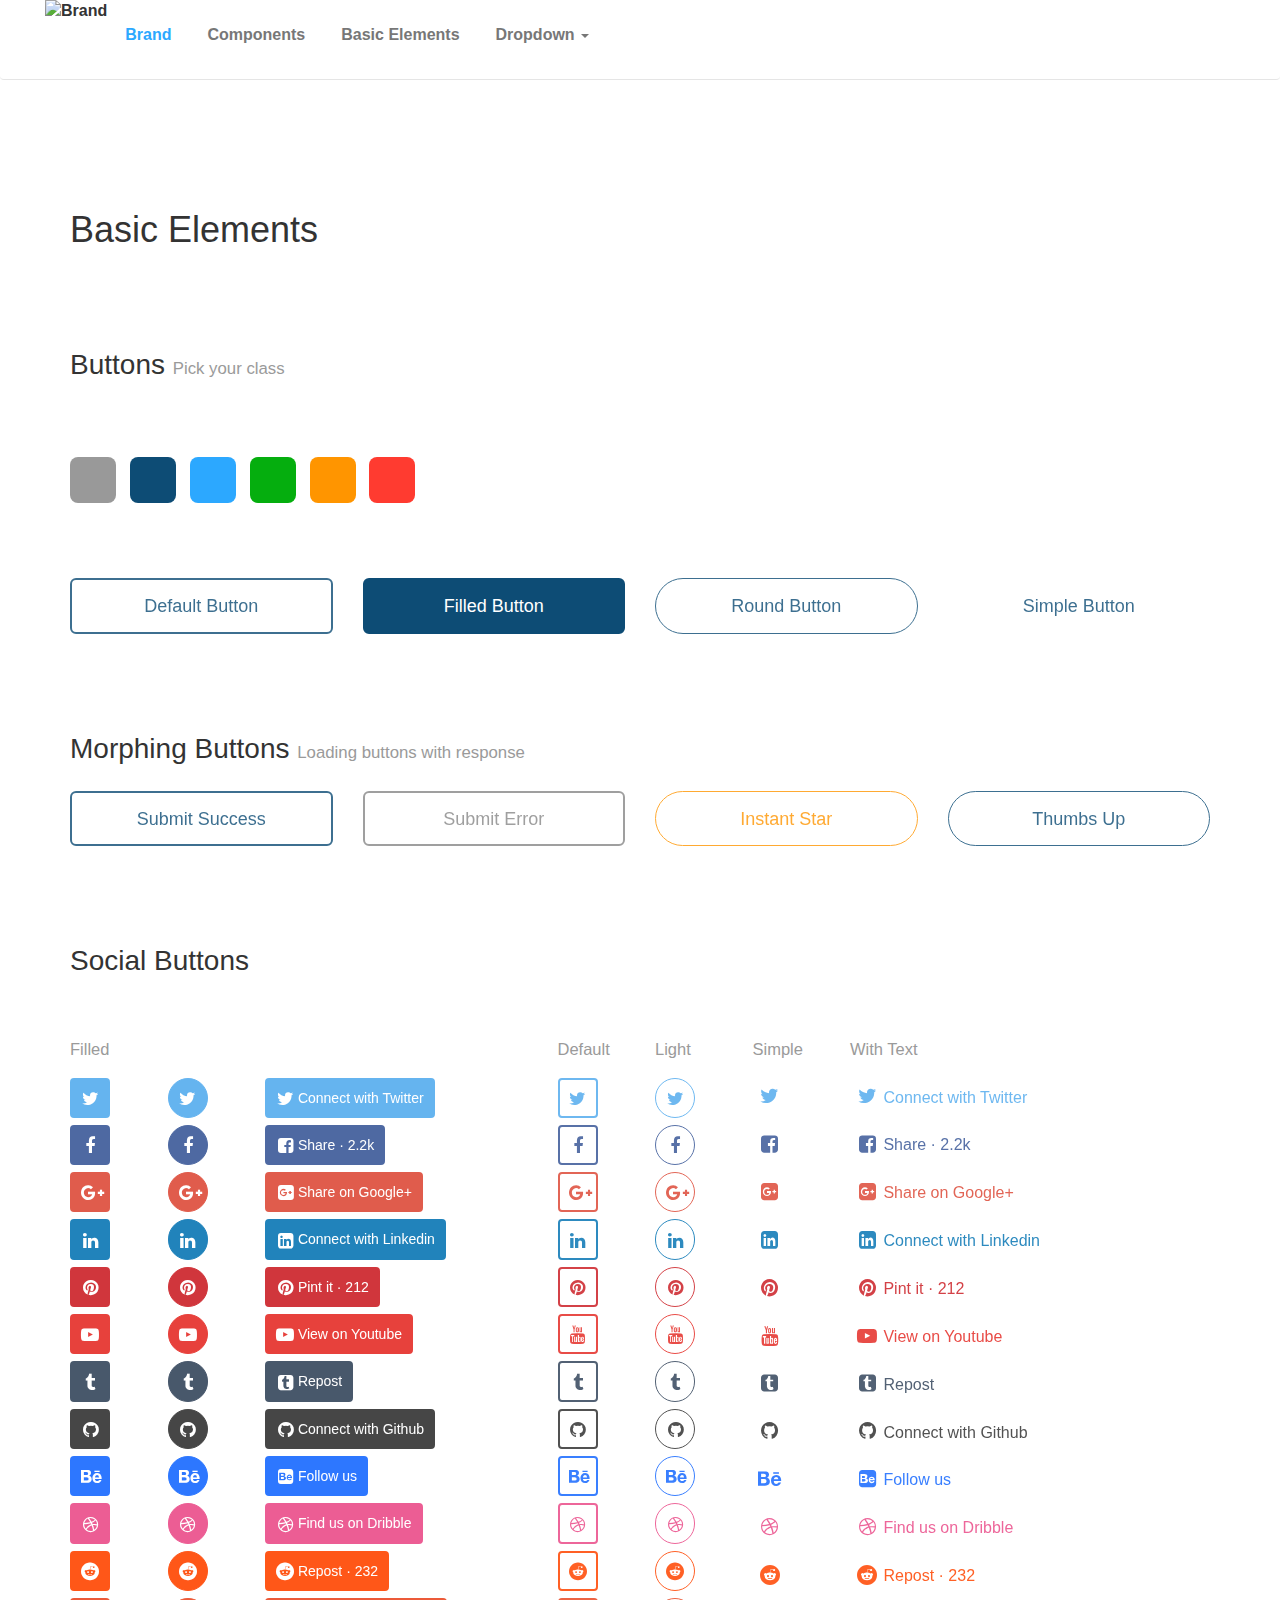
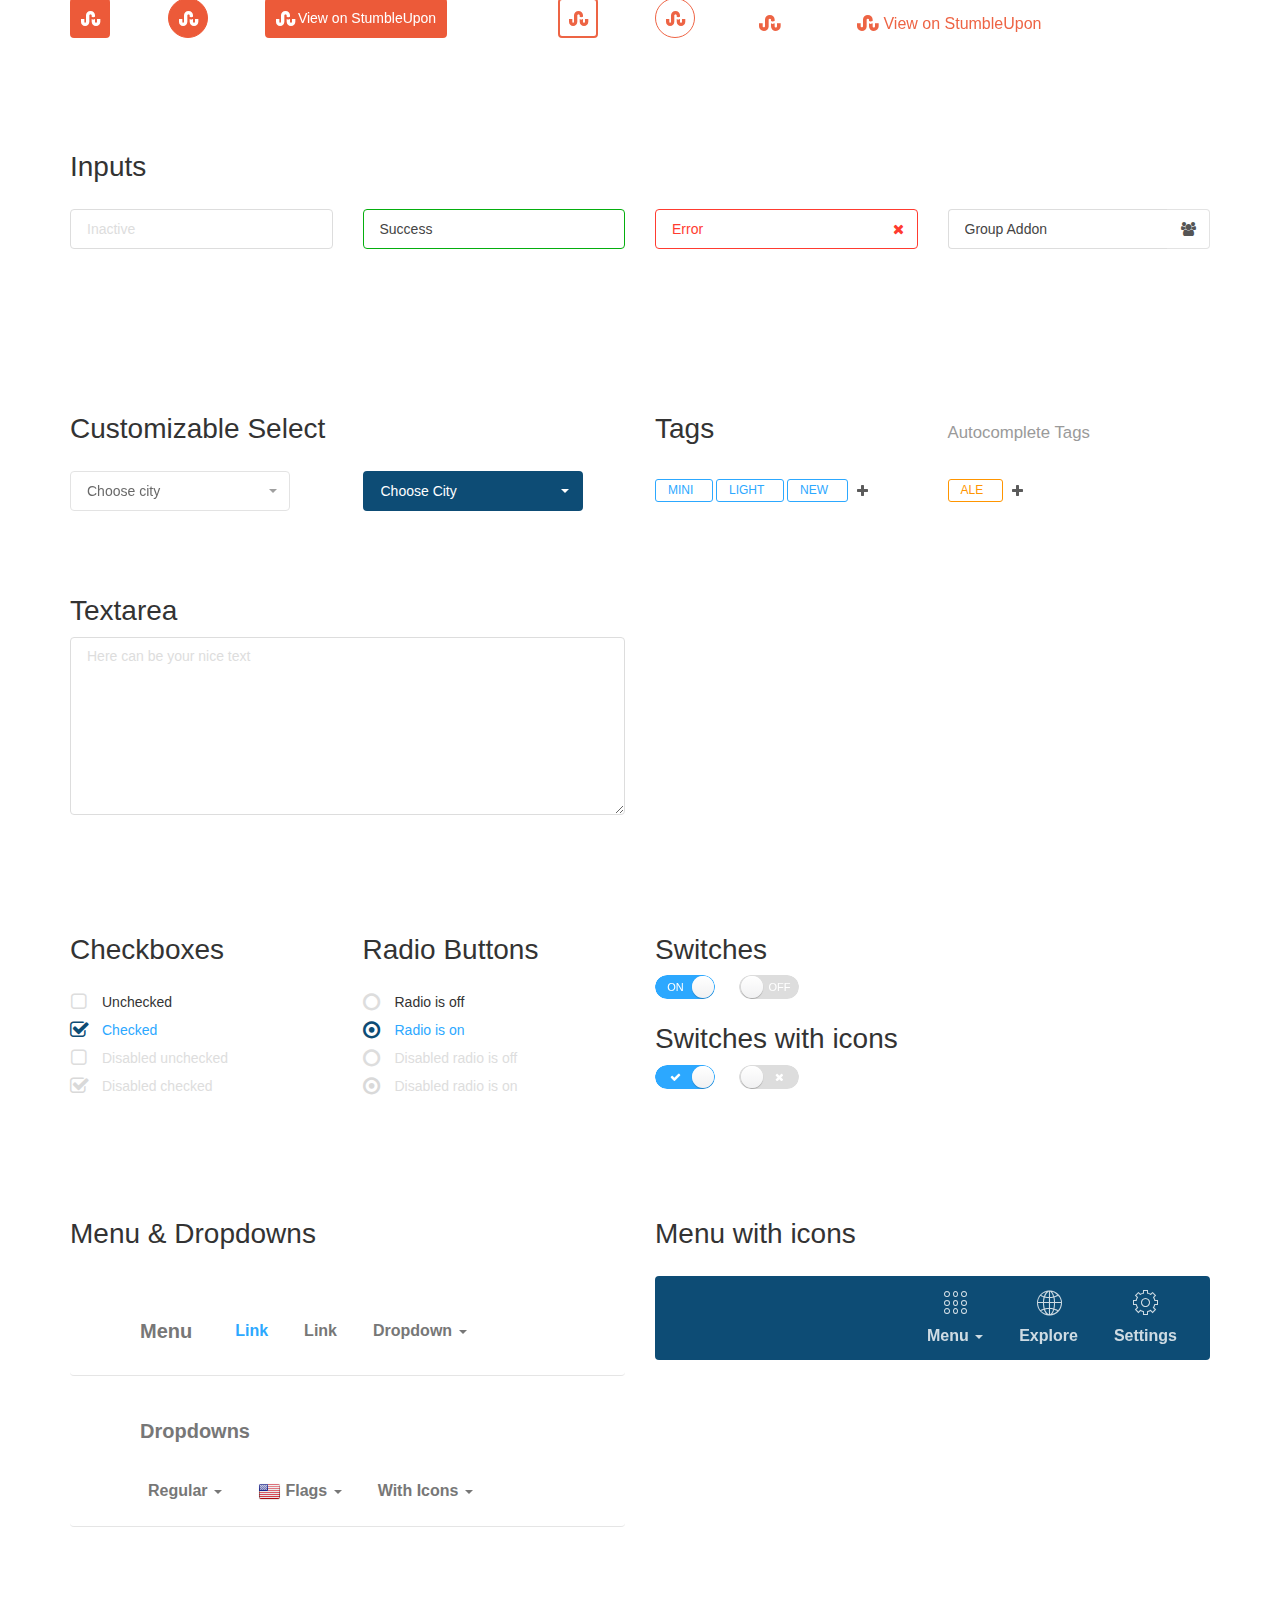
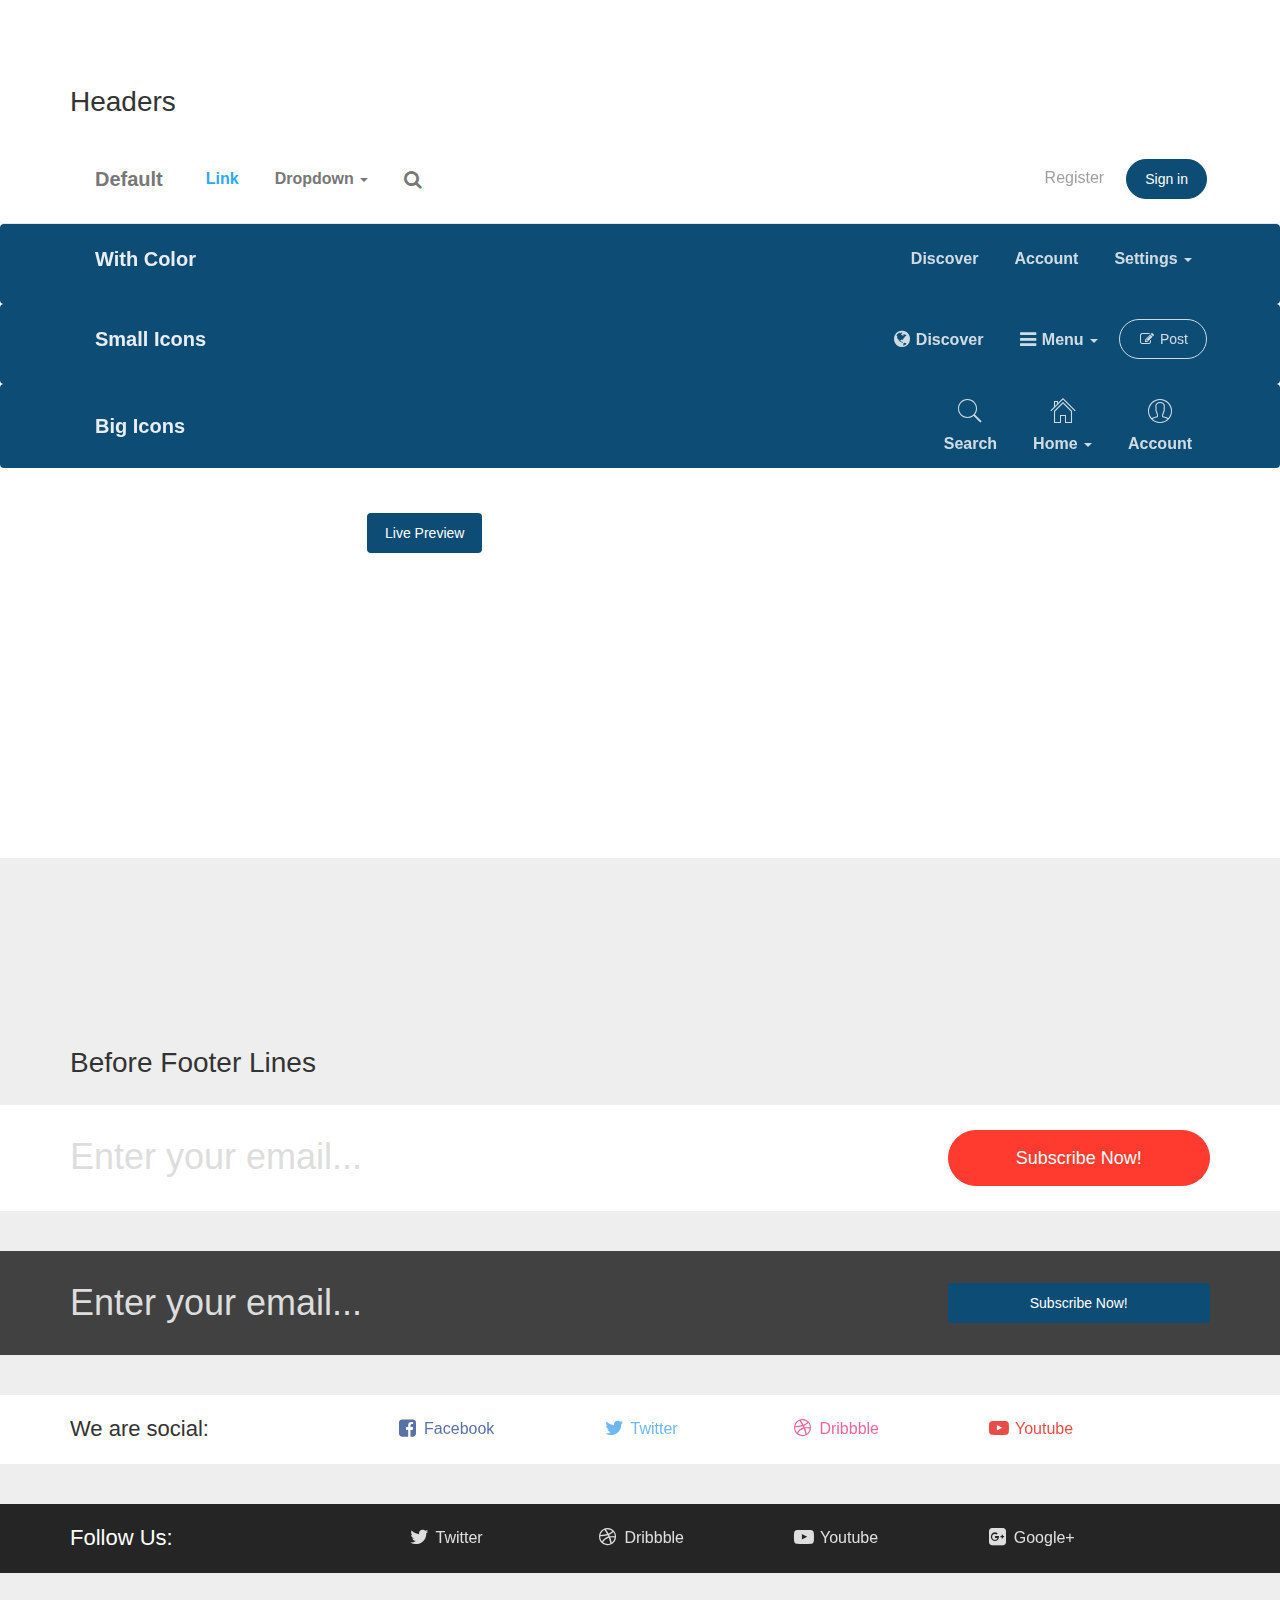
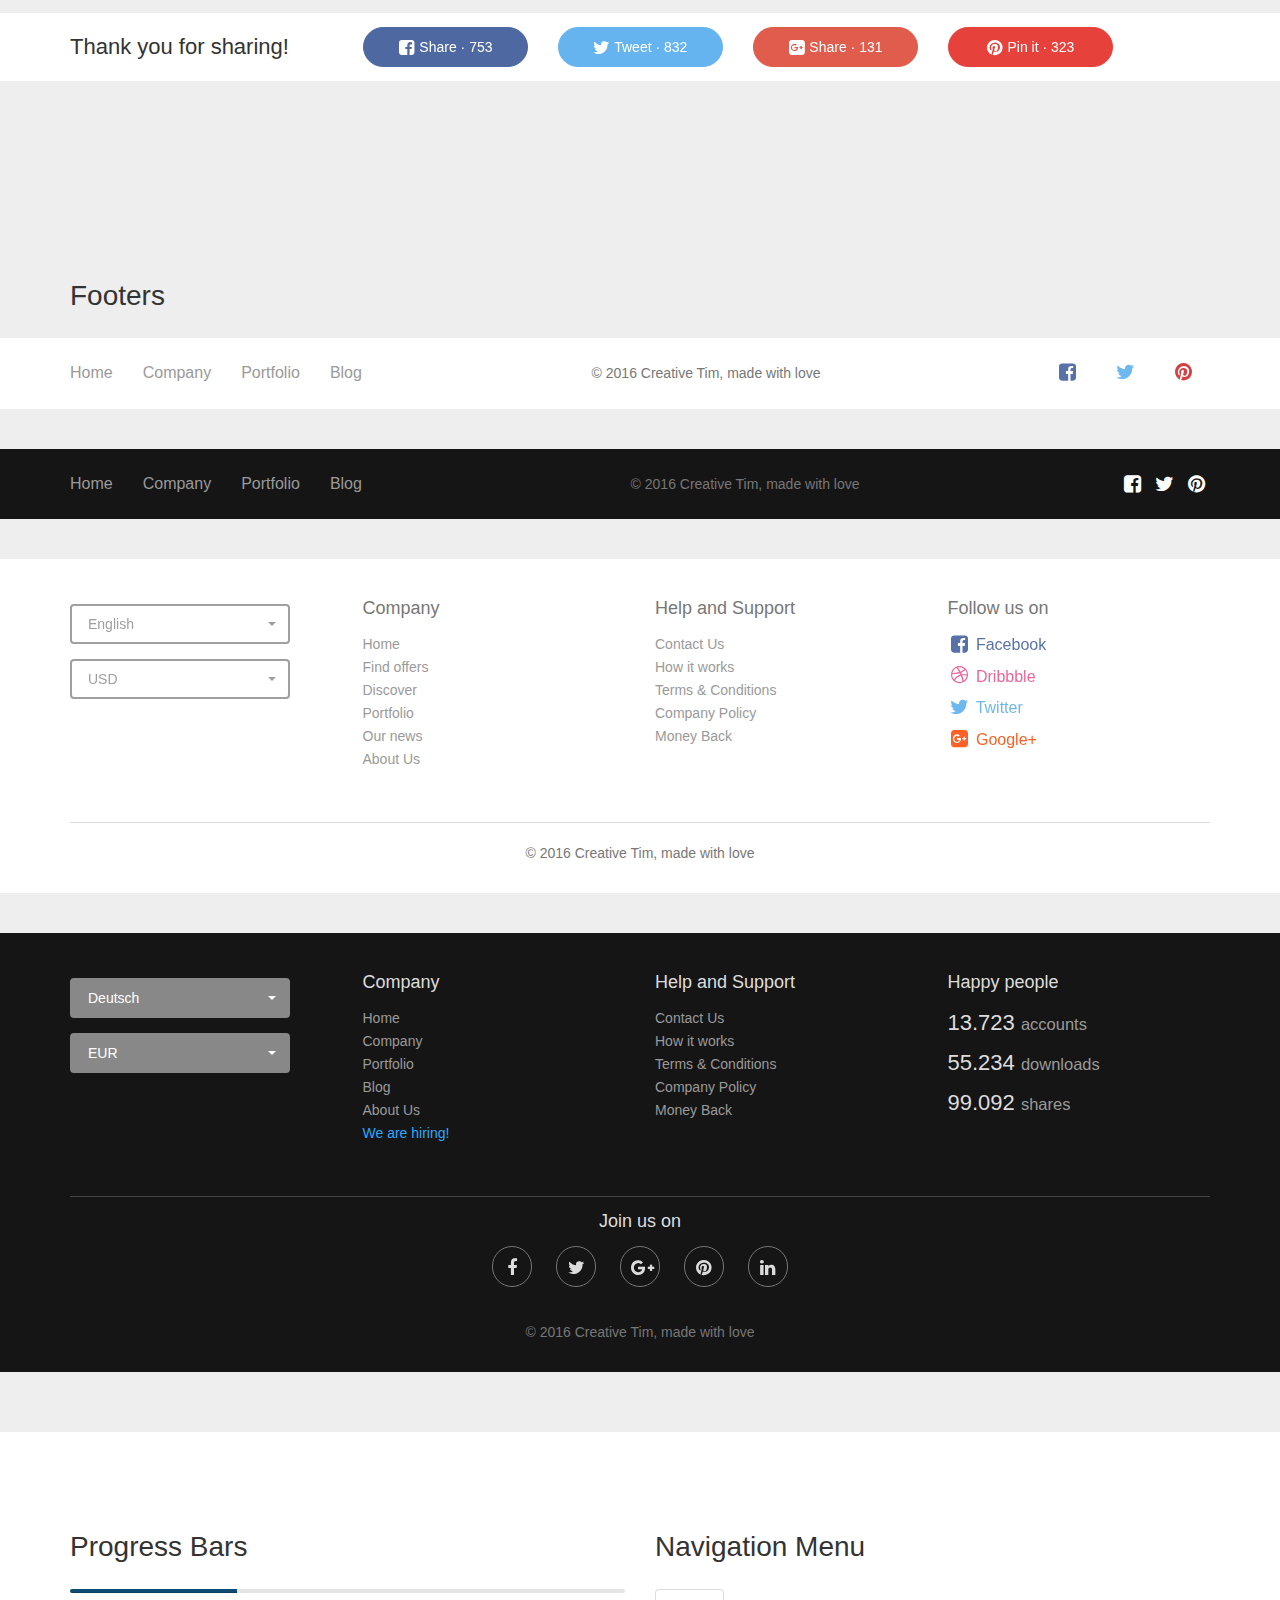
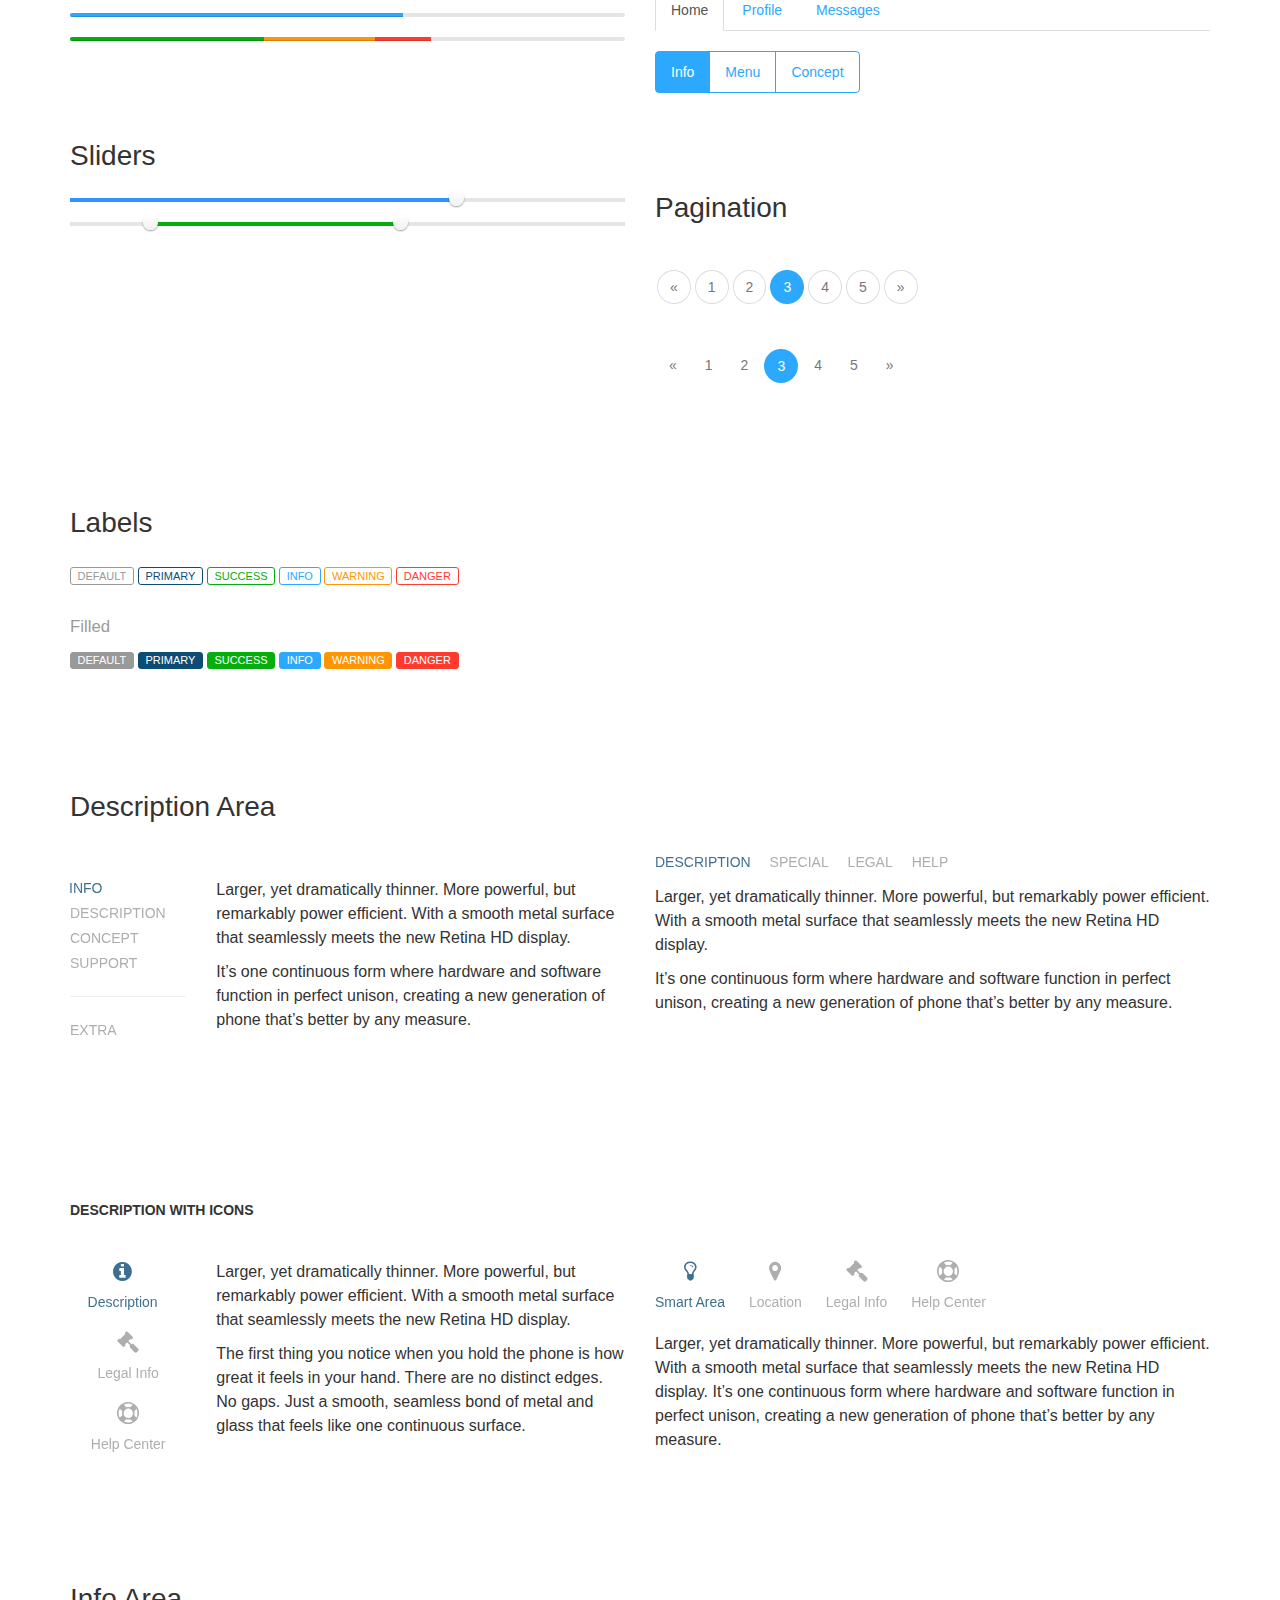
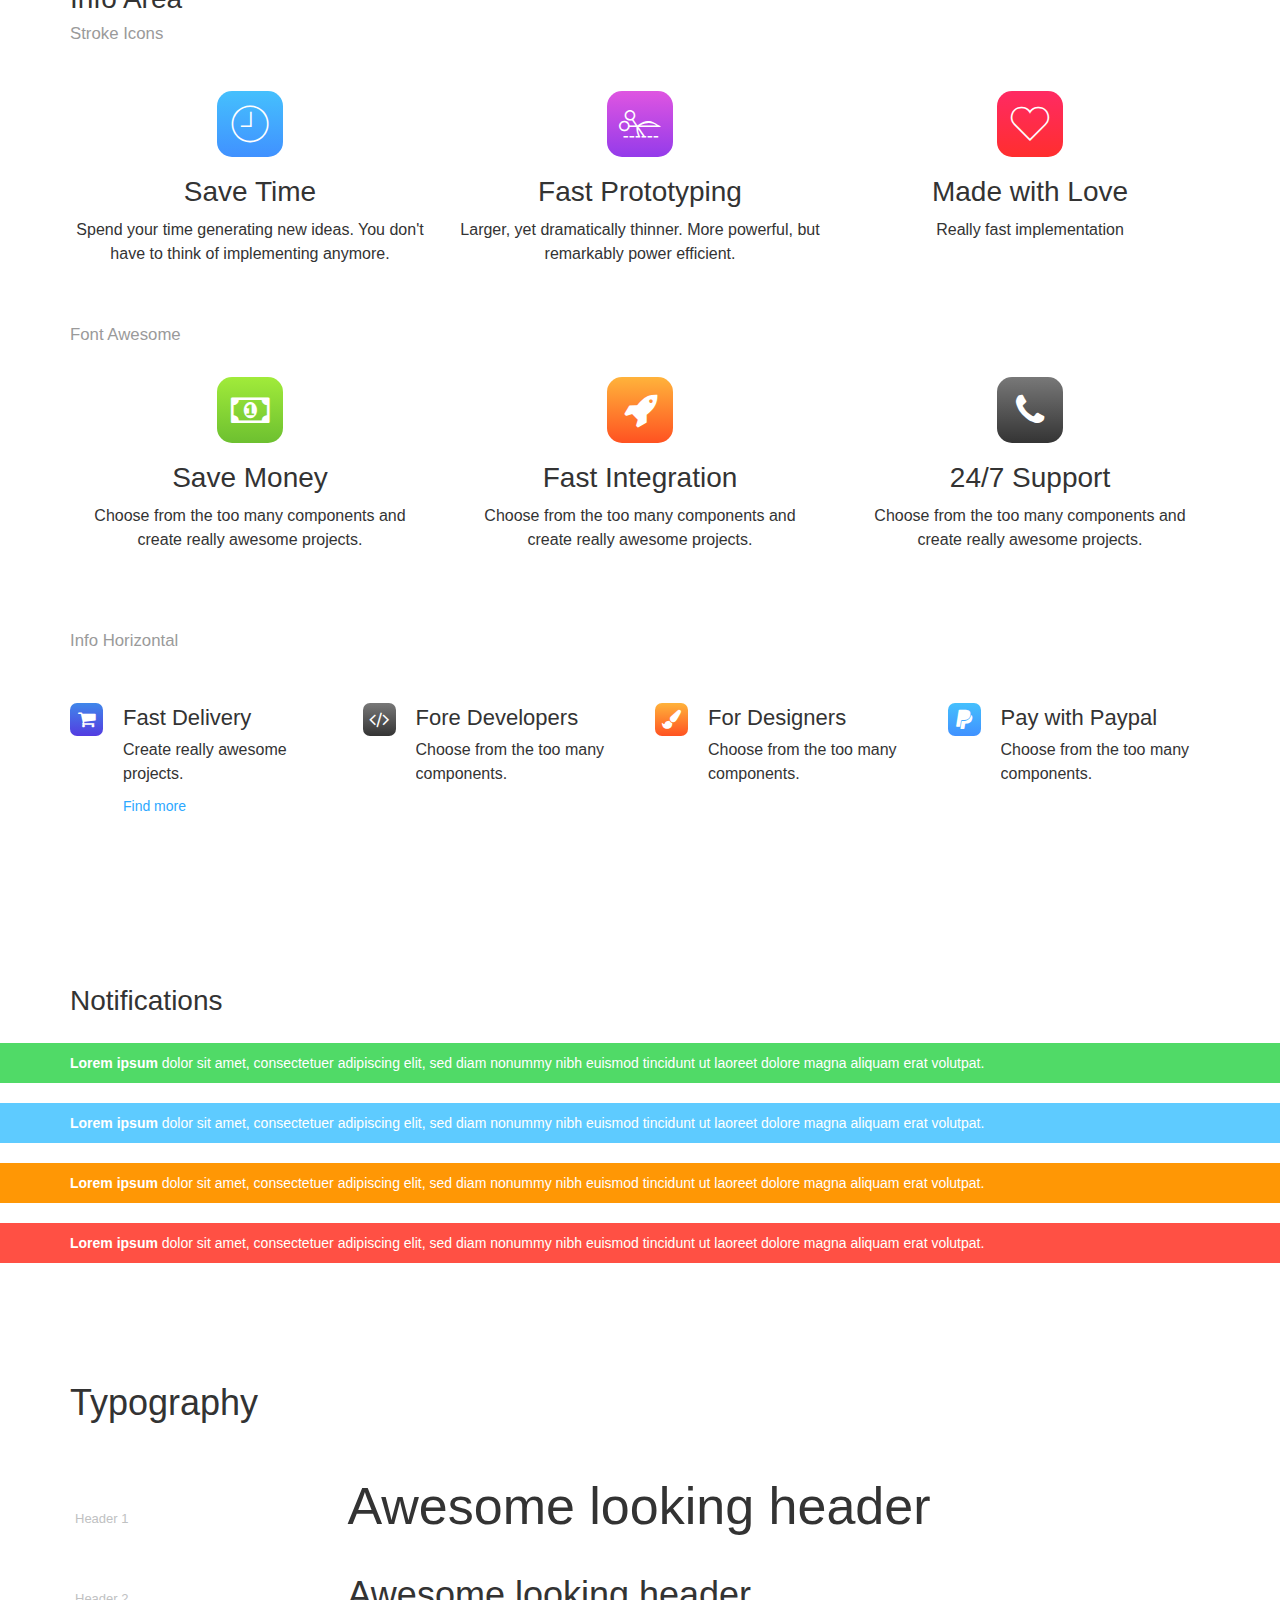
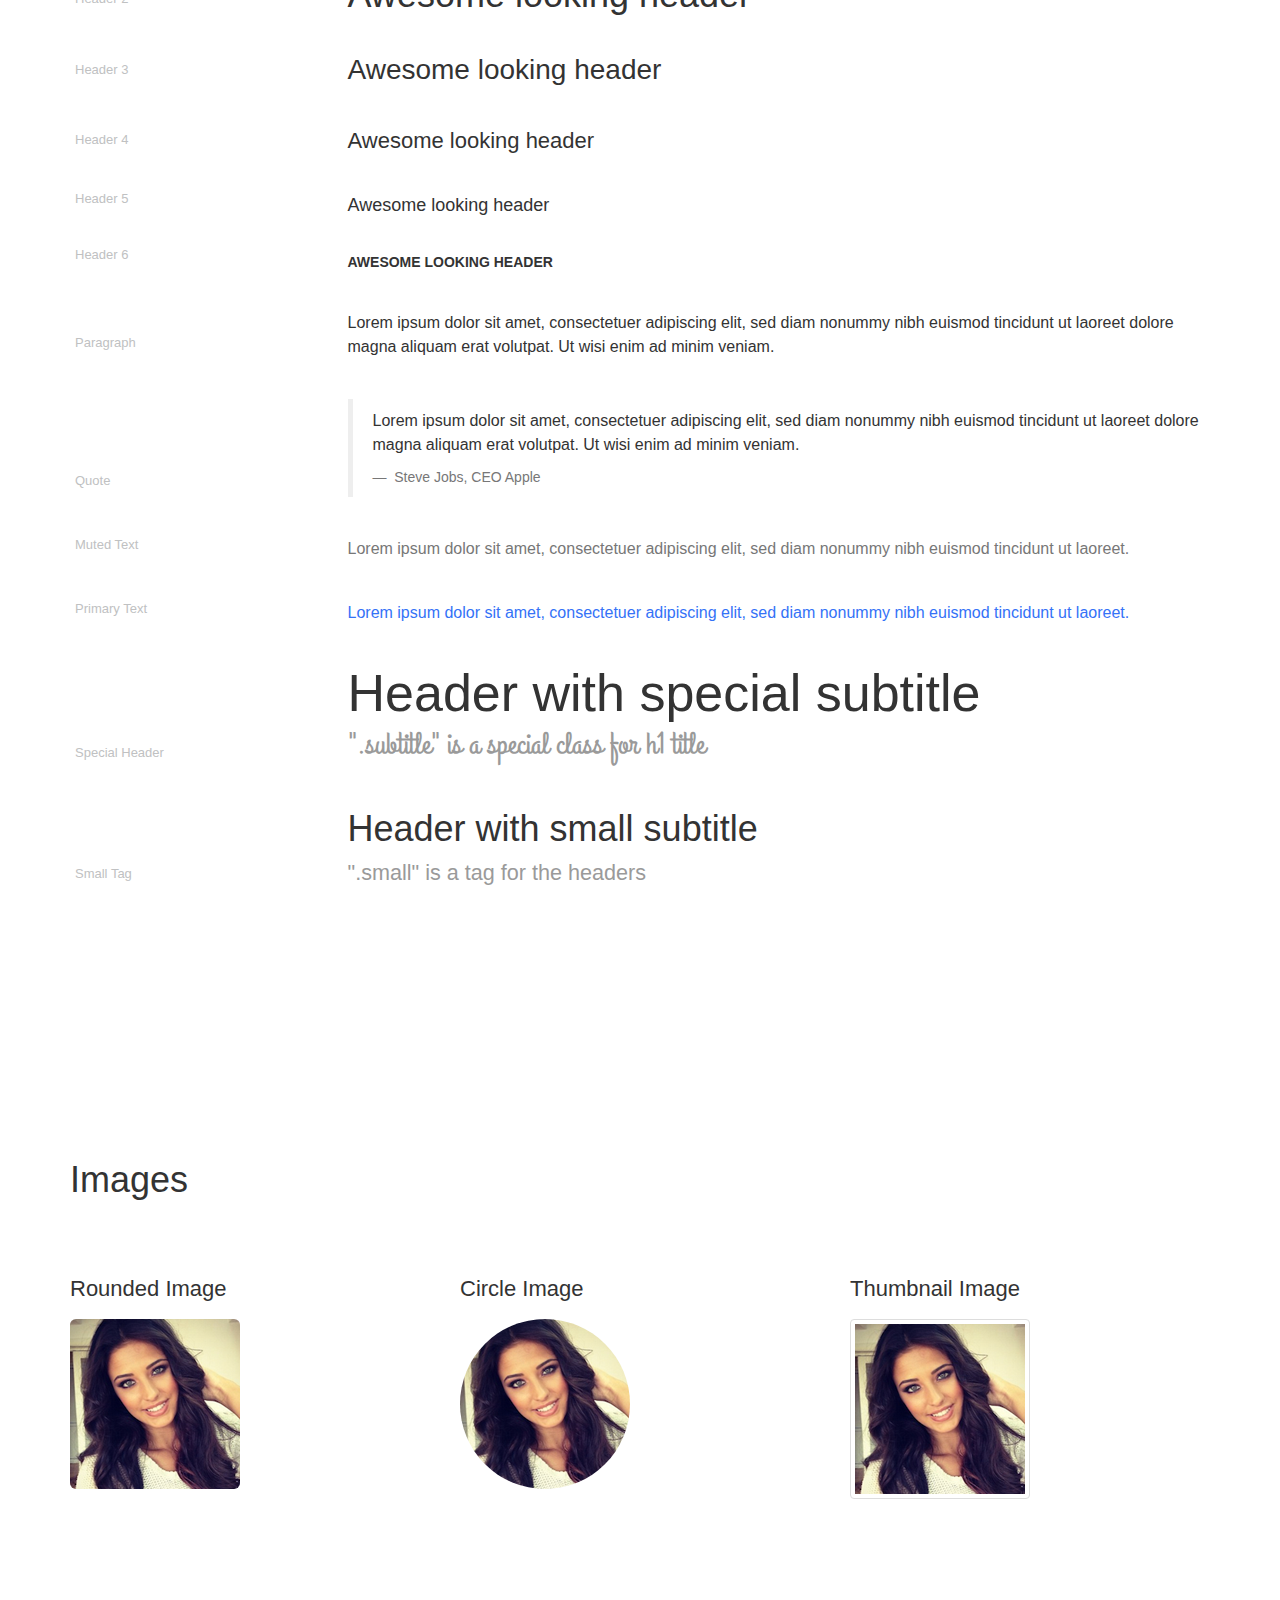
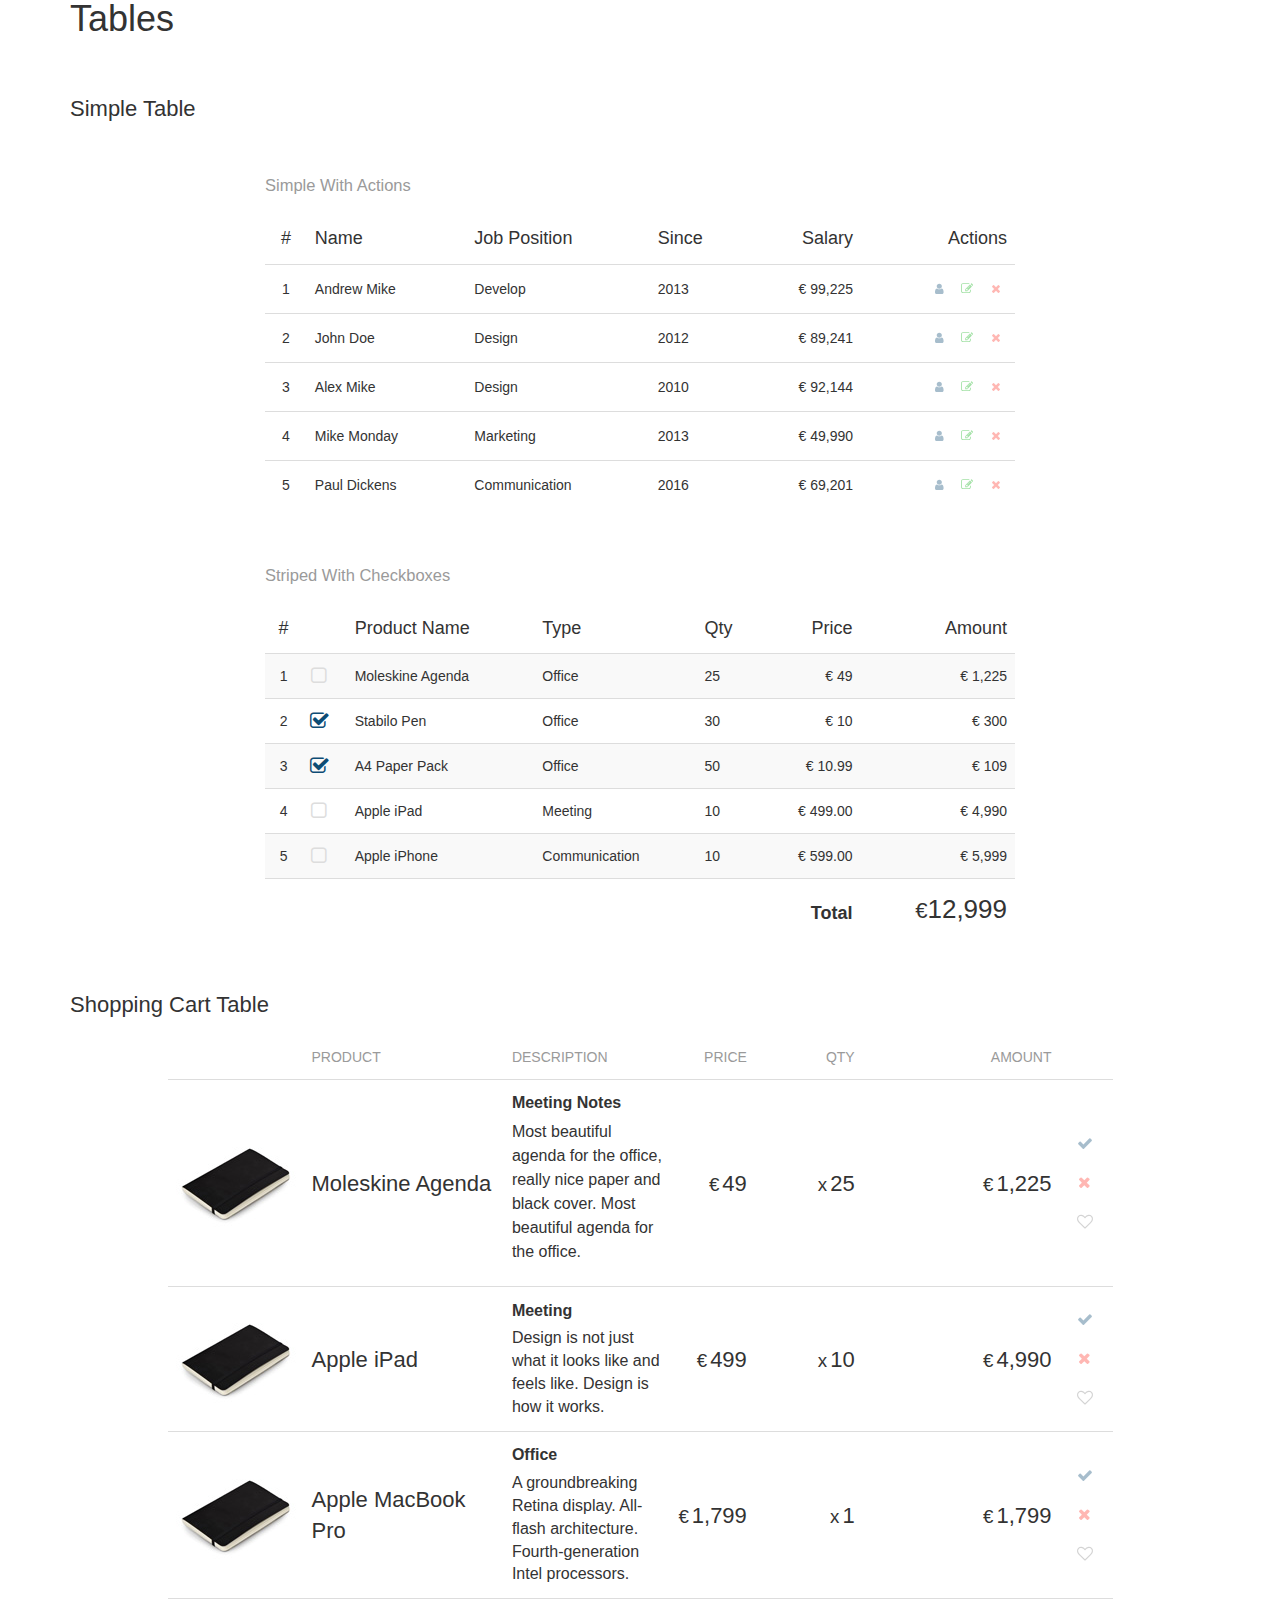
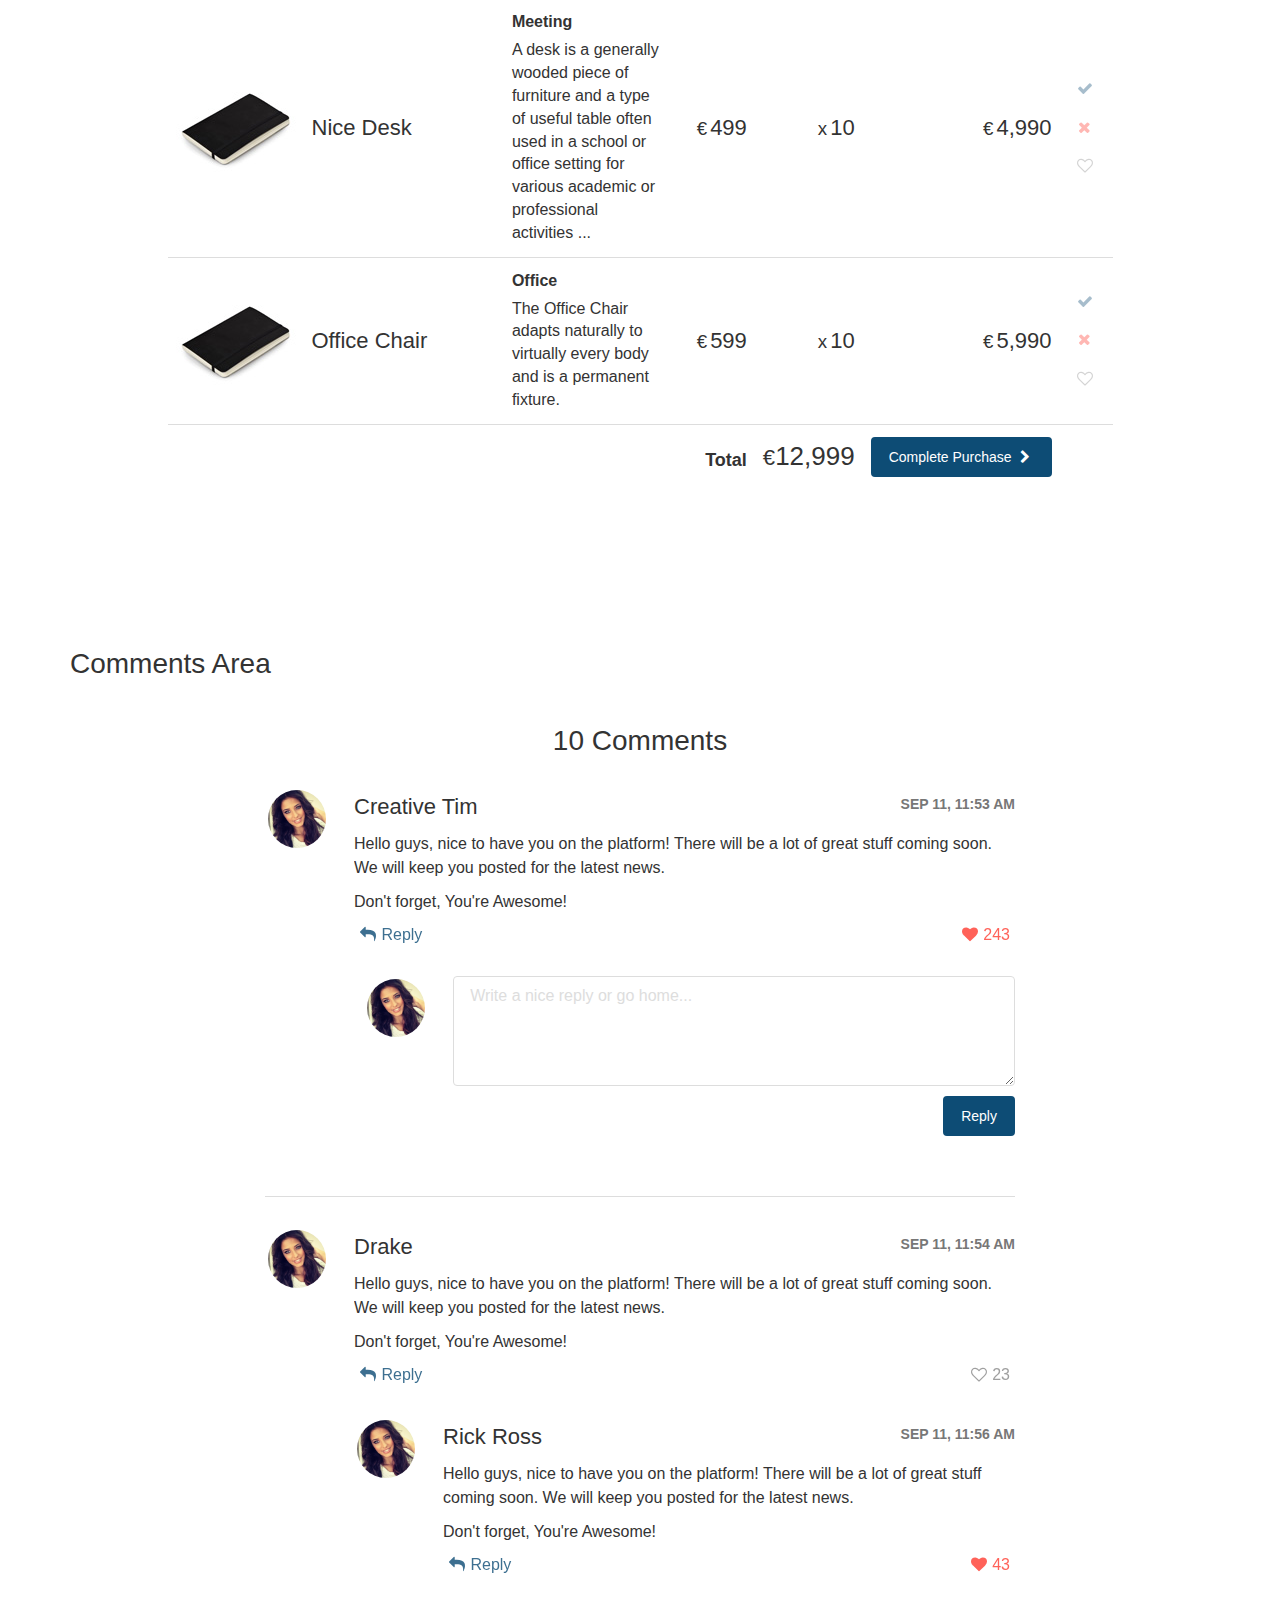
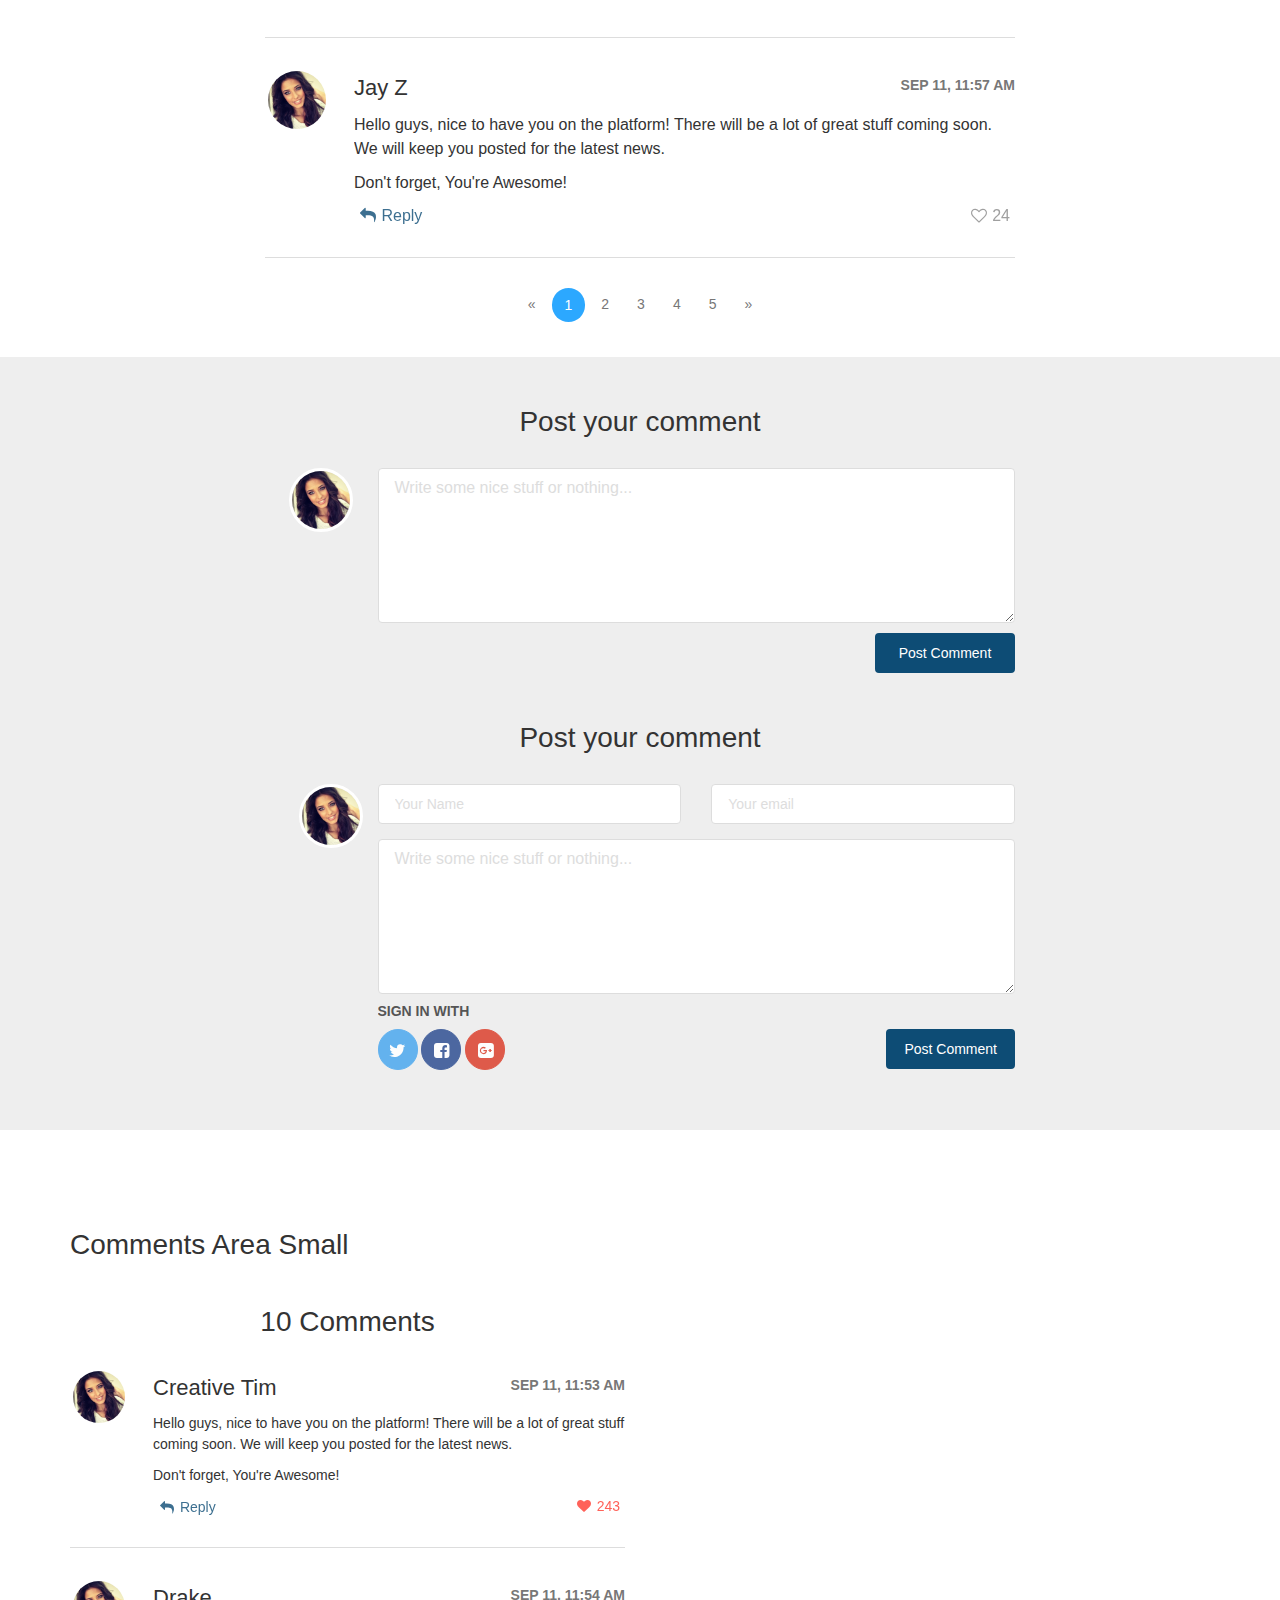
==== brandassets.html @ 96d2d34f "upload" ====
<!doctype html>
<html lang="en">
<head>
	<meta charset="utf-8" />
	<link rel="apple-touch-icon" sizes="76x76" href="assets/img/apple-icon.png">
	<link rel="icon" type="image/png" sizes="96x96" href="assets/img/favicon.png">
	<meta http-equiv="X-UA-Compatible" content="IE=edge,chrome=1" />

	<title>Brand Assets | Tuva</title>

	<meta content='width=device-width, initial-scale=1.0, maximum-scale=1.0, user-scalable=0' name='viewport' />
    <meta name="viewport" content="width=device-width" />

    <link href="bootstrap3/css/bootstrap.min.css" rel="stylesheet" />
    <link href="assets/css/gsdk.css" rel="stylesheet"/>

    <link href="assets/css/demo.css" rel="stylesheet" />

    <!--     Fonts and icons     -->
    <link href="http://maxcdn.bootstrapcdn.com/font-awesome/4.4.0/css/font-awesome.min.css" rel="stylesheet">
    <link href='https://fonts.googleapis.com/css?family=Grand+Hotel|Open+Sans:400,300' rel='stylesheet' type='text/css'>
    <link href="assets/css/pe-icon-7-stroke.css" rel="stylesheet" />
</head>

<body>
	<div id="navbar">
			<nav class="navbar navbar-default" role="navigation">
				<div class="container-fluid">
					<div class="navbar-header">
						<button type="button" class="navbar-toggle" data-toggle="collapse" data-target="#bs-example-navbar-collapse-1">
							<span class="sr-only">Toggle navigation</span>
							<span class="icon-bar"></span>
							<span class="icon-bar"></span>
							<span class="icon-bar"></span>
						</button>
						<img alt="Brand" src="assets/img/tuva_assets/03_owl/blue/svg/tuva_owl_blue.svg">

					</div>

					<div class="collapse navbar-collapse" id="bs-example-navbar-collapse-1">
						<ul class="nav navbar-nav">
							<li class="active"><a href="#">Brand</a></li>
							<li><a href="#">Components</a></li>
							<li><a href="#">Basic Elements</a></li>
							<li class="dropdown">
								<a href="#" class="dropdown-toggle" data-toggle="dropdown">Dropdown <b class="caret"></b></a>
								<ul class="dropdown-menu">
									<li><a href="#">Action</a></li>
									<li><a href="#">Another action</a></li>
									<li><a href="#">Something else here</a></li>
									<li class="divider"></li>
									<li><a href="#">Separated link</a></li>
									<li class="divider"></li>
									<li><a href="#">One more separated link</a></li>
								</ul>
							</li>
						</ul>
					</div><!-- /.navbar-collapse -->
				</div><!-- /.container-fluid -->
			</nav>
	</div><!--  end navbar -->

<div class="wrapper">

    <div class="main">
        <div class="section">
         <div class="container tim-container">
            <div class="tim-title">
                <h2>Basic Elements</h2>
            </div>

            <div id="buttons">
                    <div class="tim-title">
                        <h3>Buttons <small> Pick your class </small></h3>
                    </div>

                    <div class="row tim-row">
                        <div class="col-md-4">
                            <div class="pick-class">
                                <span class="pick-class-label label-default label-fill label-tooltip" data-toggle="tooltip" data-placement="top" title="Default" new-class="btn-default"> </span>
                                <span class="pick-class-label label-primary label-fill label-tooltip" data-toggle="tooltip" data-placement="top" title="Primary" new-class="btn-primary"> </span>
                                <span class="pick-class-label label-info label-fill label-tooltip" data-toggle="tooltip" data-placement="top" title="Info" new-class="btn-info"> </span>
                                <span class="pick-class-label label-success label-fill label-tooltip" data-toggle="tooltip" data-placement="top" title="Success" new-class="btn-success"> </span>
                                <span class="pick-class-label label-warning label-fill label-tooltip" data-toggle="tooltip" data-placement="top" title="Warning" new-class="btn-warning"> </span>
                                <span class="pick-class-label label-danger label-fill label-tooltip" data-toggle="tooltip" data-placement="top" title="Danger" new-class="btn-danger"> </span>
                            </div>
                        </div>
                    </div>
                    <div class="row tim-row" id="display-buttons" data-class="btn-info">
                        <div class="col-md-3">
                            <button href="#fakelink" class="btn btn-block btn-lg btn-info">Default Button</button>
                        </div>
                        <div class="col-md-3">
                            <button href="#fakelink" class="btn btn-block btn-lg btn-fill btn-info">Filled Button</button>
                        </div>
                        <div class="col-md-3">
                            <button href="#fakelink" class="btn btn-block btn-lg btn-round btn-info">Round Button</button>
                        </div>
                        <div class="col-md-3">
                            <button href="#fakelink" class="btn btn-block btn-lg btn-simple btn-info">Simple Button</button>
                        </div>

                    </div> <!-- end row -->
                     <div class="tim-title">
                        <h3>Morphing Buttons <small>Loading buttons with response</small></h3>
                    </div>
                    <div class="row">
                        <div class="col-md-3">

                            <button class="btn btn-info btn-lg" id="successBtn" data-toggle="morphing" data-rotation-color="azure">Submit Success</button>
                        </div>
                        <div class="col-md-3">
                             <button class="btn btn-lg" id="errorBtn" data-toggle="morphing" data-rotation-color="">Submit Error</button>
                        </div>
                        <div class="col-md-3">
                             <button class="btn btn-warning btn-lg btn-round" id="starBtn" data-toggle="morphing" data-rotation-color="orange">Instant Star</button>
                        </div>
                        <div class="col-md-3">
                             <button class="btn btn-round btn-info btn-lg" id="thumbBtn" data-toggle="morphing" data-rotation-color="azure">Thumbs Up</button>
                        </div>
                    </div>
                    <div class="tim-title">
                        <h3>Social Buttons</h3>
                    </div>
                    <div class="row">
                    <div class="col-md-1 social-buttons-demo">
                           <h4><small>Filled</small></h4>
                            <button class="btn btn-social btn-fill btn-twitter">
                                <i class="fa fa-twitter"></i>
                            </button><br>
                            <button class="btn btn-social btn-fill btn-facebook">
                                <i class="fa fa-facebook"> </i>
                            </button><br>
                            <button class="btn btn-social btn-fill btn-google">
                                <i class="fa fa-google-plus"> </i>
                            </button><br>
                            <button class="btn btn-social btn-fill btn-linkedin">
                                <i class="fa fa-linkedin"></i>
                            </button><br>
                            <button class="btn btn-social btn-fill btn-pinterest">
                                <i class="fa fa-pinterest"></i>
                            </button><br>
                            <button class="btn btn-social btn-fill btn-youtube">
                                <i class="fa fa-youtube-play"> </i>
                            </button><br>
                            <button class="btn btn-social btn-fill btn-tumblr">
                                <i class="fa fa-tumblr"> </i>
                            </button><br>
                            <button class="btn btn-social btn-fill btn-github">
                                <i class="fa fa-github"></i>
                            </button><br>
                            <button class="btn btn-social btn-fill btn-behance">
                                <i class="fa fa-behance"></i>
                            </button><br>
                            <button class="btn btn-social btn-fill btn-dribbble">
                                <i class="fa fa-dribbble"></i>
                            </button><br>
                            <button class="btn btn-social btn-fill btn-reddit">
                                <i class="fa fa-reddit"></i>
                            </button><br>
                            <button class="btn btn-social btn-fill btn-stumbleupon">
                                <i class="fa fa-stumbleupon"></i>
                            </button><br>
                       </div>
                        <div class="col-md-1 social-buttons-demo">
                           <h4><small> &nbsp;</small></h4>
                            <button class="btn btn-social btn-fill btn-round btn-twitter">
                                <i class="fa fa-twitter"></i>
                            </button><br>
                            <button class="btn btn-social btn-fill btn-round btn-facebook">
                                <i class="fa fa-facebook"> </i>
                            </button><br>
                            <button class="btn btn-social btn-fill btn-round btn-google">
                                <i class="fa fa-google-plus"> </i>
                            </button><br>
                            <button class="btn btn-social btn-fill btn-round btn-linkedin">
                                <i class="fa fa-linkedin"></i>
                            </button><br>
                            <button class="btn btn-social btn-fill btn-round btn-pinterest">
                                <i class="fa fa-pinterest"></i>
                            </button><br>
                            <button class="btn btn-social btn-fill btn-round btn-youtube">
                                <i class="fa fa-youtube-play"> </i>
                            </button><br>
                            <button class="btn btn-social btn-fill btn-round btn-tumblr">
                                <i class="fa fa-tumblr"> </i>
                            </button><br>
                            <button class="btn btn-social btn-fill btn-round btn-github">
                                <i class="fa fa-github"></i>
                            </button><br>
                            <button class="btn btn-social btn-fill btn-round btn-behance">
                                <i class="fa fa-behance"></i>
                            </button><br>
                            <button class="btn btn-social btn-fill btn-round btn-dribbble">
                                <i class="fa fa-dribbble"></i>
                            </button><br>
                            <button class="btn btn-social btn-fill btn-round btn-reddit">
                                <i class="fa fa-reddit"></i>
                            </button><br>
                            <button class="btn btn-social btn-fill btn-round btn-stumbleupon">
                                <i class="fa fa-stumbleupon"></i>
                            </button><br>
                       </div>
                       <div class="col-md-3 social-buttons-demo">
                           <h4><small> &nbsp; </small></h4>
                            <button class="btn btn-social btn-fill btn-twitter">
                                <i class="fa fa-twitter"></i> Connect with Twitter
                            </button><br>
                            <button class="btn btn-social btn-fill btn-facebook">
                                <i class="fa fa-facebook-square"></i> Share &middot; 2.2k
                            </button><br>
                            <button class="btn btn-social btn-fill btn-google">
                                <i class="fa fa-google-plus-square"></i> Share on Google+
                            </button><br>
                            <button class="btn btn-social btn-fill btn-linkedin">
                                <i class="fa fa-linkedin-square"></i> Connect with Linkedin
                            </button><br>
                            <button class="btn btn-social btn-fill btn-pinterest">
                                <i class="fa fa-pinterest"></i> Pint it &middot; 212
                            </button><br>
                            <button class="btn btn-social btn-fill btn-youtube">
                                <i class="fa fa-youtube-play"></i> View on Youtube
                            </button><br>
                            <button class="btn btn-social btn-fill btn-tumblr">
                                <i class="fa fa-tumblr-square"></i> Repost
                            </button><br>
                            <button class="btn btn-social btn-fill btn-github">
                                <i class="fa fa-github"></i> Connect with Github
                            </button><br>
                            <button class="btn btn-social btn-fill btn-behance">
                                <i class="fa fa-behance-square"></i> Follow us
                            </button><br>
                            <button class="btn btn-social btn-fill btn-dribbble">
                                <i class="fa fa-dribbble"></i> Find us on Dribble
                            </button><br>
                            <button class="btn btn-social btn-fill btn-reddit">
                                <i class="fa fa-reddit"></i> Repost &middot; 232
                            </button><br>
                            <button class="btn btn-social btn-fill btn-stumbleupon">
                                <i class="fa fa-stumbleupon"></i> View on StumbleUpon
                            </button><br>
                       </div>
                       <div class="col-md-1 social-buttons-demo">
                       <h4><small>Default</small></h4>
                            <button class="btn btn-social btn-twitter">
                                <i class="fa fa-twitter"></i>
                            </button><br>
                            <button class="btn btn-social  btn-facebook">
                                <i class="fa fa-facebook"> </i>
                            </button><br>
                            <button class="btn btn-social  btn-google">
                                <i class="fa fa-google-plus"> </i>
                            </button><br>
                            <button class="btn btn-social  btn-linkedin">
                                <i class="fa fa-linkedin"></i>
                            </button><br>
                            <button class="btn btn-social  btn-pinterest">
                                <i class="fa fa-pinterest"></i>
                            </button><br>
                            <button class="btn btn-social  btn-youtube">
                                <i class="fa fa-youtube"> </i>
                            </button><br>
                            <button class="btn btn-social  btn-tumblr">
                                <i class="fa fa-tumblr"> </i>
                            </button><br>
                            <button class="btn btn-social  btn-github">
                                <i class="fa fa-github"></i>
                            </button><br>
                            <button class="btn btn-social  btn-behance">
                                <i class="fa fa-behance"></i>
                            </button><br>
                            <button class="btn btn-social  btn-dribbble">
                                <i class="fa fa-dribbble"></i>
                            </button><br>
                            <button class="btn btn-social  btn-reddit">
                                <i class="fa fa-reddit"></i>
                            </button><br>
                            <button class="btn btn-social  btn-stumbleupon">
                                <i class="fa fa-stumbleupon"></i>
                            </button><br>
                       </div>
                       <div class="col-md-1 social-buttons-demo">
                           <h4><small>Light</small></h4>
                            <button class="btn btn-social btn-round btn-twitter">
                                <i class="fa fa-twitter"></i>
                            </button><br>
                            <button class="btn btn-social btn-round btn-facebook">
                                <i class="fa fa-facebook"> </i>
                            </button><br>
                            <button class="btn btn-social btn-round btn-google">
                                <i class="fa fa-google-plus"> </i>
                            </button><br>
                            <button class="btn btn-social btn-round btn-linkedin">
                                <i class="fa fa-linkedin"></i>
                            </button><br>
                            <button class="btn btn-social btn-round btn-pinterest">
                                <i class="fa fa-pinterest"></i>
                            </button><br>
                            <button class="btn btn-social btn-round btn-youtube">
                                <i class="fa fa-youtube"> </i>
                            </button><br>
                            <button class="btn btn-social btn-round btn-tumblr">
                                <i class="fa fa-tumblr"> </i>
                            </button><br>
                            <button class="btn btn-social btn-round btn-github">
                                <i class="fa fa-github"></i>
                            </button><br>
                            <button class="btn btn-social btn-round btn-behance">
                                <i class="fa fa-behance"></i>
                            </button><br>
                            <button class="btn btn-social btn-round btn-dribbble">
                                <i class="fa fa-dribbble"></i>
                            </button><br>
                            <button class="btn btn-social btn-round btn-reddit">
                                <i class="fa fa-reddit"></i>
                            </button><br>
                            <button class="btn btn-social btn-round btn-stumbleupon">
                                <i class="fa fa-stumbleupon"></i>
                            </button><br>
                       </div>
                       <div class="col-md-1 social-buttons-demo">
                           <h4><small>Simple</small></h4>
                            <button class="btn btn-social btn-simple btn-twitter">
                                <i class="fa fa-twitter"></i>
                            </button><br>
                            <button class="btn btn-social btn-simple btn-facebook">
                                <i class="fa fa-facebook-square"> </i>
                            </button><br>
                            <button class="btn btn-social btn-simple btn-google">
                                <i class="fa fa-google-plus-square"> </i>
                            </button><br>
                            <button class="btn btn-social btn-simple btn-linkedin">
                                <i class="fa fa-linkedin-square"></i>
                            </button><br>
                            <button class="btn btn-social btn-simple btn-pinterest">
                                <i class="fa fa-pinterest"></i>
                            </button><br>
                            <button class="btn btn-social btn-simple btn-youtube">
                                <i class="fa fa-youtube"> </i>
                            </button><br>
                            <button class="btn btn-social btn-simple btn-tumblr">
                                <i class="fa fa-tumblr-square"> </i>
                            </button><br>
                            <button class="btn btn-social btn-simple btn-github">
                                <i class="fa fa-github"></i>
                            </button><br>
                            <button class="btn btn-social btn-simple btn-behance">
                                <i class="fa fa-behance"></i>
                            </button><br>
                            <button class="btn btn-social btn-simple btn-dribbble">
                                <i class="fa fa-dribbble"></i>
                            </button><br>
                            <button class="btn btn-social btn-simple btn-reddit">
                                <i class="fa fa-reddit"></i>
                            </button><br>
                            <button class="btn btn-social btn-simple btn-stumbleupon">
                                <i class="fa fa-stumbleupon"></i>
                            </button><br>
                       </div>
                         <div class="col-md-3 social-buttons-demo">
                           <h4><small>With Text</small></h4>
                            <button class="btn btn-social btn-simple btn-twitter">
                                <i class="fa fa-twitter"></i> Connect with Twitter
                            </button><br>
                            <button class="btn btn-social btn-simple btn-facebook">
                                <i class="fa fa-facebook-square"></i> Share &middot; 2.2k
                            </button><br>
                            <button class="btn btn-social btn-simple btn-google">
                                <i class="fa fa-google-plus-square"></i> Share on Google+
                            </button><br>
                            <button class="btn btn-social btn-simple btn-linkedin">
                                <i class="fa fa-linkedin-square"></i> Connect with Linkedin
                            </button><br>
                            <button class="btn btn-social btn-simple btn-pinterest">
                                <i class="fa fa-pinterest"></i> Pint it &middot; 212
                            </button><br>
                            <button class="btn btn-social btn-simple btn-youtube">
                                <i class="fa fa-youtube-play"></i> View on Youtube
                            </button><br>
                            <button class="btn btn-social btn-simple btn-tumblr">
                                <i class="fa fa-tumblr-square"></i> Repost
                            </button><br>
                            <button class="btn btn-social btn-simple btn-github">
                                <i class="fa fa-github"></i> Connect with Github
                            </button><br>
                            <button class="btn btn-social btn-simple btn-behance">
                                <i class="fa fa-behance-square"></i> Follow us
                            </button><br>
                            <button class="btn btn-social btn-simple btn-dribbble">
                                <i class="fa fa-dribbble"></i> Find us on Dribble
                            </button><br>
                            <button class="btn btn-social btn-simple btn-reddit">
                                <i class="fa fa-reddit"></i> Repost &middot; 232
                            </button><br>
                            <button class="btn btn-social btn-simple btn-stumbleupon">
                                <i class="fa fa-stumbleupon"></i> View on StumbleUpon
                            </button><br>
                       </div>


                    </div>

            </div>
        <!-- end buttons div -->

            <div id="inputs">
                <div class="tim-title">
                    <h3>Inputs</h3>
                </div>

                 <div class="row">
                        <div class="col-sm-3">
                    	<div class="form-group">
            	        	<input type="text" value="" placeholder="Inactive" class="form-control" />
                    	</div>
                    </div>
                    <div class="col-sm-3">
                      <div class="form-group has-success">
                        <input type="text" value="Success" class="form-control" />
                      </div>
                    </div>

                    <div class="col-sm-3">
                      <div class="form-group has-error has-feedback">
                        <input type="text" value="Error" class="form-control" />
                        <span class="fa fa-times form-control-feedback"></span>
                      </div>
                    </div>

                    <div class="col-sm-3">
                    	<div class="input-group">
                    	<!-- 	   Since the css properties cannot check the previous sibling of an element and for the design consistency we recommend to use the "input-group-addon" after the "form-control" like in this example -->
                          <input type="text" value="Group Addon" class="form-control">
                          <span class="input-group-addon"><i class="fa fa-group"></i></span>
                        </div>
                    </div>
                  </div> <!-- end row -->
                  <div class="row tim-row">
                    <div class="col-sm-6">
                          <div class="tim-title">
                              <h3>Customizable Select</h3>
                          </div>
                            <div class="row">
                               <div class="col-sm-6">
                                 <div class="form-group">
                                        <select name="huge" class="selectpicker" data-style="form-control">
                                            <option disabled selected> Choose city</option>
                                            <option value="1">Paris </option>
                                            <option value="1">Bucharest</option>
                                            <option value="1">Rome</option>
                                            <option value="1">New York</option>
                                            <option value="1">Miami </option>
                                            <option value="1">Piatra Neamt</option>
                                            <option value="1">Paris </option>
                                            <option value="1">Bucharest</option>
                                            <option value="1">Rome</option>
                                            <option value="1">New York</option>
                                            <option value="1">Miami </option>
                                            <option value="1">Piatra Neamt</option>
                                            <option value="1">Paris </option>
                                            <option value="1">Bucharest</option>
                                            <option value="1">Rome</option>
                                            <option value="1">New York</option>
                                            <option value="1">Miami </option>
                                            <option value="1">Piatra Neamt</option>
                                        </select>
                                    </div>
                                </div>
                                <div class="col-sm-6">
                                 <div class="form-group">
                                        <select name="huge" class="selectpicker" data-style="btn-info btn-fill btn-block">
                                            <option disabled selected> Choose City</option>
                                            <option value="1">Paris </option>
                                            <option value="1">Bucharest</option>
                                            <option value="1">Rome</option>
                                            <option value="1">New York</option>
                                            <option value="1">Miami </option>
                                            <option value="1">Piatra Neamt</option>
                                            <option value="1">Paris </option>
                                            <option value="1">Bucharest</option>
                                            <option value="1">Rome</option>
                                            <option value="1">New York</option>
                                            <option value="1">Miami </option>
                                            <option value="1">Piatra Neamt</option>
                                            <option value="1">Paris </option>
                                            <option value="1">Bucharest</option>
                                            <option value="1">Rome</option>
                                            <option value="1">New York</option>
                                            <option value="1">Miami </option>
                                            <option value="1">Piatra Neamt</option>
                                        </select>
                                    </div>
                                </div>
                              </div> <!-- row interior -->
                    </div> <!-- end col-sm-6 -->
                    <div class="col-sm-3">
                        <div class="tim-title">
                            <h3>Tags </h3>
                        </div>

                        <input name="tagsinput" class="tagsinput tag-azure" value="Mini, Light, New" />
                        <!-- You can change "tag-azure" with with "tag-blue", "tag-green", "tag-orange","tag-red" and you can also add "tag-fill" for having filled tags -->

                    </div>
					<div class="col-sm-3">
						<div class="tim-title">
                            <h3><small>Autocomplete Tags</small> </h3>
                        </div>
						<input name="tagsinput" class="tagsinput-autocomplete tag-orange" value="Ale" />
					</div>
                  </div> <!-- end row -->
                  <div class="row tim-row">
                      <div class="col-sm-6">
                          <h3>Textarea</h3>
                          <textarea class="form-control" placeholder="Here can be your nice text" rows="8"></textarea>
                      </div>
                  </div>

                <div class="row">
                    <div class="col-sm-3">
                        <div class="tim-title">
                            <h3>Checkboxes</h3>
                        </div>

                          <label class="checkbox" for="checkbox1">
                            <input type="checkbox" value="" id="checkbox1" data-toggle="checkbox">
                            Unchecked
                          </label>
                          <label class="checkbox" for="checkbox2">
                            <input type="checkbox" value="" id="checkbox2" data-toggle="checkbox" checked>
                            Checked
                          </label>
                          <label class="checkbox" for="checkbox3">
                            <input type="checkbox" value="" id="checkbox3" data-toggle="checkbox" disabled>
                            Disabled unchecked
                          </label>
                          <label class="checkbox" for="checkbox4">
                            <input type="checkbox" value="" id="checkbox4" data-toggle="checkbox" disabled checked>
                            Disabled checked
                          </label>
                    </div>

                    <div class="col-sm-3">
                        <div class="tim-title">
                            <h3>Radio Buttons</h3>
                        </div>

                           <label class="radio">
                            <input type="radio" name="optionsRadios" data-toggle="radio" id="optionsRadios1" value="option1">
                            <i></i>Radio is off
                          </label>
                          <label class="radio">
                            <input type="radio" name="optionsRadios" data-toggle="radio" id="optionsRadios2" value="option1" checked>
                            <i></i>Radio is on
                          </label>

                          <label class="radio">
                            <input type="radio" name="optionsRadiosDisabled" data-toggle="radio" id="optionsRadios3" value="option2" disabled>
                            <i></i>Disabled radio is off
                          </label>
                          <label class="radio">
                            <input type="radio" name="optionsRadiosDisabled" data-toggle="radio" id="optionsRadios4" value="option2" checked disabled>
                            <i></i>Disabled radio is on
                          </label>

                    </div>

                    <div class="col-sm-3">
                        <div class="tim-title">
                            <h3>Switches</h3>
                            <!--

                            The colors for checkbox: ct-blue[default], ct-azure, ct-orange, ct-green, ct-red
                            <input type="checkbox" checked data-toggle="switch" class="ct-red"/>

                             -->
                            <input type="checkbox" checked data-toggle="switch" class="ct-info"/>
                            <input type="checkbox" data-toggle="switch" />
                            <h3>Switches with icons</h3>
                            <div class="switch"
                              data-on-label="<i class='fa fa-check'></i>"
                              data-off-label="<i class='fa fa-times'></i>">
                              <input type="checkbox" checked/>
                            </div>
                            <div class="switch"
                              data-on-label="<i class='fa fa-check'></i>"
                              data-off-label="<i class='fa fa-times'></i>">
                              <input type="checkbox"/>
                            </div>
                        </div>
                    </div>

                    <div class="col-sm-3">

                    </div>

                </div><!--  end row -->

            </div><!--  end inputs -->

            <div id="menu-dropdown">
                <div class="row">
                    <div class="col-md-6">
                        <div class="tim-title">
                            <h3>Menu & Dropdowns</h3>
                        </div>
                        <br>

                        <div id="navbar">
                            <nav class="navbar navbar-default">
                              <div class="container-fluid">
                                <!-- Brand and toggle get grouped for better mobile display -->
                                <div class="navbar-header">
                                  <button type="button" class="navbar-toggle" data-toggle="collapse" data-target="#bs-example-navbar-collapse-1">
                                    <span class="sr-only">Toggle navigation</span>
                                    <span class="icon-bar"></span>
                                    <span class="icon-bar"></span>
                                    <span class="icon-bar"></span>
                                  </button>
                                  <a class="navbar-brand" href="#">Menu</a>
                                </div>

                                <!-- Collect the nav links, forms, and other content for toggling -->
                                <div class="collapse navbar-collapse" id="bs-example-navbar-collapse-1">
                                  <ul class="nav navbar-nav">
                                    <li class="active"><a href="#">Link</a></li>
                                    <li><a href="#">Link</a></li>
                                    <li class="dropdown">
                                      <a href="#" class="dropdown-toggle" data-toggle="dropdown">Dropdown <b class="caret"></b></a>
                                      <ul class="dropdown-menu">
                                        <li><a href="#">Action</a></li>
                                        <li><a href="#">Another action</a></li>
                                        <li><a href="#">Something else here</a></li>
                                        <li class="divider"></li>
                                        <li><a href="#">Separated link</a></li>
                                        <li class="divider"></li>
                                        <li><a href="#">One more separated link</a></li>
                                      </ul>
                                    </li>
                                  </ul>
                                </div><!-- /.navbar-collapse -->
                              </div><!-- /.container-fluid -->
                            </nav>

                        </div><!--  end navbar -->

                        <br>
                        <div id="navbar">
                            <nav class="navbar navbar-default">
                              <div class="container-fluid">
                                <!-- Brand and toggle get grouped for better mobile display -->
                                <div class="navbar-header">
                                  <button type="button" class="navbar-toggle" data-toggle="collapse" data-target="#bs-example-navbar-collapse-1">
                                    <span class="sr-only">Toggle navigation</span>
                                    <span class="icon-bar"></span>
                                    <span class="icon-bar"></span>
                                    <span class="icon-bar"></span>
                                  </button>
                                  <a class="navbar-brand" href="#">Dropdowns</a>
                                </div>

                                <!-- Collect the nav links, forms, and other content for toggling -->
                                <div class="collapse navbar-collapse" id="bs-example-navbar-collapse-1">
                                  <ul class="nav navbar-nav">
                                    <li class="dropdown">
                                      <a href="#" class="dropdown-toggle" data-toggle="dropdown">
                                          Regular
                                          <b class="caret"></b>
                                      </a>
                                      <ul class="dropdown-menu">
                                        <li><a href="#">Action</a></li>
                                        <li><a href="#">Another action</a></li>
                                        <li><a href="#">Something else here</a></li>
                                        <li class="divider"></li>
                                        <li><a href="#">Separated link</a></li>
                                        <li class="divider"></li>
                                        <li><a href="#">One more separated link</a></li>
                                      </ul>
                                    </li>
                                     <li class="dropdown">
                                          <a href="#" class="dropdown-toggle" data-toggle="dropdown">
                                            <img src="assets/img/flags/US.png"/>
                                             Flags
                                             <b class="caret"></b>
                                          </a>
                                          <ul class="dropdown-menu">
                                            <li><a href="#"><img src="assets/img/flags/DE.png"/> Deutsch</a></li>
                                            <li><a href="#"><img src="assets/img/flags/GB.png"/> English(UK)</a></li>
                                            <li><a href="#"><img src="assets/img/flags/FR.png"/> Français</a></li>
                                            <li><a href="#"><img src="assets/img/flags/RO.png"/> Română</a></li>
                                            <li><a href="#"><img src="assets/img/flags/IT.png"/> Italiano</a></li>

                                            <li class="divider"></li>
                                            <li><a href="#"><img src="assets/img/flags/ES.png"/> Español <span class="label label-default">soon</span></a></li>
                                            <li><a href="#"><img src="assets/img/flags/BR.png"/> Português <span class="label label-default">soon</span></a></li>
                                            <li><a href="#"><img src="assets/img/flags/JP.png"/> 日本語 <span class="label label-default">soon</span></a></li>
                                          </ul>
                                    </li>
                                    <li class="dropdown">
                                          <a href="#" class="dropdown-toggle" data-toggle="dropdown">
                                            With Icons
                                            <b class="caret"></b>
                                          </a>
                                          <ul class="dropdown-menu dropdown-with-icons">
                                            <li>
                                                <a href="#">
                                                    <i class="pe-7s-user"></i> Account
                                                </a>
                                            </li>
                                            <li>
                                                <a href="#">
                                                    <i class="pe-7s-mail"></i> Messages
                                                </a>
                                            </li>
                                            <li>
                                                <a href="#">
                                                    <i class="pe-7s-portfolio"></i> Business Area
                                                </a>
                                            </li>
                                            <li>
                                                <a href="#">
                                                    <i class="pe-7s-light"></i> Smart Area
                                                </a>
                                            </li>
                                            <li>
                                                <a href="#">
                                                    <i class="pe-7s-tools"></i> Settings
                                                </a>
                                            </li>
                                            <li>
                                                <a href="#" class="text-danger">
                                                    <i class="pe-7s-close-circle"></i>
                                                    Log out
                                                </a>
                                            </li>
                                          </ul>
                                    </li>
                                  </ul>
                                </div><!-- /.navbar-collapse -->
                              </div><!-- /.container-fluid -->
                            </nav>

                        </div><!--  end navbar -->
                </div>
                    <div class="col-md-6">
                        <div class="tim-title">
                            <h3>Menu with icons</h3>
                        </div>
                        <div id="navbar2">
                            <nav class="navbar navbar-ct-azure navbar-icons">
                              <div class="container-fluid">
                                <!-- Brand and toggle get grouped for better mobile display -->
                                <div class="navbar-header">
                                  <button type="button" class="navbar-toggle" data-toggle="collapse" data-target="#bs-example-navbar-collapse-1">
                                    <span class="sr-only">Toggle navigation</span>
                                    <span class="icon-bar"></span>
                                    <span class="icon-bar"></span>
                                    <span class="icon-bar"></span>
                                  </button>
                                </div>

                                <!-- Collect the nav links, forms, and other content for toggling -->
                                <div class="collapse navbar-collapse" id="bs-example-navbar-collapse-1">
                                  <ul class="nav navbar-nav navbar-right">
                                    <li class="dropdown">
                                          <a href="#" class="dropdown-toggle" data-toggle="dropdown">
                                                <i class="pe-7s-keypad"></i>
                                                <p>
                                                    Menu
                                                    <b class="caret"></b>
                                                </p>
                                          </a>
                                          <ul class="dropdown-menu">
                                            <li><a href="#">Action</a></li>
                                            <li><a href="#">Another action</a></li>
                                            <li><a href="#">Something</a></li>
                                            <li><a href="#">Another action</a></li>
                                            <li><a href="#">Something</a></li>
                                            <li class="divider"></li>
                                            <li><a href="#">Separated link</a></li>
                                          </ul>
                                    </li>
                                     <li>
                                       <a href="">
                                            <i class="pe-7s-global"></i>
                                            <p>Explore</p>
                                        </a>
                                    </li>
                                    <li>
                                       <a href="">
                                            <i class="pe-7s-config"></i>
                                            <p>Settings</p>
                                        </a>
                                    </li>

                                  </ul>
                                </div><!-- /.navbar-collapse -->
                              </div><!-- /.container-fluid -->
                            </nav>

                        </div><!--  end navbar -->
                     </div>

                </div> <!-- end row -->
            </div> <!-- end menu-dropdown -->
         </div>
        </div>
    </div>

    <div class="section">
            <div class="container">
                <div class="tim-title">
                    <h3>Headers</h3>
                </div>
            </div>

                <nav class="navbar navbar-default" role="navigation-demo">
                  <div class="container">
                    <!-- Brand and toggle get grouped for better mobile display -->
                    <div class="navbar-header">
                      <button type="button" class="navbar-toggle" data-toggle="collapse" data-target="#navigation-default2">
                        <span class="sr-only">Toggle navigation</span>
                        <span class="icon-bar"></span>
                        <span class="icon-bar"></span>
                        <span class="icon-bar"></span>
                      </button>
                      <a class="navbar-brand" href="#">Default</a>
                    </div>

                <!-- Collect the nav links, forms, and other content for toggling -->
                    <div class="collapse navbar-collapse" id="navigation-default2">
                      <ul class="nav navbar-nav">
                        <li class="active"><a href="#">Link</a></li>
                        <li class="dropdown">
                              <a href="#" class="dropdown-toggle" data-toggle="dropdown">
                                Dropdown
                                <b class="caret"></b>
                              </a>
                              <ul class="dropdown-menu">
                                <li><a href="#">Action</a></li>
                                <li><a href="#">Another action</a></li>
                                <li><a href="#">Something</a></li>
                                <li><a href="#">Another action</a></li>
                                <li><a href="#">Something</a></li>
                                <li class="divider"></li>
                                <li><a href="#">Separated link</a></li>
                              </ul>
                        </li>
                        <li>
                            <a href="javascript:void(0);" data-toggle="search" class="hidden-xs"><i class="fa fa-search"></i></a>
                        </li>
                      </ul>
                       <form class="navbar-form navbar-left navbar-search-form" role="search">
                         <div class="form-group">
                              <input type="text" value="" class="form-control" placeholder="Search...">
                         </div>
                      </form>
                      <ul class="nav navbar-nav navbar-right">
                            <li><button class="btn btn-default btn-simple">Register</button></li>
                            <li><button class="btn btn-round btn-fill btn-info">Sign in</button></li>
                       </ul>

                    </div><!-- /.navbar-collapse -->
                  </div><!-- /.container-fluid -->
                 </nav>

                 <nav class="navbar navbar-ct-azure" role="navigation-demo">
                  <div class="container">
                    <!-- Brand and toggle get grouped for better mobile display -->
                    <div class="navbar-header">
                      <button type="button" class="navbar-toggle" data-toggle="collapse" data-target="#navigation-default2">
                        <span class="sr-only">Toggle navigation</span>
                        <span class="icon-bar"></span>
                        <span class="icon-bar"></span>
                        <span class="icon-bar"></span>
                      </button>
                      <a class="navbar-brand" href="#">With Color</a>
                    </div>

                <!-- Collect the nav links, forms, and other content for toggling -->
                    <div class="collapse navbar-collapse" id="navigation-default2">
                      <ul class="nav navbar-nav navbar-right">
                        <li>
                            <a href="#">Discover</a>
                        </li>
                        <li>
                            <a href="#">Account</a>
                        </li>
                         <li class="dropdown">
                              <a href="#" class="dropdown-toggle" data-toggle="dropdown">
                                    Settings
                              <b class="caret"></b>
                              </a>
                              <ul class="dropdown-menu">
                                <li><a href="#">Action</a></li>
                                <li><a href="#">Another action</a></li>
                                <li><a href="#">Something</a></li>
                                <li><a href="#">Another action</a></li>
                                <li><a href="#">Something</a></li>
                                <li class="divider"></li>
                                <li><a href="#">Separated link</a></li>
                              </ul>
                        </li>
                       </ul>

                    </div><!-- /.navbar-collapse -->
                  </div><!-- /.container-fluid -->
                </nav>

                 <nav class="navbar navbar-ct-azure" role="navigation-demo">
                  <div class="container">
                    <!-- Brand and toggle get grouped for better mobile display -->
                    <div class="navbar-header">
                      <button type="button" class="navbar-toggle" data-toggle="collapse" data-target="#navigation-default2">
                        <span class="sr-only">Toggle navigation</span>
                        <span class="icon-bar"></span>
                        <span class="icon-bar"></span>
                        <span class="icon-bar"></span>
                      </button>
                      <a class="navbar-brand" href="#">Small Icons</a>
                    </div>

                <!-- Collect the nav links, forms, and other content for toggling -->
                    <div class="collapse navbar-collapse" id="navigation-default2">
                      <ul class="nav navbar-nav navbar-right">
                        <li>
                            <a href="#"><i class="fa fa-globe"></i> Discover</a>
                        </li>
                         <li class="dropdown">
                              <a href="#" class="dropdown-toggle" data-toggle="dropdown">
                                    <i class="fa fa-navicon"></i> Menu
                              <b class="caret"></b>
                              </a>
                              <ul class="dropdown-menu">
                                <li><a href="#">Action</a></li>
                                <li><a href="#">Another action</a></li>
                                <li><a href="#">Something</a></li>
                                <li><a href="#">Another action</a></li>
                                <li><a href="#">Something</a></li>
                                <li class="divider"></li>
                                <li><a href="#">Separated link</a></li>
                              </ul>
                        </li>

                        <li><button class="btn btn-round btn-neutral"><i class="fa fa-edit"></i> Post</button></li>
                       </ul>

                    </div><!-- /.navbar-collapse -->
                  </div><!-- /.container-fluid -->
                </nav>
                <nav class="navbar navbar-ct-azure navbar-icons" role="navigation-demo">
                      <div class="container">
                        <!-- Brand and toggle get grouped for better mobile display -->
                        <div class="navbar-header">
                          <button type="button" class="navbar-toggle" data-toggle="collapse" data-target="#navigation-example-2">
                            <span class="sr-only">Toggle navigation</span>
                            <span class="icon-bar"></span>
                            <span class="icon-bar"></span>
                            <span class="icon-bar"></span>
                          </button>
                          <a class="navbar-brand" href="#">Big Icons</a>
                        </div>

                    <!-- Collect the nav links, forms, and other content for toggling -->
                        <div class="collapse navbar-collapse" id="navigation-example-2">

                          <ul class="nav navbar-nav navbar-right">
                                <li>
                                   <a href="">
                                        <i class="pe-7s-search"></i>
                                        <p>Search</p>
                                    </a>
                                </li>
                                <li class="dropdown">
                                      <a href="#" class="dropdown-toggle" data-toggle="dropdown">
                                            <i class="pe-7s-home"></i>
                                            <p>Home
                                            <b class="caret"></b>
                                        </p>
                                      </a>
                                      <ul class="dropdown-menu">
                                        <li><a href="#">Action</a></li>
                                        <li><a href="#">Another action</a></li>
                                        <li><a href="#">Something</a></li>
                                        <li><a href="#">Another action</a></li>
                                        <li><a href="#">Something</a></li>
                                        <li class="divider"></li>
                                        <li><a href="#">Separated link</a></li>
                                      </ul>
                                </li>
                                 <li>
                                   <a href="" >
                                        <i class="pe-7s-user"></i>
                                        <p>Account</p>
                                    </a>
                                </li>

                           </ul>

                        </div><!-- /.navbar-collapse -->

                      </div><!-- /.container-fluid -->
                    </nav>

    </div>

     <div id="navbar-full">
        <div id="navbar">
            <div class="navigation-example" style="background-image: url('assets/img/header.jpg');">
                 <nav class="navbar navbar-ct-transparent" role="navigation-demo">
                  <div class="container">
                    <!-- Brand and toggle get grouped for better mobile display -->
                    <div class="navbar-header">
                      <button type="button" class="navbar-toggle" data-toggle="collapse" data-target="#navigation-example-2">
                        <span class="sr-only">Toggle navigation</span>
                        <span class="icon-bar"></span>
                        <span class="icon-bar"></span>
                        <span class="icon-bar"></span>
                      </button>
                      <a class="navbar-brand" href="#">Transparent</a>
                    </div>

                <!-- Collect the nav links, forms, and other content for toggling -->
                    <div class="collapse navbar-collapse" id="navigation-example-2">
                      <ul class="nav navbar-nav">
                        <a href="navbar-transparent.html" target="_blank" class="btn btn-info btn-fill">Live Preview</a>
                        <li class="dropdown">
                              <a href="#" class="dropdown-toggle" data-toggle="dropdown">
                                Dropdown
                                <b class="caret"></b>
                              </a>
                              <ul class="dropdown-menu">
                                <li><a href="#">Action</a></li>
                                <li><a href="#">Another action</a></li>
                                <li><a href="#">Something</a></li>
                                <li><a href="#">Another action</a></li>
                                <li><a href="#">Something</a></li>
                                <li class="divider"></li>
                                <li><a href="#">Separated link</a></li>
                              </ul>
                        </li>
                      </ul>
                      <ul class="nav navbar-nav navbar-right">
                            <li>
                                <a href="#">
                                    <i class="fa fa-facebook-square"></i>
                                    Facebook
                                </a>
                            </li>
                            <li>
                                <a href="#">
                                    <i class="fa fa-twitter"></i>
                                    Twitter
                                </a>
                            </li>
                            <li>
                                <a href="#">
                                    <i class="fa fa-envelope"></i>
                                    Email
                                </a>
                            </li>
                       </ul>
                    </div><!-- /.navbar-collapse -->
                  </div><!-- /.container-->
                </nav>
            </div><!--  navigation example -->
        </div> <!-- end #navbar -->
    </div> <!-- end navbar-full -->

    <div class="section section-gray">
      <br><br><br>
       <div class="container" id="subscription">
            <div class="tim-title">
                <h3>Before Footer Lines</h3>
            </div>
        </div>
         <div class="subscribe-line">
             <div class="container">
                <div class="row">
                     <div class="col-md-9">
                        <form class="">
                             <div class="form-group">
                                  <input type="text" value="" class="form-control" placeholder="Enter your email...">
                             </div>
                         </form>
                     </div>
                     <div class="col-md-3">
                         <button type="button" class="btn btn-danger btn-round btn-fill btn-block btn-lg">Subscribe Now!</button>
                     </div>
                </div>
             </div>
         </div>
         <div class="separator"></div>
         <div class="subscribe-line subscribe-line-transparent" style="background-image: url('assets/img/thumb.jpg')">
             <div class="container">
                <div class="row">
                     <div class="col-md-9">
                        <form class="">
                             <div class="form-group">
                                  <input type="text" value="" class="form-control" placeholder="Enter your email...">
                             </div>
                         </form>
                     </div>
                     <div class="col-md-3">
                         <button type="button" class="btn btn-info btn-fill btn-block">Subscribe Now!</button>
                     </div>
                </div>
             </div>
         </div>
         <div class="separator"></div>
         <div class="social-line" id="sharing">
             <div class="container">
                <div class="row">
                     <div class="col-md-3">
                        <h4 class="title">We are social:</h4>
                    </div>
                     <div class="col-md-2">
                         <a href="" class="btn btn-simple btn-social btn-facebook">
                             <i class="fa fa-facebook-square"></i> Facebook
                         </a>
                     </div>
                      <div class="col-md-2">
                         <a href="" class="btn btn-simple btn-social btn-twitter">
                             <i class="fa fa-twitter"></i> Twitter
                         </a>
                     </div>
                      <div class="col-md-2">
                         <a href="" class="btn btn-simple btn-social btn-dribbble">
                             <i class="fa fa-dribbble"></i> Dribbble
                         </a>
                     </div>
                     <div class="col-md-2">
                         <a href="" class="btn btn-simple btn-social btn-youtube">
                             <i class="fa fa-youtube-play"></i> Youtube
                         </a>
                     </div>
                </div>
             </div>
         </div>

         <div class="separator"></div>
         <div class="social-line social-line-black">
             <div class="container">
                <div class="row">
                     <div class="col-md-3">
                        <h4 class="title">Follow Us:</h4>
                    </div>
                      <div class="col-md-2">
                         <a href="" class="btn btn-simple btn-social btn-neutral">
                             <i class="fa fa-twitter"></i> Twitter
                         </a>
                     </div>
                      <div class="col-md-2">
                         <a href="" class="btn btn-simple btn-social btn-neutral">
                             <i class="fa fa-dribbble"></i> Dribbble
                         </a>
                     </div>
                     <div class="col-md-2">
                         <a href="" class="btn btn-simple btn-social btn-neutral">
                             <i class="fa fa-youtube-play"></i> Youtube
                         </a>
                     </div>
                     <div class="col-md-2">
                         <a href="" class="btn btn-simple btn-social btn-neutral">
                             <i class="fa fa-google-plus-square"></i> Google+
                         </a>
                     </div>
                </div>
             </div>
         </div>

         <div class="separator"></div>
         <div class="social-line">
             <div class="container">
                <div class="row">
                     <div class="col-md-3">
                        <h4 class="title">Thank you for sharing!</h4>
                    </div>
                     <div class="col-md-2">
                         <a href="" class="btn btn-round btn-fill btn-social btn-facebook">
                             <i class="fa fa-facebook-square"></i> Share &middot; 753
                         </a>
                     </div>
                      <div class="col-md-2">
                         <a href="" class="btn btn-round btn-fill btn-social btn-twitter">
                             <i class="fa fa-twitter"></i> Tweet &middot; 832
                         </a>
                     </div>
                      <div class="col-md-2">
                         <a href="" class="btn btn-round btn-fill btn-social btn-google">
                             <i class="fa fa-google-plus-square"></i> Share &middot; 131
                         </a>
                     </div>
                     <div class="col-md-2">
                         <a href="" class="btn btn-round btn-social  btn-fill btn-youtube">
                             <i class="fa fa-pinterest"></i> Pin it &middot; 323
                         </a>
                     </div>
                </div>
             </div>
         </div>
        <br>

    <div class="space-50"></div>
    <div class="section section-gray" id="footers">
        <div class="container">
             <div class="tim-title">
                 <h3>Footers</h3>
            </div>
        </div>
        <footer class="footer">
            <div class="container">
                <nav class="pull-left">
                    <ul>
                        <li>
                            <a href="#">
                                Home
                            </a>
                        </li>
                        <li>
                            <a href="#">
                                Company
                            </a>
                        </li>
                        <li>
                            <a href="#">
                                Portfolio
                            </a>
                        </li>
                        <li>
                            <a href="#">
                               Blog
                            </a>
                        </li>
                    </ul>
                </nav>
                <div class="social-area pull-right">
                    <a class="btn btn-social btn-facebook btn-simple">
                        <i class="fa fa-facebook-square"></i>
                    </a>
                    <a class="btn btn-social btn-twitter btn-simple">
                        <i class="fa fa-twitter"></i>
                    </a>
                    <a class="btn btn-social btn-pinterest btn-simple">
                        <i class="fa fa-pinterest"></i>
                    </a>
                </div>
                <div class="copyright">
                    &copy; 2016 Creative Tim, made with love
                </div>
            </div>
        </footer>
         <div class="separator"></div>

        <footer class="footer footer-transparent" style="background-image: url('assets/img/thumb.jpg')">

            <!-- .footer-black is another class for the footer, for the transparent version, we recommend you to change the url of the image with your favourite image.          -->

            <div class="container">
                <nav class="pull-left">
                    <ul>
                        <li>
                            <a href="#">
                                Home
                            </a>
                        </li>
                        <li>
                            <a href="#">
                                Company
                            </a>
                        </li>
                        <li>
                            <a href="#">
                                Portfolio
                            </a>
                        </li>
                        <li>
                            <a href="#">
                               Blog
                            </a>
                        </li>
                    </ul>
                </nav>
               <div class="social-area pull-right">
                    <a href="#">
                        <i class="fa fa-facebook-square"></i>
                    </a>
                    <a href="#">
                        <i class="fa fa-twitter"></i>
                    </a>
                    <a href="#">
                        <i class="fa fa-pinterest"></i>
                    </a>
                </div>
                <div class="copyright">
                    &copy; 2016 Creative Tim, made with love
                </div>
            </div>
        </footer>


        <div class="separator"></div>
        <footer class="footer footer-big">
            <!-- .footer-black is another class for the footer, for the transparent version, we recommend you to change the url of the image with your favourite image.          -->

            <div class="container">
                <div class="row">
                    <div class="col-md-2">
                         <div class="form-group">
                            <select name="huge" class="selectpicker" data-style="btn-default btn-block" data-menu-style="dropdown-blue">

                              <option value="id">Bahasa Indonesia</option>
                              <option value="ms">Bahasa Melayu</option>
                              <option value="ca">Català</option>
                              <option value="da">Dansk</option>
                              <option value="de">Deutsch</option>
                              <option value="en" selected="">English</option>
                              <option value="es">Español</option>
                              <option value="el">Eλληνικά</option>
                              <option value="fr">Français</option>
                              <option value="it">Italiano</option>
                              <option value="hu">Magyar</option>
                              <option value="nl">Nederlands</option>
                              <option value="no">Norsk</option>
                              <option value="pl">Polski</option>
                              <option value="pt">Português</option>
                              <option value="fi">Suomi</option>
                              <option value="sv">Svenska</option>
                              <option value="tr">Türkçe</option>
                              <option value="is">Íslenska</option>
                              <option value="cs">Čeština</option>
                              <option value="ru">Русский</option>
                              <option value="th">ภาษาไทย</option>
                              <option value="zh">中文 (简体)</option>
                              <option value="zh-TW">中文 (繁體)</option>
                              <option value="ja">日本語</option>
                              <option value="ko">한국어</option>
                            </select>
                        </div>
                        <div class="form-group">
                            <select name="huge" class="selectpicker" data-style="btn-default btn-block" data-menu-style="dropdown-blue">
                              <option value="ARS">ARS</option>
                              <option value="AUD">AUD</option>
                              <option value="BRL">BRL</option>
                              <option value="CAD">CAD</option>
                              <option value="CHF">CHF</option>
                              <option value="CNY">CNY</option>
                              <option value="CZK">CZK</option>
                              <option value="DKK">DKK</option>
                              <option value="EUR">EUR</option>
                              <option value="GBP">GBP</option>
                              <option value="HKD">HKD</option>
                              <option value="HUF">HUF</option>
                              <option value="IDR">IDR</option>
                              <option value="ILS">ILS</option>
                              <option value="INR">INR</option>
                              <option value="JPY">JPY</option>
                              <option value="KRW">KRW</option>
                              <option value="MYR">MYR</option>
                              <option value="MXN">MXN</option>
                              <option value="NOK">NOK</option>
                              <option value="NZD">NZD</option>
                              <option value="PHP">PHP</option>
                              <option value="PLN">PLN</option>
                              <option value="RUB">RUB</option>
                              <option value="SEK">SEK</option>
                              <option value="SGD">SGD</option>
                              <option value="TWD">TWD</option>
                              <option value="USD" selected="">USD</option>
                              <option value="VND">VND</option>
                              <option value="ZAR">ZAR</option>

                            </select>
                        </div>

                    </div>
                    <div class="col-md-3 col-md-offset-1">
                        <h5 class="title">Company</h5>
                        <nav>
                            <ul>
                                <li>
                                    <a href="#" >
                                        Home
                                    </a>
                                </li>
                                <li>
                                    <a href="#">
                                       Find offers
                                    </a>
                                </li>
                                <li>
                                    <a href="#">
                                        Discover
                                    </a>
                                </li>
                                <li>
                                    <a href="#">
                                        Portfolio
                                    </a>
                                </li>
                                <li>
                                    <a href="#">
                                       Our news
                                    </a>
                                </li>
                                <li>
                                    <a href="#">
                                       About Us
                                    </a>
                                </li>
                            </ul>
                        </nav>
                    </div>
                    <div class="col-md-3">
                        <h5 class="title"> Help and Support</h5>
                        <nav>
                            <ul>
                                <li>
                                    <a href="#">
                                       Contact Us
                                    </a>
                                </li>
                                <li>
                                    <a href="#">
                                       How it works
                                    </a>
                                </li>
                                <li>
                                    <a href="#">
                                        Terms & Conditions
                                    </a>
                                </li>
                                <li>
                                    <a href="#">
                                        Company Policy
                                    </a>
                                </li>
                                <li>
                                    <a href="#">
                                       Money Back
                                    </a>
                                </li>
                            </ul>
                        </nav>
                    </div>
                    <div class="col-md-3">
                        <h5 class="title">Follow us on</h5>
                        <nav>
                            <ul>
                                <li>
                                    <a href="#" class="btn btn-social btn-facebook btn-simple">
                                        <i class="fa fa-facebook-square"></i> Facebook
                                    </a>
                                </li>
                                 <li>
                                     <a href="#" class="btn btn-social btn-dribbble btn-simple">
                                        <i class="fa fa-dribbble"></i> Dribbble
                                    </a>
                                </li>
                                <li>
                                   <a href="#" class="btn btn-social btn-twitter btn-simple">
                                        <i class="fa fa-twitter"></i> Twitter
                                    </a>
                                </li>
                                <li>
                                     <a href="#" class="btn btn-social btn-reddit btn-simple">
                                        <i class="fa fa-google-plus-square"></i> Google+
                                    </a>
                                </li>

                            </ul>
                        </nav>
                    </div>
                </div>
                <hr />
                <div class="copyright">
                    &copy; 2016 Creative Tim, made with love
                </div>
            </div>
        </footer>

        <div class="separator"></div>

         <footer class="footer footer-big footer-transparent" style="background-image: url('assets/img/thumb.jpg')">

            <!-- .footer-black is another class for the footer, for the transparent version, we recommend you to change the url of the image with your favourite image.          -->

            <div class="container">
                <div class="row">
                    <div class="col-md-2">
                         <div class="form-group">
                            <select name="huge" class="selectpicker" data-style="btn-default btn-fill btn-block" data-menu-style="dropdown-blue">
                              <option value="id">Bahasa Indonesia</option>
                              <option value="ms">Bahasa Melayu</option>
                              <option value="ca">Català</option>
                              <option value="da">Dansk</option>
                              <option value="de" selected="">Deutsch</option>
                              <option value="en">English</option>
                              <option value="es">Español</option>
                              <option value="el">Eλληνικά</option>
                              <option value="fr">Français</option>
                              <option value="it">Italiano</option>
                              <option value="hu">Magyar</option>
                              <option value="nl">Nederlands</option>
                              <option value="no">Norsk</option>
                              <option value="pl">Polski</option>
                              <option value="pt">Português</option>
                              <option value="fi">Suomi</option>
                              <option value="sv">Svenska</option>
                              <option value="tr">Türkçe</option>
                              <option value="is">Íslenska</option>
                              <option value="cs">Čeština</option>
                              <option value="ru">Русский</option>
                              <option value="th">ภาษาไทย</option>
                              <option value="zh">中文 (简体)</option>
                              <option value="zh-TW">中文 (繁體)</option>
                              <option value="ja">日本語</option>
                              <option value="ko">한국어</option>
                            </select>
                        </div>
                        <div class="form-group">
                            <select name="huge" class="selectpicker" data-style="btn-default btn-fill btn-block" data-menu-style="dropdown-blue">
                              <option value="ARS">ARS</option>
                              <option value="AUD">AUD</option>
                              <option value="BRL">BRL</option>
                              <option value="CAD">CAD</option>
                              <option value="CHF">CHF</option>
                              <option value="CNY">CNY</option>
                              <option value="CZK">CZK</option>
                              <option value="DKK">DKK</option>
                              <option value="EUR" selected="">EUR</option>
                              <option value="GBP">GBP</option>
                              <option value="HKD">HKD</option>
                              <option value="HUF">HUF</option>
                              <option value="IDR">IDR</option>
                              <option value="ILS">ILS</option>
                              <option value="INR">INR</option>
                              <option value="JPY">JPY</option>
                              <option value="KRW">KRW</option>
                              <option value="MYR">MYR</option>
                              <option value="MXN">MXN</option>
                              <option value="NOK">NOK</option>
                              <option value="NZD">NZD</option>
                              <option value="PHP">PHP</option>
                              <option value="PLN">PLN</option>
                              <option value="RUB">RUB</option>
                              <option value="SEK">SEK</option>
                              <option value="SGD">SGD</option>
                              <option value="TWD">TWD</option>
                              <option value="USD">USD</option>
                              <option value="VND">VND</option>
                              <option value="ZAR">ZAR</option>

                            </select>
                        </div>

                    </div>
                    <div class="col-md-3 col-md-offset-1">
                        <h5 class="title">Company</h5>
                        <nav>
                        <ul>
                           <li>
                                <a href="#" >
                                    Home
                                </a>
                            </li>
                            <li>
                                <a href="#">
                                    Company
                                </a>
                            </li>
                            <li>
                                <a href="#">
                                    Portfolio
                                </a>
                            </li>
                            <li>
                                <a href="#">
                                   Blog
                                </a>
                            </li>
                            <li>
                                <a href="#">
                                   About Us
                                </a>
                            </li>
                            <li>
                                <a href="#" class="text-info">
                                   We are hiring!
                                </a>
                            </li>
                        </ul>
                        </nav>
                    </div>
                    <div class="col-md-3">
                        <h5 class="title">Help and Support</h5>
                        <nav>
                            <ul>
                                <li>
                                    <a href="#">
                                       Contact Us
                                    </a>
                                </li>
                                <li>
                                    <a href="#">
                                       How it works
                                    </a>
                                </li>
                                <li>
                                    <a href="#">
                                        Terms & Conditions
                                    </a>
                                </li>
                                <li>
                                    <a href="#">
                                        Company Policy
                                    </a>
                                </li>
                                <li>
                                    <a href="#">
                                       Money Back
                                    </a>
                                </li>
                            </ul>
                        </nav>
                    </div>
                    <div class="col-md-3">
                        <h5 class="title">Happy people</h5>
                        <nav class="numbers">
                            <ul>
                                <li>
                                    <h4>13.723 <small>accounts</small></h4>
                                </li>
                                <li>
                                    <h4>55.234 <small>downloads</small></h4>
                                </li>
                                <li>
                                    <h4>99.092 <small>shares</small></h4>
                                </li>

                            </ul>
                        </nav>
                    </div>
                </div>
                <hr />
                <div class="social-area text-center">
                        <h5>Join us on</h5>
                        <a href="#" class="btn btn-social btn-round">
                            <i class="fa fa-facebook"></i>
                        </a>
                        <a href="#"  class="btn btn-social btn-round">
                            <i class="fa fa-twitter"></i>
                        </a>
                        <a href="#" class="btn btn-social btn-round">
                            <i class="fa fa-google-plus"></i>
                        </a>
                        <a href="#" class="btn btn-social btn-round">
                            <i class="fa fa-pinterest"></i>
                        </a>
                        <a href="#" class="btn btn-social btn-round">
                            <i class="fa fa-linkedin"></i>
                        </a>
                    </div>

                <div class="copyright">
                    &copy; 2016 Creative Tim, made with love
                </div>
            </div>
        </footer>
    </div>
    </div>

    <div class="main">
        <div class="container tim-container">
             <div id="sliders-navigation">
                <div class="row">
                    <div class="col-md-6">
                        <div class="tim-title">
                            <h3>Progress Bars</h3>
                        </div>
                        <div class="progress">
                          <div class="progress-bar" role="progressbar" aria-valuenow="60" aria-valuemin="0" aria-valuemax="100" style="width: 30%;">
                            <span class="sr-only">60% Complete</span>
                          </div>
                        </div>
                        <div class="progress">
                          <div class="progress-bar progress-bar-info" role="progressbar" aria-valuenow="60" aria-valuemin="0" aria-valuemax="100" style="width: 60%;">
                            <span class="sr-only">60% Complete</span>
                          </div>
                        </div>
                        <div class="progress">
                          <div class="progress-bar progress-bar-success" style="width: 35%">
                            <span class="sr-only">35% Complete (success)</span>
                          </div>
                          <div class="progress-bar progress-bar-warning" style="width: 20%">
                            <span class="sr-only">20% Complete (warning)</span>
                          </div>
                          <div class="progress-bar progress-bar-danger" style="width: 10%">
                            <span class="sr-only">10% Complete (danger)</span>
                          </div>
                        </div>
                        <div class="tim-title">
                            <h3>Sliders</h3>
                        </div>
                        <div id="slider-default" class="slider-info"></div>
                        <br>
                        <div id="slider-range" class="slider-success"></div>

                    </div> <!-- progress bar -->

                    <div class="col-md-6">
                         <div class="tim-title">
                            <h3>Navigation Menu</h3>
                        </div>

                        <ul class="nav nav-tabs">
                          <li class="active"><a href="#Bla">Home</a></li>
                          <li><a href="#nice">Profile</a></li>
                          <li><a href="#best">Messages</a></li>

                        </ul>
                        <br />

                        <ul class="nav nav-pills" role="tablist">
                              <li class="active">
                                <a href="#info" role="tab" data-toggle="tab">
                                     Info
                                </a>
                              </li>
                              <li>
                                <a href="#description" role="tab" data-toggle="tab">
                                     Menu
                                </a>
                              </li>
                              <li>
                                <a href="#concept" role="tab" data-toggle="tab">
                                     Concept
                                </a>
                              </li>
                        </ul>

                        <div class="tim-title">
                            <h3>Pagination</h3>
                        </div>
                        <ul class="pagination">
                         <!--   color-classes: "pagination-blue", "pagination-azure", "pagination-orange", "pagination-red", "pagination-green"
                         -->
                          <li><a href="#">&laquo;</a></li>
                          <li><a href="#">1</a></li>
                          <li><a href="#">2</a></li>
                          <li class="active"><a href="#">3</a></li>
                          <li><a href="#">4</a></li>
                          <li><a href="#">5</a></li>
                          <li><a href="#">&raquo;</a></li>
                        </ul>
                       <br>
                        <ul class="pagination pagination-no-border">
                          <li><a href="#">&laquo;</a></li>
                          <li><a href="#">1</a></li>
                          <li><a href="#">2</a></li>
                          <li class="active"><a href="#">3</a></li>
                          <li><a href="#">4</a></li>
                          <li><a href="#">5</a></li>
                          <li><a href="#">&raquo;</a></li>
                        </ul>

                    </div> <!-- naviagtion menu -->
                </div>
            </div><!--  end sliders-navigation -->


            <div id="labels-badges">
                <div class="row">
                    <div class="col-md-6">
                        <div class="tim-title">
                            <h3>Labels </h3>
                        </div>
                        <span class="label label-default">Default</span>
                        <span class="label label-primary">Primary</span>
                        <span class="label label-success">Success</span>
                        <span class="label label-info">Info</span>
                        <span class="label label-warning">Warning</span>
                        <span class="label label-danger">Danger</span>

                        <h3><small>Filled</small></h3>
                        <span class="label label-default label-fill">Default</span>
                        <span class="label label-primary label-fill">Primary</span>
                        <span class="label label-success label-fill">Success</span>
                        <span class="label label-info label-fill">Info</span>
                        <span class="label label-warning label-fill">Warning</span>
                        <span class="label label-danger label-fill">Danger</span>

                    </div>
                    <div class="col-md-6">
                    </div>
                </div> <!-- end row -->
            </div> <!-- end labels-badges -->
            <br>
            <div id="description-area">
                <div class="row">
                    <div class="col-md-6">
                        <div class="tim-title">
                            <h3>Description Area</h3>
                            <br>
                        </div>
                        <div class="row">
                            <div class="col-md-3">
                                 <ul class="nav nav-text nav-stacked" role="tablist">
                                      <li class="active">
                                        <a href="#info" role="tab" data-toggle="tab">
                                             Info
                                        </a>
                                      </li>
                                      <li>
                                        <a href="#description" role="tab" data-toggle="tab">
                                             Description
                                        </a>
                                      </li>
                                      <li>
                                        <a href="#concept" role="tab" data-toggle="tab">
                                             Concept
                                        </a>
                                      </li>
                                      <li>
                                       <a href="#support" role="tab" data-toggle="tab">
                                            Support
                                       </a>
                                      </li>
    <!--                                   <li class="divider"></li> -->
                                      <hr>
                                      <li>
                                       <a href="#extra" role="tab" data-toggle="tab">
                                            Extra
                                       </a>
                                      </li>
                                    </ul>
                            </div>
                            <div class="col-md-9">
                                    <!-- Tab panes -->
                                    <div class="tab-content">
                                        <div class="tab-pane active" id="info">
                                             <p>Larger, yet dramatically thinner. More powerful, but remarkably power efficient. With a smooth metal surface that seamlessly meets the new Retina HD display.</p>
                                             <p>It’s one continuous form where hardware and software function in perfect unison, creating a new generation of phone that’s better by any measure.</p>
                                          </div>
                                          <div class="tab-pane" id="description">
                                                 <p>The first thing you notice when you hold the phone is how great it feels in your hand. The cover glass curves down around the sides to meet the anodized aluminum enclosure in a remarkable, simplified design. </p>
                                                 <p>There are no distinct edges. No gaps. Just a smooth, seamless bond of metal and glass that feels like one continuous surface.</p>
                                         </div>
                                          <div class="tab-pane" id="concept">
                                                <p>It’s one continuous form where hardware and software function in perfect unison, creating a new generation of phone that’s better by any measure.</p>
                                                <p>Larger, yet dramatically thinner. More powerful, but remarkably power efficient. With a smooth metal surface that seamlessly meets the new Retina HD display. </p>
                                          </div>
                                          <div class="tab-pane" id="support">
                                                <p>From the seamless transition of glass and metal to the streamlined profile, every detail was carefully considered to enhance your experience. So while its display is larger, the phone feels just right.</p>
                                                <p>It’s one continuous form where hardware and software function in perfect unison, creating a new generation of phone that’s better by any measure.</p>
                                          </div>
                                          <div class="tab-pane" id="extra">
                                                <p>Larger, yet dramatically thinner. More powerful, but remarkably power efficient. With a smooth metal surface that seamlessly meets the new Retina HD display. </p>
                                                <p>It’s one continuous form where hardware and software function in perfect unison, creating a new generation of phone that’s better by any measure.</p>
                                          </div>
                                     </div>
                            </div>
                        </div>
                    </div> <!-- end col-md-6 -->
                    <div class="col-md-6">
                        <!-- Nav tabs -->
                        <div class="tim-title"></div>
                        <ul class="nav nav-text" role="tablist">
                          <li class="active">
                            <a href="#description-horizontal" role="tab" data-toggle="tab">
                                 Description
                            </a>
                          </li>
                          <li>
                            <a href="#special-horizontal" role="tab" data-toggle="tab">
                                Special
                            </a>
                          </li>
                          <li>
                            <a href="#legal-horizontal" role="tab" data-toggle="tab">
                                Legal
                            </a>
                          </li>
                          <li>
                           <a href="#help-horizontal" role="tab" data-toggle="tab">
                                Help
                           </a>
                          </li>
                        </ul>

                        <!-- Tab panes -->
                        <div class="tab-content">
                            <div class="tab-pane active" id="description-horizontal">
                                 <p>Larger, yet dramatically thinner. More powerful, but remarkably power efficient. With a smooth metal surface that seamlessly meets the new Retina HD display. </p>
                                 <p>It’s one continuous form where hardware and software function in perfect unison, creating a new generation of phone that’s better by any measure.</p>
                              </div>
                              <div class="tab-pane" id="special-horizontal">
                                    <p>The first thing you notice when you hold the phone is how great it feels in your hand. The cover glass curves down around the sides to meet the anodized aluminum enclosure in a remarkable, simplified design. There are no distinct edges. No gaps. Just a smooth, seamless bond of metal and glass that feels like one continuous surface.</p>
                             </div>
                              <div class="tab-pane" id="legal-horizontal">
                                    <p>Larger, yet dramatically thinner. More powerful, but remarkably power efficient. With a smooth metal surface that seamlessly meets the new Retina HD display.</p>
                                    <p>From the seamless transition of glass and metal to the streamlined profile, every detail was carefully considered to enhance your experience. So while its display is larger, the phone feels just right.</p>
                              </div>
                              <div class="tab-pane" id="help-horizontal">
                                    <p>From the seamless transition of glass and metal to the streamlined profile, every detail was carefully considered to enhance your experience. So while its display is larger, the phone feels just right.</p>
                              </div>
                        </div>
                    </div> <!-- end col-md-6 -->

                </div>
                <div class="space-50"></div>
                <div class="row">
                     <div class="col-md-6">
                        <!-- Nav tabs -->
                        <div class="tim-title">
                            <h6>Description with icons</h6>
                        </div>
                        <div class="row">
                            <div class="col-md-3">
                                <ul class="nav nav-stacked nav-icons" role="tablist">
                                  <li class="active">
                                    <a href="#stacked-description-logo" role="tab" data-toggle="tab">
                                         <i class="fa fa-info-circle"></i><br>
                                         Description
                                    </a>
                                  </li>
                                  <li>
                                    <a href="#stacked-legal-logo" role="tab" data-toggle="tab">
                                        <i class="fa fa-legal"></i><br>
                                        Legal Info
                                    </a>
                                  </li>
                                  <li>
                                   <a href="#stacked-help-logo" role="tab" data-toggle="tab">
                                        <i class="fa fa-life-ring"></i><br>
                                        Help Center
                                   </a>
                                  </li>
                                </ul>
                            </div>
                            <div class="col-md-9">
                                 <!-- Tab panes -->
                                <div class="tab-content">
                                      <div class="tab-pane active" id="stacked-description-logo">
                                          <p>Larger, yet dramatically thinner. More powerful, but remarkably power efficient. With a smooth metal surface that seamlessly meets the new Retina HD display.</p>
                                          <p>The first thing you notice when you hold the phone is how great it feels in your hand. There are no distinct edges. No gaps. Just a smooth, seamless bond of metal and glass that feels like one continuous surface.</p>

                                      </div>
                                      <div class="tab-pane" id="stacked-legal-logo">
                                            <p>The first thing you notice when you hold the phone is how great it feels in your hand. The cover glass curves down around the sides to meet the anodized aluminum enclosure in a remarkable, simplified design.</p>
                                            <p>Larger, yet dramatically thinner.It’s one continuous form where hardware and software function in perfect unison, creating a new generation of phone that’s better by any measure.</p>
                                      </div>
                                      <div class="tab-pane" id="stacked-help-logo">
                                            <p>From the seamless transition of glass and metal to the streamlined profile, every detail was carefully considered to enhance your experience. So while its display is larger, the phone feels just right.</p>
                                            <p>Larger, yet dramatically thinner. </p>
                                      </div>
                                </div>
                            </div>
                        </div> <!-- end row -->
                    </div> <!-- end col-md-6 -->

                     <div class="col-md-6">
                        <!-- Nav tabs -->
                        <div class="tim-title">
                            <br>
                        </div>
                        <ul class="nav nav-icons" role="tablist">
                          <li class="active">
                            <a href="#smart-vertical-logo" role="tab" data-toggle="tab">
                                 <i class="fa fa-lightbulb-o"></i><br>
                                 Smart Area
                            </a>
                          </li>
                          <li>
                            <a href="#map-vertical-logo" role="tab" data-toggle="tab">
                                <i class="fa fa-map-marker"></i><br>
                                Location
                            </a>
                          </li>
                          <li>
                            <a href="#legal-vertical-logo" role="tab" data-toggle="tab">
                                <i class="fa fa-legal"></i><br>
                                Legal Info
                            </a>
                          </li>
                          <li>
                           <a href="#help-vertical-logo" role="tab" data-toggle="tab">
                                <i class="fa fa-life-ring"></i><br>
                                Help Center
                           </a>
                          </li>
                        </ul>

                        <!-- Tab panes -->
                        <div class="tab-content">
                            <div class="tab-pane active" id="smart-vertical-logo">
                                  <p>Larger, yet dramatically thinner. More powerful, but remarkably power efficient. With a smooth metal surface that seamlessly meets the new Retina HD display. It’s one continuous form where hardware and software function in perfect unison, creating a new generation of phone that’s better by any measure.</p>
                            </div>
                            <div class="tab-pane" id="map-vertical-logo">
                                <p>The first thing you notice when you hold the phone is how great it feels in your hand. The cover glass curves down around the sides to meet the anodized aluminum enclosure in a remarkable, simplified design. There are no distinct edges. No gaps. Just a smooth, seamless bond of metal and glass that feels like one continuous surface.</p>
                             </div>
                             <div class="tab-pane" id="legal-vertical-logo">
                                 <p>Larger, yet dramatically thinner. More powerful, but remarkably power efficient. With a smooth metal surface that seamlessly meets the new Retina HD display. </p>
                                 <p> Just a smooth, seamless bond of metal and glass that feels like one continuous surface. </p>
                              </div>
                              <div class="tab-pane" id="help-vertical-logo">
                                <p>From the seamless transition of glass and metal to the streamlined profile, every detail was carefully considered to enhance your experience. So while its display is larger, the phone feels just right.</p>
                              </div>
                        </div>
                    </div> <!-- end col-md-6 -->

                </div>

            <div class="tim-title">
                <h3>Info Area<small><br>Stroke Icons</small></h3>
            </div>
            <div class="row">
                <div class="col-md-4">
                   <div class="info">
                        <div class="icon icon-azure">
                            <i class="pe-7s-clock"></i>
                        </div>
                        <div class="description">
                            <h3> Save Time </h3>
                            <p>Spend your time generating new ideas. You don't have to think of implementing anymore.</p>
                        </div>
                   </div>
                </div>
                <div class="col-md-4">
                   <div class="info">
                        <div class="icon icon-purple">
                            <i class="pe-7s-scissors"></i>
                        </div>
                        <div class="description">
                            <h3> Fast Prototyping </h3>
                            <p>Larger, yet dramatically thinner. More powerful, but remarkably power efficient.</p>
                        </div>
                   </div>
                </div>
                <div class="col-md-4">
                   <div class="info">
                        <div class="icon icon-pink">
                            <i class="pe-7s-like"></i>
                        </div>
                        <div class="description">
                            <h3> Made with Love </h3>
                            <p>Really fast implementation</p>
                        </div>
                   </div>
                </div>
            </div>

            <h3><small>Font Awesome</small></h3>

            <div class="row">
                 <div class="col-md-4">
                   <div class="info">
                        <div class="icon icon-green">
                            <i class="fa fa-money"></i>
                        </div>
                        <div class="description">
                            <h3> Save Money </h3>
                            <p>Choose from the too many components and create really awesome projects.</p>
                        </div>
                   </div>
                </div>
                 <div class="col-md-4">
                   <div class="info">
                        <div class="icon icon-orange">
                            <i class="fa fa-rocket"></i>
                        </div>
                        <div clas="description">
                            <h3> Fast Integration </h3>
                            <p>Choose from the too many components and create really awesome projects.</p>
                        </div>
                   </div>
                 </div>
                 <div class="col-md-4">
                   <div class="info">
                        <div class="icon icon-black">
                            <i class="fa fa-phone"></i>
                        </div>
                        <div class="description">
                            <h3> 24/7 Support </h3>
                            <p>Choose from the too many components and create really awesome projects.</p>
                        </div>
                   </div>
                </div>
            </div>

            <br><h3><small>Info Horizontal</small></h3><br>

            <div class="row">
                 <div class="col-md-3">
                   <div class="info info-horizontal">
                        <div class="icon icon-blue icon-sm">
                            <i class="fa fa-shopping-cart"></i>
                        </div>
                        <div class="description">
                            <h4> Fast Delivery </h4>
                            <p>Create really awesome projects.</p>
                            <a href="#">Find more</a>
                        </div>
                   </div>
                 </div>
                <div class="col-md-3">
                   <div class="info info-horizontal">
                        <div class="icon icon-black icon-sm">
                            <i class="fa fa-code"></i>
                        </div>
                        <div class="description">
                            <h4> Fore Developers </h4>
                            <p>Choose from the too many components.</p>
                        </div>
                   </div>
                </div>
                <div class="col-md-3">
                   <div class="info info-horizontal">
                        <div class="icon icon-orange icon-sm">
                            <i class="fa fa-paint-brush"></i>
                        </div>
                        <div class="description">
                            <h4> For Designers </h4>
                            <p>Choose from the too many components.</p>
                        </div>
                   </div>
                </div>
                <div class="col-md-3">
                   <div class="info info-horizontal">
                        <div class="icon icon-azure icon-sm">
                            <i class="fa fa-paypal"></i>
                        </div>
                        <div class="description">
                            <h4> Pay with Paypal </h4>
                            <p>Choose from the too many components.</p>
                        </div>
                   </div>
                </div>
            </div> <!-- end row info-horizontal -->
            <br><br>
            </div>
            <div class="tim-title">
                <h3>Notifications</h3>
            </div>

        </div> <!-- end container -->
    </div> <!-- end main -->

    <div id="notifications">
        <div class="alert alert-success">
            <div class="container">
            <b>Lorem ipsum</b> dolor sit amet, consectetuer adipiscing elit, sed diam nonummy nibh euismod tincidunt ut laoreet dolore magna aliquam erat volutpat.
            </div>
        </div>
        <div class="alert alert-info">
            <div class="container">
            <b>Lorem ipsum</b> dolor sit amet, consectetuer adipiscing elit, sed diam nonummy nibh euismod tincidunt ut laoreet dolore magna aliquam erat volutpat.
            </div>
        </div>
        <div class="alert alert-warning">
             <div class="container">
                 <b>Lorem ipsum</b> dolor sit amet, consectetuer adipiscing elit, sed diam nonummy nibh euismod tincidunt ut laoreet dolore magna aliquam erat volutpat.
            </div>
        </div>
        <div class="alert alert-danger">
             <div class="container">
                 <b>Lorem ipsum</b> dolor sit amet, consectetuer adipiscing elit, sed diam nonummy nibh euismod tincidunt ut laoreet dolore magna aliquam erat volutpat.
            </div>
        </div>
        <div class="clearfix"></div>
    </div><!--  end notifications -->

    <div class="main">
        <div class="container tim-container">
            <div class="tim-title">
                <h2>Typography</h2>
            </div>
            <div id="typography">
                <div class="row">
                    <div class="tim-typo">
                        <h1><span class="tim-note">Header 1</span>Awesome looking header </h1>
                    </div>
                    <div class="tim-typo">
                        <h2><span class="tim-note">Header 2</span>Awesome looking header</h2>
                    </div>
                    <div class="tim-typo">
                        <h3><span class="tim-note">Header 3</span>Awesome looking header</h3>
                    </div>
                    <div class="tim-typo">
                        <h4><span class="tim-note">Header 4</span>Awesome looking header</h4>
                    </div>
                    <div class="tim-typo">
                        <h5><span class="tim-note">Header 5</span>Awesome looking header</h5>
                    </div>
                     <div class="tim-typo">
                        <h6><span class="tim-note">Header 6</span>Awesome looking header</h6>
                    </div>
                    <div class="tim-typo">
                        <p><span class="tim-note">Paragraph</span>            Lorem ipsum dolor sit amet, consectetuer adipiscing elit, sed diam nonummy nibh euismod tincidunt ut laoreet dolore magna aliquam erat volutpat. Ut wisi enim ad minim veniam.</p>
                    </div>
                    <div class="tim-typo">
                        <span class="tim-note">Quote</span>
                        <blockquote>
                         <p>
                         Lorem ipsum dolor sit amet, consectetuer adipiscing elit, sed diam nonummy nibh euismod tincidunt ut laoreet dolore magna aliquam erat volutpat. Ut wisi enim ad minim veniam.
                         </p>
                         <small>
                         Steve Jobs, CEO Apple
                         </small>
                        </blockquote>
                    </div>

                    <div class="tim-typo">
                        <span class="tim-note">Muted Text</span>
                        <p class="text-muted">
                        Lorem ipsum dolor sit amet, consectetuer adipiscing elit, sed diam nonummy nibh euismod tincidunt ut laoreet.
                        </p>
                    </div>
                    <div class="tim-typo">
                        <!--
                         there are also "text-info", "text-success", "text-warning", "text-danger" clases for the text
                         -->
                        <span class="tim-note">Primary Text</span>
                        <p class="text-primary">
                        Lorem ipsum dolor sit amet, consectetuer adipiscing elit, sed diam nonummy nibh euismod tincidunt ut laoreet.
                        </p>
                    </div>
                    <div class="tim-typo">
                        <h1><span class="tim-note">Special Header</span>Header with special subtitle <small class="subtitle">".subtitle" is a special class for h1 title</small> </h1>
                    </div>
                    <div class="tim-typo">
                        <h2><span class="tim-note">Small Tag</span>Header with small subtitle <br><small>".small" is a tag for the headers</small> </h2>
                    </div>
                </div>
            </div>
            <!--   end typography -->
            <div class="space"></div>
            <div id="images">
                 <div class="tim-title">
                    <h2>Images</h2>
                </div>
                <br>
                <div class="row">
                    <div class="col-md-4">
                        <h4>Rounded Image</h4>
                        <img src="assets/img/default-avatar.png" alt="Rounded Image" class="img-rounded">
                    </div>
                    <div class="col-md-4">
                        <h4>Circle Image</h4>
                        <img src="assets/img/default-avatar.png" alt="Circle Image" class="img-circle">
                    </div>
                    <div class="col-md-4">
                        <h4>Thumbnail Image</h4>
                        <img src="assets/img/default-avatar.png" alt="Thumbnail Image" class="img-thumbnail">
                    </div>
                </div>
                <div class="row">

                </div>
            </div>
        <!--   end images -->

             <div class="tim-title">
                <h2>Tables</h2>
            </div>
            <div class="row">
                <div class="col-md-12">
                    <h4>Simple Table</h4>
                </div>
                <div class="col-md-8 col-md-offset-2">
                <h4><small>Simple With Actions</small></h4>
                    <div class="table-responsive">
                    <table class="table">
                        <thead>
                            <tr>
                                <th class="text-center">#</th>
                                <th>Name</th>
                                <th>Job Position</th>
                                <th>Since</th>
                                <th class="text-right">Salary</th>
                                <th class="text-right">Actions</th>
                            </tr>
                        </thead>
                        <tbody>
                            <tr>
                                <td class="text-center">1</td>
                                <td>Andrew Mike</td>
                                <td>Develop</td>
                                <td>2013</td>
                                <td class="text-right">&euro; 99,225</td>
                                <td class="td-actions text-right">
                                    <button type="button" rel="tooltip" title="View Profile" class="btn btn-info btn-simple btn-xs">
                                        <i class="fa fa-user"></i>
                                    </button>
                                    <button type="button" rel="tooltip" title="Edit Profile" class="btn btn-success btn-simple btn-xs">
                                        <i class="fa fa-edit"></i>
                                    </button>
                                    <button type="button" rel="tooltip" title="Remove" class="btn btn-danger btn-simple btn-xs">
                                        <i class="fa fa-times"></i>
                                    </button>
                                </td>
                            </tr>
                            <tr>

                                <td class="text-center">2</td>
                                <td>John Doe</td>
                                <td>Design</td>
                                <td>2012</td>
                                <td class="text-right">&euro; 89,241</td>
                                <td class="td-actions text-right">
                                    <button type="button" rel="tooltip" title="View Profile" class="btn btn-info btn-simple btn-xs">
                                        <i class="fa fa-user"></i>
                                    </button>
                                    <button type="button" rel="tooltip" title="Edit Profile" class="btn btn-success btn-simple btn-xs">
                                        <i class="fa fa-edit"></i>
                                    </button>
                                    <button type="button" rel="tooltip" title="Remove" class="btn btn-danger btn-simple btn-xs">
                                        <i class="fa fa-times"></i>
                                    </button>
                                </td>
                            </tr>
                            <tr>
                                <td class="text-center">3</td>
                                <td>Alex Mike</td>
                                <td>Design</td>
                                <td>2010</td>
                                <td class="text-right">&euro; 92,144</td>
                                <td class="td-actions text-right">
                                    <button type="button" rel="tooltip" title="View Profile" class="btn btn-info btn-simple btn-xs">
                                        <i class="fa fa-user"></i>
                                    </button>
                                    <button type="button" rel="tooltip" title="Edit Profile" class="btn btn-success btn-simple btn-xs">
                                        <i class="fa fa-edit"></i>
                                    </button>
                                    <button type="button" rel="tooltip" title="Remove" class="btn btn-danger btn-simple btn-xs">
                                        <i class="fa fa-times"></i>
                                    </button>
                                </td>
                            </tr>
                            <tr>
                                <td class="text-center">4</td>
                                <td>Mike Monday</td>
                                <td>Marketing</td>
                                <td>2013</td>
                                <td class="text-right">&euro; 49,990</td>
                                <td class="td-actions text-right">
                                    <button type="button" rel="tooltip" title="View Profile" class="btn btn-info btn-simple btn-xs">
                                        <i class="fa fa-user"></i>
                                    </button>
                                    <button type="button" rel="tooltip" title="Edit Profile" class="btn btn-success btn-simple btn-xs">
                                        <i class="fa fa-edit"></i>
                                    </button>
                                    <button type="button" rel="tooltip" title="Remove" class="btn btn-danger btn-simple btn-xs">
                                        <i class="fa fa-times"></i>
                                    </button>
                                </td>
                            </tr>
                            <tr>
                                <td class="text-center">5</td>
                                <td>Paul Dickens</td>
                                <td>Communication</td>
                                <td>2016</td>
                                <td class="text-right">&euro; 69,201</td>
                                <td class="td-actions text-right">
                                    <button type="button" rel="tooltip" title="View Profile" class="btn btn-info btn-simple btn-xs">
                                        <i class="fa fa-user"></i>
                                    </button>
                                    <button type="button" rel="tooltip" title="Edit Profile" class="btn btn-success btn-simple btn-xs">
                                        <i class="fa fa-edit"></i>
                                    </button>
                                    <button type="button" rel="tooltip" title="Remove" class="btn btn-danger btn-simple btn-xs">
                                        <i class="fa fa-times"></i>
                                    </button>
                                </td>
                            </tr>
                        </tbody>
                    </table>
                    </div>

                    <h4><small>Striped With Checkboxes</small></h4>
                    <div class="table-responsive">
                    <table class="table table-striped">
                        <thead>
                            <tr>
                                <th class="text-center">#</th>
                                <th></th>
                                <th>Product Name</th>
                                <th>Type</th>
                                <th>Qty</th>
                                <th class="text-right">Price</th>
                                <th class="text-right">Amount</th>
                            </tr>
                        </thead>
                        <tbody>
                            <tr>
                                <td class="text-center">1</td>
                                <td>
                                    <label class="checkbox">
                                        <input type="checkbox" value="" data-toggle="checkbox">
                                    </label>
                                </td>
                                <td>Moleskine Agenda</td>
                                <td>Office</td>
                                <td>25</td>
                                <td class="text-right">&euro; 49</td>
                                <td class="text-right">&euro; 1,225</td>
                            </tr>
                            <tr>

                                <td class="text-center">2</td>
                                <td>
                                    <label class="checkbox">
                                        <input type="checkbox" value="" data-toggle="checkbox" checked="">
                                    </label>
                                </td>
                                <td>Stabilo Pen</td>
                                <td>Office</td>
                                <td>30</td>
                                <td class="text-right">&euro; 10</td>
                                <td class="text-right">&euro; 300</td>
                            </tr>
                            <tr>

                                <td class="text-center">3</td>
                                <td>
                                    <label class="checkbox">
                                        <input type="checkbox" value="" data-toggle="checkbox" checked="">
                                    </label>
                                </td>
                                <td>A4 Paper Pack</td>
                                <td>Office</td>
                                <td>50</td>
                                <td class="text-right">&euro; 10.99</td>
                                <td class="text-right">&euro; 109</td>
                            </tr>
                            <tr>

                                <td class="text-center">4</td>
                                <td>
                                    <label class="checkbox">
                                        <input type="checkbox" value="" data-toggle="checkbox">
                                    </label>
                                </td>
                                <td>Apple iPad</td>
                                <td>Meeting</td>
                                <td>10</td>
                                <td class="text-right">&euro; 499.00</td>
                                <td class="text-right">&euro; 4,990</td>
                            </tr>
                            <tr>

                                <td class="text-center">5</td>
                                <td>
                                    <label class="checkbox">
                                        <input type="checkbox" value="" data-toggle="checkbox">
                                    </label>
                                </td>
                                <td>Apple iPhone</td>
                                <td>Communication</td>
                                <td>10</td>
                                <td class="text-right">&euro; 599.00</td>
                                <td class="text-right">&euro; 5,999</td>
                            </tr>
                            <tr>
                                <td colspan="5"></td>
                                <td class="td-total">
                                    Total
                                </td>
                                <td class="td-price">
                                    <small>&euro;</small>12,999
                                </td>
                            </tr>
                        </tbody>
                    </table>
                    </div>

                </div>
            </div>
            <div class="row">
                <div class="col-md-12">
                    <h4>Shopping Cart Table</h4>
                </div>
                <div class="col-md-10 col-md-offset-1">
                    <div class="table-responsive">
                    <table class="table table-shopping">
                        <thead>
                            <tr>
                                <th class="text-center"></th>
                                <th >Product</th>
                                <th class="th-description">Description</th>
                                <th class="text-right">Price</th>
                                <th class="text-right">Qty</th>
                                <th class="text-right">Amount</th>
                                <th></th>
                            </tr>
                        </thead>
                        <tbody>
                            <tr>
                                <td>
                                    <div class="img-container">
                                        <img src="assets/img/shopping.jpg" alt="...">
                                    </div>
                                </td>
                                <td class="td-name">
                                    Moleskine Agenda
                                </td>
                                <td>
                                    <b>Meeting Notes</b>
                                    <p>
                                    Most beautiful agenda for the office, really nice paper and black cover. Most beautiful agenda for the office.</p>
                                </td>

                                <td class="td-number">
                                    <small>&euro;</small>49
                                </td>
                                <td class="td-number">
                                    <small>x</small>25
                                </td>
                                <td class="td-number">
                                    <small>&euro;</small>1,225
                                </td>
                                <td class="td-actions">
                                    <button type="button" rel="tooltip" data-placement="left" title="Aprove" class="btn btn-info btn-simple btn-icon">
                                        <i class="fa fa-check"></i>
                                    </button>
                                    <button type="button" rel="tooltip" data-placement="left" title="Remove item" class="btn btn-danger btn-simple btn-icon ">
                                        <i class="fa fa-times"></i>
                                    </button>
                                    <button type="button" rel="tooltip" data-placement="left" title="Wishlist" class="btn btn-default btn-simple btn-icon">
                                        <i class="fa fa-heart-o"></i>
                                    </button>
                                </td>
                            </tr>
                            <tr>
                                 <td>
                                    <div class="img-container">
                                        <img src="assets/img/shopping.jpg" alt="..."/>
                                    </div>
                                </td>
                                <td class="td-name">
                                    Apple iPad
                                </td>
                                <td>
                                    <b>Meeting</b>
                                    Design is not just what it looks like and feels like. Design is how it works.
                                </td>

                                <td class="td-number">
                                    <small>&euro;</small>499
                                </td>
                                <td class="td-number">
                                    <small>x</small>10
                                </td>
                                <td class="td-number">
                                    <small>&euro;</small>4,990
                                </td>
                                <td class="td-actions">
                                   <button type="button" rel="tooltip" data-placement="left" title="Aprove" class="btn btn-info btn-simple btn-icon">
                                        <i class="fa fa-check"></i>
                                    </button>
                                    <button type="button" rel="tooltip" data-placement="left" title="Remove item" class="btn btn-danger btn-simple btn-icon ">
                                        <i class="fa fa-times"></i>
                                    </button>
                                    <button type="button" rel="tooltip" data-placement="left" title="Wishlist" class="btn btn-default btn-simple btn-icon">
                                        <i class="fa fa-heart-o"></i>
                                    </button>
                                </td>
                            </tr>
                            <tr>
                                <td>
                                    <div class="img-container">
                                        <img src="assets/img/shopping.jpg" alt="...">
                                    </div>
                                </td>
                                <td class="td-name">
                                    Apple MacBook Pro
                                </td>
                                <td>
                                    <b>Office</b>
                                    A groundbreaking Retina display. All-flash architecture. Fourth-generation Intel processors.
                                </td>

                                <td class="td-number">
                                    <small>&euro;</small>1,799
                                </td>
                                <td class="td-number">
                                    <small>x</small>1
                                </td>
                                <td class="td-number">
                                    <small>&euro;</small>1,799</td>
                                <td class="td-actions">
                                   <button type="button" rel="tooltip" data-placement="left" title="Aprove" class="btn btn-info btn-simple btn-icon">
                                        <i class="fa fa-check"></i>
                                    </button>
                                    <button type="button" rel="tooltip" data-placement="left" title="Remove item" class="btn btn-danger btn-simple btn-icon ">
                                        <i class="fa fa-times"></i>
                                    </button>
                                    <button type="button" rel="tooltip" data-placement="left" title="Wishlist" class="btn btn-default btn-simple btn-icon">
                                        <i class="fa fa-heart-o"></i>
                                    </button>
                                </td>
                            </tr>
                            <tr>
                                <td>
                                    <div class="img-container">
                                        <img src="assets/img/shopping.jpg" alt="..."/>
                                    </div>
                                </td>
                                <td class="td-name">
                                    Nice Desk
                                </td>
                                <td>
                                    <b>Meeting</b>
                                    A desk is a generally wooded piece of furniture and a type of useful table often used in a school or office setting for various academic or professional activities ...
                                </td>
                                <td class="td-number">
                                    <small>&euro;</small>499
                                </td>
                                <td class="td-number">
                                    <small>x</small>10
                                </td>
                                <td class="td-number">
                                    <small>&euro;</small>4,990
                                </td>
                                <td class="td-actions">
                                    <button type="button" rel="tooltip" data-placement="left" title="Aprove" class="btn btn-info btn-simple btn-icon">
                                        <i class="fa fa-check"></i>
                                    </button>
                                    <button type="button" rel="tooltip" data-placement="left" title="Remove item" class="btn btn-danger btn-simple btn-icon ">
                                        <i class="fa fa-times"></i>
                                    </button>
                                    <button type="button" rel="tooltip" data-placement="left" title="Wishlist" class="btn btn-default btn-simple btn-icon">
                                        <i class="fa fa-heart-o"></i>
                                    </button>
                                </td>
                            </tr>
                            <tr>
                                 <td>
                                    <div class="img-container">
                                        <img src="assets/img/shopping.jpg" alt="...">
                                    </div>
                                </td>
                                <td class="td-name">
                                    Office Chair
                                </td>
                                <td>
                                    <b>Office</b>
                                    The Office Chair adapts naturally to virtually every body and is a permanent fixture.
                                </td>
                                <td class="td-number">
                                    <small>&euro;</small>599
                                </td>
                                <td class="td-number">
                                    <small>x</small>10
                                </td>
                                <td class="td-number">
                                    <small>&euro;</small>5,990
                                </td>
                                 <td class="td-actions">
                                   <button type="button" rel="tooltip" data-placement="left" title="Aprove" class="btn btn-info btn-simple btn-icon">
                                        <i class="fa fa-check"></i>
                                    </button>
                                    <button type="button" rel="tooltip" data-placement="left" title="Remove item" class="btn btn-danger btn-simple btn-icon ">
                                        <i class="fa fa-times"></i>
                                    </button>
                                    <button type="button" rel="tooltip" data-placement="left" title="Wishlist" class="btn btn-default btn-simple btn-icon">
                                        <i class="fa fa-heart-o"></i>
                                    </button>
                                </td>
                            </tr>
                            <tr>
                                <td colspan="2"></td>
                                <td></td>
                                <td class="td-total">
                                   Total
                                </td>
                                <td class="td-price">
                                    <small>&euro;</small>12,999
                                </td>
                                <td> <button type="button" class="btn btn-info btn-fill btn-l">Complete Purchase <i class="fa fa-chevron-right"></i></button></td>

                                <td></td>
                            </tr>
                        </tbody>
                    </table>
                    </div>

                </div>
            </div>

        </div><!-- end container -->


        <!-- Comments area -->
        <div class="separator"></div>
        <div class="container" id="comments">
            <div class="tim-title">
                <h3>Comments Area</h3>
            </div>
            <div class="row">
                <div class="col-md-8 col-md-offset-2">
                    <div class="media-area">
                        <h3 class="text-center">10 Comments</h3>
                        <div class="media">
                              <a class="pull-left" href="#">
                               <div class="avatar">
                                    <img class="media-object" src="assets/img/default-avatar.png" alt="..."/>
                               </div>
                              </a>
                              <div class="media-body">
                                <h4 class="media-heading">Creative Tim</h4>
                                <h6 class="pull-right text-muted">Sep 11, 11:53 AM</h6>

                                <p>Hello guys, nice to have you on the platform! There will be a lot of great stuff coming soon. We will keep you posted for the latest news.</p>
                                <p> Don't forget, You're Awesome!</p>

                                <div class="media-footer">
                                    <a href="#" class="btn btn-info btn-simple "> <i class="fa fa-reply"></i> Reply</a>
                                    <a href="#" class="btn btn-danger btn-simple pull-right">
                                         <i class="fa fa-heart"></i> 243
                                    </a>
                                </div>

                                 <div class="media media-post">
                                         <a class="pull-left author" href="#">
                                          <div class="avatar">
                                                <img class="media-object" src="assets/img/default-avatar.png" alt="..."/>
                                          </div>
                                      </a>
                                      <div class="media-body">
                                            <textarea class="form-control" placeholder="Write a nice reply or go home..." rows="4"></textarea>
                                            <div class="media-footer">
                                                 <a href="#" class="btn btn-info btn-fill pull-right">Reply</a>
                                            </div>
                                      </div>
                                 </div> <!-- end media-post -->
                              </div>
                        </div> <!-- end media -->

                        <!--  Comment                    -->
                        <div class="media">
                          <a class="pull-left" href="#">
                              <div class="avatar">
                                    <img class="media-object" src="assets/img/default-avatar.png" alt="..."/>
                              </div>
                          </a>
                          <div class="media-body">

                             <h4 class="media-heading">Drake</h4>
                             <h6 class="pull-right text-muted">Sep 11, 11:54 AM</h6>

                             <p>Hello guys, nice to have you on the platform! There will be a lot of great stuff coming soon. We will keep you posted for the latest news.</p>
                             <p> Don't forget, You're Awesome!</p>

                             <div class="media-footer">
                                 <a href="#" class="btn btn-info btn-simple "> <i class="fa fa-reply"></i> Reply</a>
                                 <a href="#" class="btn btn-default btn-simple pull-right">
                                     <i class="fa fa-heart-o"></i> 23
                                 </a>
                             </div>
                             <div class="media">
                                  <a class="pull-left" href="#">
                                      <div class="avatar">
                                             <img class="media-object" src="assets/img/default-avatar.png" alt="..."/>
                                      </div>
                                  </a>
                                  <div class="media-body">
                                        <h4 class="media-heading">Rick Ross</h4>
                                        <h6 class="pull-right text-muted">Sep 11, 11:56 AM</h6>

                                        <p>Hello guys, nice to have you on the platform! There will be a lot of great stuff coming soon. We will keep you posted for the latest news.</p>
                                        <p> Don't forget, You're Awesome!</p>

                                        <div class="media-footer">
                                            <a href="#" class="btn btn-info btn-simple "> <i class="fa fa-reply"></i> Reply</a>
                                            <a href="#" class="btn btn-danger btn-simple pull-right">
                                                 <i class="fa fa-heart"></i> 43
                                            </a>
                                        </div>
                                  </div>
                              </div> <!-- end media -->
                          </div>
                        </div> <!-- end media -->
                        <div class="media">
                              <a class="pull-left" href="#">
                                  <div class="avatar">
                                         <img class="media-object" src="assets/img/default-avatar.png" alt="..."/>
                                  </div>
                              </a>
                              <div class="media-body">
                                    <h4 class="media-heading">Jay Z</h4>
                                    <h6 class="pull-right text-muted">Sep 11, 11:57 AM</h6>

                                    <p>Hello guys, nice to have you on the platform! There will be a lot of great stuff coming soon. We will keep you posted for the latest news.</p>
                                    <p> Don't forget, You're Awesome!</p>

                                    <div class="media-footer">
                                        <a href="#" class="btn btn-info btn-simple "> <i class="fa fa-reply"></i> Reply</a>
                                        <a href="#" class="btn btn-default btn-simple pull-right">
                                               <i class="fa fa-heart-o"></i> 24
                                        </a>
                                    </div>
                              </div>
                        </div> <!-- end media -->
                        <div class="pagination-area">
                            <ul class="pagination pagination-no-border">
                                 <!--   color-classes: "pagination-blue", "pagination-azure", "pagination-orange", "pagination-red", "pagination-green", special-classes: "pagination-no-border"  -->
                                  <li><a href="#">&laquo;</a></li>
                                  <li class="active"><a href="#">1</a></li>
                                  <li><a href="#">2</a></li>
                                  <li><a href="#">3</a></li>
                                  <li><a href="#">4</a></li>
                                  <li><a href="#">5</a></li>
                                  <li><a href="#">&raquo;</a></li>
                             </ul>
                        </div>
                    </div> <!-- end media-area -->
                </div> <!-- end col-md-8 -->
            </div> <!-- end row -->
        </div> <!-- end container -->
        <div class="section section-gray">
            <div class="container">
                <div class="row">
                    <div class="col-md-8 col-md-offset-2">
                          <h3 class="text-center">Post your comment</h3>
                          <div class="media media-post">
                              <a class="pull-left author" href="#">
                                  <div class="avatar">
                                        <img class="media-object" src="assets/img/default-avatar.png" alt="..."/>
                                  </div>
                              </a>
                              <div class="media-body">
                                    <textarea class="form-control" placeholder="Write some nice stuff or nothing..." rows="6"></textarea>
                                    <div class="media-footer">
                                         <a href="#" class="btn btn-info btn-fill btn-wd pull-right">Post Comment</a>
                                    </div>
                              </div>
                          </div> <!-- end media-post -->

                          <h3 class="text-center">Post your comment</h3>
                          <div class="media media-post">
                              <form class="form">
                              <a class="pull-left author" href="#">
                                  <div class="avatar">
                                        <img class="media-object" src="assets/img/default-avatar.png" alt="..."/>
                                  </div>
                              </a>
                              <div class="media-body">
                                    <div class="row">
                                        <div class="col-md-6">
                                            <div class="form-group">
                                                 <input type="email" class="form-control" placeholder="Your Name"/>
                                            </div>
                                        </div>
                                        <div class="col-md-6">
                                            <div class="form-group">
                                                 <input type="email" class="form-control" placeholder="Your email"/>
                                            </div>
                                        </div>
                                    </div>
                                    <textarea class="form-control" placeholder="Write some nice stuff or nothing..." rows="6"></textarea>
                                    <div class="media-footer">
                                        <h6>Sign in with</h6>
                                        <a href="" class="btn btn-round btn-fill btn-social btn-twitter">
                                              <i class="fa fa-twitter"></i>
                                        </a>
                                        <a href="" class="btn btn-round btn-fill btn-social btn-facebook">
                                              <i class="fa fa-facebook-square"></i>
                                        </a>
                                        <a href="" class="btn btn-round btn-fill btn-social btn-google">
                                              <i class="fa fa-google-plus-square"></i>
                                        </a>
                                        <a href="#" class="btn btn-info btn-fill pull-right">Post Comment</a>
                                    </div>
                              </div><!-- end media-body -->
                              </form>
                          </div> <!-- end media-post -->
                    </div>
                </div> <!-- end row -->
            </div> <!-- end container -->
        </div>


        <!-- Small comments -->

        <div class="container">
            <div class="tim-title">
                <h3>Comments Area Small</h3>
            </div>
            <div class="row">
                <div class="col-md-6">
                    <div class="media-area media-area-small">
                        <h3 class="text-center">10 Comments</h3>
                        <div class="media">
                              <a class="pull-left" href="#">
                               <div class="avatar">
                                     <img class="media-object" src="assets/img/default-avatar.png" alt="..."/>
                               </div>
                              </a>
                              <div class="media-body">
                                <h4 class="media-heading">Creative Tim</h4>
                                <h6 class="pull-right text-muted">Sep 11, 11:53 AM</h6>

                                <p>Hello guys, nice to have you on the platform! There will be a lot of great stuff coming soon. We will keep you posted for the latest news.</p>
                                <p> Don't forget, You're Awesome!</p>

                                <div class="media-footer">
                                    <a href="#" class="btn btn-info btn-simple "> <i class="fa fa-reply"></i> Reply</a>
                                    <a href="#" class="btn btn-danger btn-simple pull-right">
                                         <i class="fa fa-heart"></i> 243
                                    </a>
                                </div>
                              </div>
                        </div> <!-- end media -->

                        <!--  Comment                    -->
                        <div class="media">
                          <a class="pull-left" href="#">
                              <div class="avatar">
                                  <img class="media-object" src="assets/img/default-avatar.png" alt="..."/>
                              </div>
                          </a>
                          <div class="media-body">

                             <h4 class="media-heading">Drake</h4>
                             <h6 class="pull-right text-muted">Sep 11, 11:54 AM</h6>

                             <p>Hello guys, nice to have you on the platform! There will be a lot of great stuff coming soon. We will keep you posted for the latest news.</p>
                             <p> Don't forget, You're Awesome!</p>

                             <div class="media-footer">
                                 <a href="#" class="btn btn-info btn-simple "> <i class="fa fa-reply"></i> Reply</a>
                                 <a href="#" class="btn btn-default btn-simple pull-right">
                                     <i class="fa fa-heart-o"></i> 23
                                 </a>
                             </div>
                             <div class="media">
                                  <a class="pull-left" href="#">
                                      <div class="avatar">
                                             <img class="media-object" src="assets/img/default-avatar.png" alt="..."/>
                                      </div>
                                  </a>
                                  <div class="media-body">
                                        <h4 class="media-heading">Rick Ross</h4>
                                        <h6 class="pull-right text-muted">Sep 11, 11:56 AM</h6>

                                        <p>Hello guys, nice to have you on the platform! There will be a lot of great stuff coming soon. We will keep you posted for the latest news.</p>
                                        <p> Don't forget, You're Awesome!</p>

                                        <div class="media-footer">
                                            <a href="#" class="btn btn-info btn-simple "> <i class="fa fa-reply"></i> Reply</a>
                                            <a href="#" class="btn btn-danger btn-simple pull-right">
                                                 <i class="fa fa-heart"></i> 43
                                            </a>
                                        </div>
                                  </div>
                              </div> <!-- end media -->
                          </div>
                        </div> <!-- end media -->
                        <div class="media">
                              <a class="pull-left" href="#">
                                  <div class="avatar">
                                         <img class="media-object" src="assets/img/default-avatar.png" alt="..."/>
                                  </div>
                              </a>
                              <div class="media-body">
                                    <h4 class="media-heading">Jay Z</h4>
                                    <h6 class="pull-right text-muted">Sep 11, 11:57 AM</h6>

                                    <p>Hello guys, nice to have you on the platform! There will be a lot of great stuff coming soon. We will keep you posted for the latest news.</p>
                                    <p> Don't forget, You're Awesome!</p>

                                    <div class="media-footer">
                                        <a href="#" class="btn btn-info btn-simple "> <i class="fa fa-reply"></i> Reply</a>
                                        <a href="#" class="btn btn-default btn-simple pull-right">
                                               <i class="fa fa-heart-o"></i> 24
                                        </a>
                                    </div>
                              </div>
                        </div> <!-- end media -->
                        <div class="pagination-area">
                            <ul class="pagination pagination-no-border">
                                 <!--   color-classes: "pagination-blue", "pagination-azure", "pagination-orange", "pagination-red", "pagination-green", special-classes: "pagination-no-border"  -->
                                  <li><a href="#">&laquo;</a></li>
                                  <li class="active"><a href="#">1</a></li>
                                  <li><a href="#">2</a></li>
                                  <li><a href="#">3</a></li>
                                  <li><a href="#">4</a></li>
                                  <li><a href="#">5</a></li>
                                  <li><a href="#">&raquo;</a></li>
                             </ul>
                        </div>

                        <h3 class="text-center">Post your comment</h3>
                        <div class="media media-post">
                          <form class="form">
                          <a class="pull-left author" href="#">
                              <div class="avatar">
                                     <img class="media-object" src="assets/img/default-avatar.png" alt="..."/>
                              </div>
                          </a>
                          <div class="media-body">
                                <div class="row">
                                    <div class="col-md-6">
                                        <div class="form-group">
                                             <input type="email" class="form-control" placeholder="Your Name"/>
                                        </div>
                                    </div>
                                    <div class="col-md-6">
                                        <div class="form-group">
                                             <input type="email" class="form-control" placeholder="Your email"/>
                                        </div>
                                    </div>
                                </div>
                                <textarea class="form-control" placeholder="Write some nice stuff or nothing..." rows="6"></textarea>
                                <div class="media-footer">
                                    <h6>Sign in with</h6>
                                    <a href="" class="btn btn-round btn-fill btn-social btn-twitter">
                                          <i class="fa fa-twitter"></i>
                                    </a>
                                    <a href="" class="btn btn-round btn-fill btn-social btn-facebook">
                                          <i class="fa fa-facebook-square"></i>
                                    </a>
                                    <a href="" class="btn btn-round btn-fill btn-social btn-google">
                                          <i class="fa fa-google-plus-square"></i>
                                    </a>
                                    <a href="#" class="btn btn-info btn-fill pull-right">Post Comment</a>
                                </div>
                          </div><!-- end media-body -->
                          </form>
                        </div> <!-- end media-post -->

                    </div> <!-- end media-area-small -->
                </div> <!-- end col-md-8 -->
            </div> <!-- end row -->
        </div> <!-- end container -->

        <br>
        <div class="section section-gray">
            <div class="container">
                <div class="tim-title">
                    <h3>Cards</h3>
                </div>
               <h6>Blog Cards</h6>
                <div class="row" id="blog-cards">
                    <div class="col-md-4">
                        <div class="card">
                            <div class="image">
                                <img src="assets/img/thumb.jpg" alt="..."/>
                                <div class="filter">
                                    <button type="button" class="btn btn-neutral btn-simple">
                                        <i class="fa fa-bookmark-o"></i> Bookmark
                                    </button>
                                    <button type="button" class="btn btn-neutral btn-simple">
                                        <i class="fa fa-align-left"></i> Read article
                                    </button>
                                </div>
                            </div>
                            <div class="content">
                                <p class="category">Latest news</p>
                                <a class="card-link" href="#">
                                    <h4 class="title">Get Shit Done Kit PRO, the most wanted bootstrap kit is here </h4>
                                </a>
                                 <div class="footer">
                                    <div class="author">
                                        <a class="card-link" href="#">
                                           <i class="fa fa-female"></i> Elena Conacel
                                        </a>
                                    </div>
                                    <div class="stats pull-right">
                                        <i class="fa fa-clock-o"></i> 7 min read
                                    </div>
                                </div>
                            </div>
                        </div> <!-- end card -->
                    </div>

                     <div class="col-md-4">
                         <div class="card">
                            <div class="content">
                                <p class="category">Featured</p>
                                <a class="card-link" href="#">
                                    <h4 class="title">Get Shit Done Kit PRO, the most wanted bootstrap kit is here </h4>
                                </a>
                                <a href="#">
                                </a>
                                 <div class="footer">
                                    <div class="author">
                                        <a class="card-link" href="#">
                                           <img src="assets/img/default-avatar.png" alt="..." class="avatar">
                                           <span> Alex Paduraru </span>
                                        </a>
                                    </div>
                                   <div class="stats pull-right">
                                        <i class="fa fa-clock-o"></i> 3 hours ago
                                    </div>
                                </div>
                            </div>
                        </div> <!-- end card -->
                     </div>
                        <div class="col-md-4">
                         <div class="card">
                            <div class="content">
                                <p class="category text-danger">
                                    <i class="fa fa-fire" rel="tooltip" title="Hot!"></i>
                                </p>
                                <a class="card-link" href="#">
                                    <h4 class="title">Get Shit Done Kit PRO, the most wanted bootstrap kit is here </h4>
                                </a>
                                <a href="#">
                                </a>
                                 <div class="footer">
                                    <div class="author">
                                        <a class="card-link" href="#">
                                           <i class="fa fa-male"></i>
                                           Rick Ross
                                        </a>
                                    </div>
                                    <div class="stats pull-right">
                                         <a class="card-link" href="#">
                                            <i class="fa fa-star"></i> 89
                                         </a>
                                    </div>
                                    <div class="stats pull-right">
                                        <a class="card-link" href="#">
                                            <i class="fa fa-comment"></i> 41
                                        </a>
                                    </div>
                                </div>
                            </div>
                        </div> <!-- end card -->
                     </div>

                     <div class="col-md-8">
                        <div class="card card-horizontal">
                            <div class="row">
                                <div class="col-md-5">
                                    <div class="image">
                                        <img src="assets/img/thumb.jpg" alt="..."/>
                                        <div class="filter filter-azure">
                                            <button type="button" class="btn btn-neutral btn-round">
                                                <i class="fa fa-heart"></i> Recommend
                                            </button>
                                        </div>
                                    </div>
                                </div>
                                <div class="col-md-7">
                                     <div class="content">
                                       <p class="category text-info">
                                            <i class="fa fa-trophy"></i> Best of
                                        </p>

                                        <a class="card-link" href="#">
                                            <h4 class="title">Get Shit Done Kit PRO, the most wanted bootstrap kit is here </h4>
                                        </a>
                                        <a class="card-link" href="#">
                                            <p class="description">Edgerank completely fails to have the effect it was originally designed for nice product. This will be a really interesting post about Facebook's biggest mistake yet...</p>
                                        </a>
                                         <div class="footer">
                                            <div class="stats">
                                                <a class="card-link" href="#">
                                                   <i class="fa fa-male"></i> Radu Tintescu
                                                </a>
                                            </div>
                                            <div class="stats">
                                              <a class="card-link" href="#">
                                                <i class="fa fa-comments"></i> 23 Comments
                                              </a>
                                            </div>
                                            <div class="stats">
                                               <a class="card-link" href="#">
                                                <i class="fa fa-heart"></i> 231 Likes
                                               </a>
                                            </div>
                                        </div>
                                    </div>
                                </div>
                            </div>
                        </div> <!-- end card -->
                    </div>
                </div>
                <div class="row">
                    <div class="col-md-7">
                        <div class="card">
                            <div class="image">
                                <img src="assets/img/thumb.jpg" alt="..."/>
                                <div class="filter filter-white">
                                    <button type="button" class="btn btn-default btn-simple">
                                        <i class="fa fa-image"></i> Preview
                                    </button>
                                    <button type="button" class="btn btn-success btn-simple">
                                        <i class="fa fa-check"></i> Publish
                                    </button>
                                    <button type="button" class="btn btn-danger btn-simple">
                                        <i class="fa fa-times"></i> Delete
                                    </button>
                                </div>
                            </div>
                            <div class="content">
                                <p class="category">Latest from <a class="card-link" href="">Best Stories</a></p>
                                <a class="card-link" href="#">
                                    <h4 class="title">Get Shit Done Kit PRO, the most wanted bootstrap kit is here </h4>
                                </a>
                                <a class="card-link" href="#">
                                    <p class="description">Edgerank completely fails to have the effect it was originally designed for nice product. This will be a really interesting post about Facebook's biggest mistake yet...</p>
                                </a>
                                 <div class="footer">
                                    <div class="author">
                                        <a class="card-link" href="#">
                                             <img src="assets/img/default-avatar.png" alt="..." class="avatar">
                                             <span> Alex Paduraru</span>
                                        </a>
                                    </div>
                                    <div class="stats pull-right">
                                         <a class="card-link" href="#">
                                            <i class="fa fa-comments"></i> 89
                                         </a>
                                    </div>
                                    <div class="stats pull-right">
                                        <a class="card-link" href="#">
                                            <i class="fa fa-heart"></i> 341
                                        </a>
                                    </div>
                                </div>
                            </div>
                        </div> <!-- end card -->
                    </div>

                     <div class="col-md-5">
                         <div class="card">
                            <div class="content">
    <!--                             <p class="category">Featured</p> -->
                                <p class="category text-right">
                                    <i class="fa fa-star text-warning" rel="tooltip" title="Featured"></i>
                                </p>
                                <a class="card-link" href="#">
                                    <h4 class="title">Get Shit Done Kit PRO, the most wanted bootstrap kit is here </h4>
                                </a>
                                <a class="card-link" href="#">
                                </a>
                                 <div class="footer">
                                    <div class="author">
                                        <a class="card-link" href="#">
                                           <img src="assets/img/new_logo.png" alt="..." class="avatar">
                                             <span> Creative Tim</span>
                                        </a>
                                    </div>
                                    <div class="stats pull-right">
                                         <a class="card-link" href="#">
                                            <i class="fa fa-comments"></i> 89
                                         </a>
                                    </div>
                                    <div class="stats pull-right">
                                        <a class="card-link" href="#">
                                            <i class="fa fa-heart"></i> 341
                                        </a>
                                    </div>
                                </div>
                            </div>
                        </div> <!-- end card -->
                     </div>
                </div>
                <h6>Profile Cards</h6>
                <br>
                <div class="row" id="profile-cards">
                     <div class="col-md-3">
                        <div class="card card-user">
                            <div class="image">
                                 <img src="assets/img/thumb.jpg" alt="..."/>
                            </div>
                            <div class="content">
                                <div class="author">
                                     <a href="#">
                                    <img class="avatar" src="assets/img/default-avatar.png" alt="..."/>

                                      <h4 class="title">Mike Rowland <br />
                                         <small>Designer</small>
                                      </h4>
                                    </a>
                                </div>
                                <p class="description text-center">
                                    <i class="fa fa-map-marker text-muted"></i> Bucharest, Romania <br>
                                    <i class="fa fa-envelope-o text-muted"></i> hello@creative-tim.com <br>
                                    <i class="fa fa-clock-o text-muted"></i> Since 2013
                                </p>
                            </div>
                            <hr>
                            <div class="text-center">
                                <button href="#" class="btn btn-social btn-simple"><i class="fa fa-facebook-square"></i></button>
                                <button href="#" class="btn btn-social btn-simple"><i class="fa fa-twitter"></i></button>
                                <button href="#" class="btn btn-social btn-simple"><i class="fa fa-google-plus-square"></i></button>

                            </div>
                        </div> <!-- end card -->
                     </div>
                     <div class="col-md-3">
                        <div class="card card-user">
                            <div class="image">

                            </div>
                            <div class="content">
                                <div class="author">
                                    <a href="#">
                                    <img class="avatar border-gray" src="assets/img/default-avatar.png" alt="..."/>

                                      <h4 class="title">Rick Ross <br />
                                         <small>Musician</small>
                                      </h4>
                                    </a>
                                </div>
                                <p class="description text-center"> "Lamborghini Mercy <br>
                                                    Your chick she so thirsty <br>
                                                    I'm in that two seat Lambo"
                                </p>
                            </div>
                            <hr>
                            <div class="text-center">
                                <button href="#" class="btn btn-social btn-facebook btn-simple"><i class="fa fa-facebook-square"></i></button>
                                <button href="#" class="btn btn-social btn-twitter btn-simple"><i class="fa fa-twitter"></i></button>
                                <button href="#" class="btn btn-social btn-google btn-simple"><i class="fa fa-google-plus-square"></i></button>
                            </div>
                        </div> <!-- end card -->
                    </div>
                    <div class="col-md-3">
                        <div class="card card-user">
                            <div class="image image-plain"></div>
                            <div class="content">
                                <div class="author">
                                    <a href="#">
                                    <img class="avatar" src="assets/img/default-avatar.png" alt="..."/>

                                      <h4 class="title">Jay Z <br />
                                         <small>Artist</small>
                                      </h4>
                                    </a>
                                </div>
                                <p class="description text-center"> "I'm the new Sinatra, and since I made it here
    I can make it anywhere, yeah, they love me everywhere"
                                </p>
                            </div>
                            <div class="footer text-center">
                                <button href="#" class="btn btn-info btn-round btn-wd"> Follow</button>
                            </div>
                        </div> <!-- end card -->
                    </div>
                    <div class="col-md-3">
                        <div class="card card-user card-plain">
                            <div class="image image-plain"></div>
                            <div class="content">
                                <div class="author">
                                    <a href="#">
                                    <img class="avatar" src="assets/img/default-avatar.png" alt="..."/>

                                      <h4 class="title">Drake <br />
                                         <small>Artist</small>
                                      </h4>
                                    </a>
                                </div>
                                <p class="description text-center"> "I got my eyes on you <br>
    You're everything that I see <br>
    I want your high love" <br>
                                </p>
                            </div>
                             <div class="footer text-center">
                                <a href="#" class="btn btn-info btn-round btn-fill btn-wd"> Following</a>
                            </div>
                        </div> <!-- end card -->
                    </div>


                </div>
                <br>
                <h6>Product Cards</h6>
                <br>
                <div class="row" id="product-cards">
                    <div class="col-md-3">
                        <div class="card card-refine">
                            <div class="header">
                                <h4 class="title">Refine
                                    <button class="btn btn-default btn-xs btn pull-right btn-simple" rel="tooltip" title="Reset Filter">
                                        <i class="fa fa-refresh"></i>
                                    </button>
                                 </h4>
                            </div>
                            <div class="content">
                                  <div class="panel-group" id="accordion">

                                  <div class="panel panel-default">
                                    <div class="panel-heading">
                                      <h6 class="panel-title">
                                        <a data-toggle="collapse" href="#refinePrice">
                                          Price Range
                                          <i class="fa fa-caret-up pull-right"></i>
                                        </a>
                                      </h6>
                                    </div>
                                    <div id="refinePrice" class="panel-collapse collapse in">
                                      <div class="panel-body">
                                         <span class="price price-left">&euro; 100</span>
                                         <span class="price price-right">&euro; 850</span>
                                         <div class="clearfix"></div>
                                         <div id="refine-price-range" class="slider slider-info"></div>
                                      </div>
                                    </div>
                                  </div>

                                  <div class="panel panel-default">
                                    <div class="panel-heading">
                                      <h6 class="panel-title">
                                        <a data-toggle="collapse" href="#refineClothing" class="collapsed">
                                          Clothing
                                          <i class="fa fa-caret-up pull-right"></i>
                                        </a>
                                      </h6>
                                    </div>
                                    <div id="refineClothing" class="panel-collapse collapse">
                                      <div class="panel-body">
                                         <label class="checkbox">
                                            <input type="checkbox" value="" data-toggle="checkbox" checked="">
                                            Blazers
                                          </label>
                                          <label class="checkbox">
                                            <input type="checkbox" value="" data-toggle="checkbox">
                                            Casual Shirts
                                          </label>
                                          <label class="checkbox">
                                            <input type="checkbox" value="" data-toggle="checkbox">
                                            Formal Shirts
                                          </label>
                                          <label class="checkbox">
                                            <input type="checkbox" value="" data-toggle="checkbox">
                                            Jeans
                                          </label>
                                          <label class="checkbox">
                                            <input type="checkbox" value="" data-toggle="checkbox">
                                            Polos
                                          </label>
                                          <label class="checkbox">
                                            <input type="checkbox" value="" data-toggle="checkbox">
                                            Pyjamas
                                          </label>
                                          <label class="checkbox">
                                            <input type="checkbox" value="" data-toggle="checkbox">
                                            Shorts
                                          </label>
                                          <label class="checkbox">
                                            <input type="checkbox" value="" data-toggle="checkbox">
                                            Trousers
                                          </label>
                                      </div>
                                    </div>
                                  </div>


                                   <div class="panel panel-default">
                                    <div class="panel-heading">
                                      <h6 class="panel-title">
                                        <a data-toggle="collapse" href="#refineDesigner">
                                          Designer
                                          <i class="fa fa-caret-up pull-right"></i>
                                        </a>
                                      </h6>
                                    </div>
                                    <div id="refineDesigner" class="panel-collapse collapse in">
                                      <div class="panel-body panel-scroll">
                                         <label class="checkbox">
                                            <input type="checkbox" value="" data-toggle="checkbox" checked="">
                                            All
                                          </label>
                                          <label class="checkbox">
                                            <input type="checkbox" value="" data-toggle="checkbox">
                                            Acne Studio
                                          </label>
                                          <label class="checkbox">
                                            <input type="checkbox" value="" data-toggle="checkbox">
                                            Alex Mill
                                          </label>
                                          <label class="checkbox">
                                            <input type="checkbox" value="" data-toggle="checkbox">
                                            Alexander McQueen
                                          </label>
                                          <label class="checkbox">
                                            <input type="checkbox" value="" data-toggle="checkbox">
                                            Alfred Dunhill
                                          </label>
                                          <label class="checkbox">
                                            <input type="checkbox" value="" data-toggle="checkbox">
                                            AMI
                                          </label>
                                          <label class="checkbox">
                                            <input type="checkbox" value="" data-toggle="checkbox">
                                            Berena
                                          </label>
                                          <label class="checkbox">
                                            <input type="checkbox" value="" data-toggle="checkbox">
                                            Berluti
                                          </label>
                                          <label class="checkbox">
                                            <input type="checkbox" value="" data-toggle="checkbox">
                                            Burberry Prorsum
                                          </label>
                                          <label class="checkbox">
                                            <input type="checkbox" value="" data-toggle="checkbox">
                                            Calvin Klein
                                          </label>
                                          <label class="checkbox">
                                            <input type="checkbox" value="" data-toggle="checkbox">
                                            Canali
                                          </label>
                                          <label class="checkbox">
                                            <input type="checkbox" value="" data-toggle="checkbox">
                                            Club Monaco
                                          </label>
                                          <label class="checkbox">
                                            <input type="checkbox" value="" data-toggle="checkbox">
                                            Dolce & Gabbana
                                          </label>
                                          <label class="checkbox">
                                            <input type="checkbox" value="" data-toggle="checkbox">
                                            Gucci
                                          </label>
                                          <label class="checkbox">
                                            <input type="checkbox" value="" data-toggle="checkbox">
                                            Kolor
                                          </label>
                                          <label class="checkbox">
                                            <input type="checkbox" value="" data-toggle="checkbox">
                                            Lanvin
                                          </label>
                                          <label class="checkbox">
                                            <input type="checkbox" value="" data-toggle="checkbox">
                                            Loro Piana
                                          </label>
                                          <label class="checkbox">
                                            <input type="checkbox" value="" data-toggle="checkbox">
                                            Massimo Alba
                                          </label>
                                      </div>
                                    </div>
                                  </div><!-- end panel -->

                                  <div class="panel panel-default">
                                    <div class="panel-heading">
                                      <h6 class="panel-title">
                                        <a data-toggle="collapse" href="#refineColour" class="collapsed">
                                          Colour
                                          <i class="fa fa-caret-up pull-right"></i>
                                        </a>
                                      </h6>
                                    </div>
                                    <div id="refineColour" class="panel-collapse collapse">
                                      <div class="panel-body">
                                         <label class="checkbox">
                                            <input type="checkbox" value="" data-toggle="checkbox" checked="">
                                            All
                                          </label>
                                          <label class="checkbox">
                                            <input type="checkbox" value="" data-toggle="checkbox">
                                            Black
                                          </label>
                                          <label class="checkbox">
                                            <input type="checkbox" value="" data-toggle="checkbox">
                                            Blue
                                          </label>
                                          <label class="checkbox">
                                            <input type="checkbox" value="" data-toggle="checkbox">
                                            Brown
                                          </label>
                                          <label class="checkbox">
                                            <input type="checkbox" value="" data-toggle="checkbox">
                                            Gray
                                          </label>
                                          <label class="checkbox">
                                            <input type="checkbox" value="" data-toggle="checkbox">
                                            Green
                                          </label>
                                          <label class="checkbox">
                                            <input type="checkbox" value="" data-toggle="checkbox">
                                            Neutrals
                                          </label>
                                          <label class="checkbox">
                                            <input type="checkbox" value="" data-toggle="checkbox">
                                            Purple
                                          </label>
                                      </div>
                                    </div>
                                  </div> <!-- end panel -->

                                </div>
                            </div>
                        </div> <!-- end card -->
                    </div>

                     <div class="col-md-3">
                        <div class="card card-product">
                            <div class="image">
                                <a href="#">
                                    <img src="assets/img/product.jpg" alt="..."/>
                                </a>
                            </div>
                            <div class="content">
                                <a href="#">
                                    <h4 class="title">Burberry Prorsum</h4>
                                </a>
                                <p class="description">
                                   Printed Fine Cotton-Jersey T-Shirt with floral pattern
                                </p>
                                <div class="footer">
                                    <span class="price"> &euro; 250</span>
                                    <button class="btn btn-danger btn-simple pull-right ">
                                        <i class="fa fa-heart"></i> Wishlisted
                                    </button>
                                </div>
                            </div>
                        </div> <!-- end card -->
                     </div>

                      <div class="col-md-3">
                        <div class="card card-product">
                            <div class="image">
                                <a href="#">
                                    <img src="assets/img/product.jpg" alt="..."/>
                                </a>
                            </div>
                            <div class="content">
                                <a href="#">
                                    <h4 class="title">Burberry Prorsum</h4>
                                </a>
                                <p class="description">
                                   Leaf-Print Cotton and Silk-Blend Shirt
                                </p>
                                <div class="footer">
                                    <span class="price">&euro; 649</span>
                                    <button class="btn btn-danger btn-simple pull-right btn-hover">
                                        <i class="fa fa-heart-o"></i> Wishlist
                                    </button>
                                </div>

                            </div>
                        </div> <!-- end card -->
                     </div>

                     <div class="col-md-3">
                        <div class="card card-product">
                            <div class="image">
                                <div id="card-product-carousel" class="carousel slide" data-ride="carousel">
                                  <!-- Wrapper for slides -->
                                  <div class="carousel-inner">
                                    <div class="item active">
                                      <img src="assets/img/product.jpg" alt="">
                                    </div>
                                    <div class="item">
                                      <img src="assets/img/product.jpg" alt="">
                                    </div>
                                    <div class="item">
                                      <img src="assets/img/product.jpg" alt="">
                                    </div>
                                  </div>

                                  <!-- Controls -->
                                  <a class="left carousel-control" href="#card-product-carousel" data-slide="prev">
                                    <span class="fa fa-angle-left"></span>
                                  </a>
                                  <a class="right carousel-control" href="#card-product-carousel" data-slide="next">
                                    <span class="fa fa-angle-right"></span>
                                  </a>
                                </div>
                            </div>
                            <div class="content">
                                <a href="#">
                                    <h4 class="title">Burberry Collection</h4>
                                </a>
                                <p class="description">
                                   Leaf-Print Cotton, Silk-Blend Shirt and Cashmere-Blend Blanket
                                </p>
                                <div class="footer">
                                    <span class="price price-old">&euro; 549</span>
                                    <span class="price price-new">&euro; 449</span>
                                    <button class="btn btn-default btn-fill pull-right btn-xs btn-hover">
                                        <i class="fa fa-star"></i>
                                    </button>
                                </div>
                            </div>
                        </div> <!-- end card -->
                     </div>
                </div>
                 <br>
                <h6>Price Cards</h6>
                <br>
                <div class="row" id="price-cards">
                     <div class="col-md-3">
                        <div class="card card-price">
                            <div class="content">
                                <h6 class="category">HTML/CSS Elements</h6>
                                <h1 class="price">
                                    <small>&euro;</small>39
                                </h1>
                                <ul class="list-unstyled">
                                    <li>
                                        <b>10,000</b> Messages
                                    </li>
                                    <li>
                                        <b>Unlimited</b> Combinations
                                    </li>
                                    <li>
                                        <b>Too much</b> Users
                                    </li>
                                    <li>
                                        <b>Free</b> Updates
                                    </li>
                                </ul>
                            </div>
                            <div class="footer">
                               <button type="button" class="btn btn-info btn-fill btn-block">Get this Package</button>
                            </div>
                        </div> <!-- end card -->
                    </div>
                    <div class="vertical-line"></div>
                    <div class="col-md-3">
                        <div class="card card-price">
                            <div class="content">
                                <h6 class="category">Photoshop Elements</h6>
                                <h1 class="price">
                                    <small>&euro;</small>39 <small>/mo</small>
                                </h1>

                                <ul class="list-unstyled list-lines">
                                    <li>
                                        <i class="fa fa-comments"></i> <b>10,000</b> Messages
                                    </li>
                                    <li>
                                        <i class="fa fa-magic"></i> <b>Unlimited</b> Combinations
                                    </li>
                                    <li>
                                        <i class="fa fa-male"></i> <b>Too much</b> Users
                                    </li>
                                    <li>
                                        <i class="fa fa-level-up"></i> <b>Free</b> Updates
                                    </li>
                                </ul>
                            </div>
                            <div class="footer">
                               <button type="button" class="btn btn-info btn-fill btn-block">Get this Package</button>
                            </div>
                        </div> <!-- end card -->
                    </div>
                </div> <!-- end row -->
            </div>
        </div>

        <br>
        <div class="section section-white" id="plain-price-cards">
            <div class="container">
                <div class="row">
                    <div class="col-md-3">
                        <h3>Plain Cards</h3>
                        <p>Every card has a special class "card-plain" that will make the card look awesome on a white background. Here is an example for using the price cards:</p>
                    </div>
                      <div class="col-md-3">
                        <div class="card card-price card-separator card-plain">
                            <div class="content">
                                <h6 class="category">HTML/CSS Elements</h6>
                                <h1 class="price">
                                    <small>&euro;</small>39
                                </h1>
                                <ul class="list-unstyled">
                                    <li>
                                        <b>10,000</b> Messages
                                    </li>
                                    <li>
                                        <b>Unlimited</b> Combinations
                                    </li>
                                    <li>
                                        <b>Too much</b> Users
                                    </li>
                                    <li>
                                        <b>Free</b> Updates
                                    </li>
                                </ul>
                            </div>
                            <div class="footer">
                               <button type="button" class="btn btn-info btn-round btn-block">Get this Package</button>
                            </div>
                        </div> <!-- end card -->
                    </div>
                    <div class="col-md-3">
                        <div class="card card-price card-separator card-plain">
                            <div class="content">
                                <h6 class="category">Bundle</h6>
                                <h1 class="price">
                                    <small>&euro;</small>69
                                </h1>
                                <ul class="list-unstyled">
                                    <li>
                                        <b>20,000</b> Messages
                                    </li>
                                    <li>
                                        <b>Unlimited</b> Combinations
                                    </li>
                                    <li>
                                        <b>Too much</b> Users
                                    </li>
                                    <li>
                                        <b>Free</b> Updates
                                    </li>
                                </ul>
                            </div>
                            <div class="footer">
                               <button type="button" class="btn btn-info btn-round btn-fill btn-block">Get this Package</button>
                            </div>
                        </div> <!-- end card -->
                    </div>
                    <div class="col-md-3">
                        <div class="card card-price card-plain">
                            <div class="content">
                                <h6 class="category">Photoshop Elements</h6>
                                <h1 class="price">
                                    <small>&euro;</small>39
                                </h1>
                                <ul class="list-unstyled">
                                    <li>
                                        <b>10,000</b> Messages
                                    </li>
                                    <li>
                                        <b>Unlimited</b> Combinations
                                    </li>
                                    <li>
                                        <b>Too much</b> Users
                                    </li>
                                    <li>
                                        <b>Free</b> Updates
                                    </li>
                                </ul>
                            </div>
                            <div class="footer">
                               <button type="button" class="btn btn-info btn-round btn-block">Get this Package</button>
                            </div>
                        </div> <!-- end card -->
                    </div>
                </div> <!-- end row -->
            </div>
        </div>

        <div class="separator separator-gray"></div>
         <div class="section section-white" >
            <div class="container">
                <div class="row">
                    <div class="col-md-3">
                        <div class="space-50"></div>
                        <h3>Team Presentation</h3>
                        <p>Present your team in a nice way. </p>
                    </div>
                    <div class="col-md-3">
                        <div class="card card-user card-plain">
                            <div class="image"></div>
                            <div class="content">
                                <div class="author">
                                        <a href="#">
                                        <img class="avatar border-gray" src="assets/img/default-avatar.png" alt="..."/>

                                        <h4 class="title">Jay Z <br />
                                            <small>Producer</small>
                                        </h4>
                                        </a>
                                </div>
                                <p class="description text-center">
                                    <i class="fa fa-map-marker fa-fw text-muted"></i> Brooklyn, New York <br/>
                                    <i class="fa fa-building-o fa-fw text-muted"></i> Roc-A-Fella Records <br/>
                                    <i class="fa fa-envelope-o fa-fw text-muted"></i> RocAFella.com
                                </p>
                            </div>
                            <hr>
                            <div class="text-center">
                                <button href="#" class="btn btn-social btn-facebook btn-simple"><i class="fa fa-facebook-square"></i></button>
                                <button href="#" class="btn btn-social btn-twitter btn-simple"><i class="fa fa-twitter"></i></button>
                                <button href="#" class="btn btn-social btn-google btn-simple"><i class="fa fa-google-plus-square"></i></button>

                            </div>
                        </div> <!-- end card-->
                    </div>

                     <div class="col-md-3">
                        <div class="card card-user card-plain">
                            <div class="image"></div>
                            <div class="content">
                                <div class="author">
                                    <a href="#">
                                        <img class="avatar border-gray" src="assets/img/default-avatar.png" alt="..."/>

                                        <h4 class="title">Drake <br />
                                            <small>Artist</small>
                                        </h4>
                                    </a>
                                </div>
                                    <p class="description text-center">
                                        <i class="fa fa-map-marker fa-fw text-muted"></i> Toronto, Ontario <br/>
                                        <i class="fa fa-building-o fa-fw text-muted"></i> OVO Sound <br/>
                                        <i class="fa fa-envelope-o fa-fw text-muted"></i> ovosound.com
                                    </p>
                                </div>
                                <hr>
                                <div class="text-center">
                                    <button href="#" class="btn btn-social btn-facebook btn-simple"><i class="fa fa-facebook-square"></i></button>
                                    <button href="#" class="btn btn-social btn-twitter btn-simple"><i class="fa fa-twitter"></i></button>
                                    <button href="#" class="btn btn-social btn-google btn-simple"><i class="fa fa-google-plus-square"></i></button>
                                </div>
                            </div>
                        </div> <!-- end card -->

                    <div class="col-md-3">
                        <div class="card card-user card-plain">
                            <div class="image"></div>
                            <div class="content">
                                <div class="author">
                                    <a href="#">
                                        <img class="avatar border-gray" src="assets/img/default-avatar.png" alt="..."/>
                                        <h4 class="title">Rick Ross <br />
                                            <small>Musician</small>
                                        </h4>
                                    </a>
                                </div>
                                <p class="description text-center">
                                    <i class="fa fa-map-marker fa-fw text-muted"></i> Miami, Florida,  <br/>
                                    <i class="fa fa-building-o fa-fw text-muted"></i> Maybach Music Group <br/>
                                    <i class="fa fa-envelope-o fa-fw text-muted"></i> godforgivesidont.com
                                </p>
                            </div>
                            <hr>
                            <div class="text-center">
                                <button href="#" class="btn btn-social btn-facebook btn-simple"><i class="fa fa-facebook-square"></i></button>
                                <button href="#" class="btn btn-social btn-twitter btn-simple"><i class="fa fa-twitter"></i></button>
                                <button href="#" class="btn btn-social btn-google btn-simple"><i class="fa fa-google-plus-square"></i></button>
                            </div>
                        </div>
                    </div> <!-- end card -->
                </div>
            </div>
            </div>
            <div class="separator separator-gray"></div>
            <div class="section section-white">
            <div class="container">
                <h6>Full Background Blog Cards</h6>
                <br>
                <div class="row">
                    <div class="col-md-4">
                        <div class="card card-background">
                            <div class="image">
                                <img src="assets/img/thumb.jpg" alt="..." />
                                <div class="filter"></div>
                            </div>
                             <div class="content">
                                <p class="category">Latest news</p>
                                <a href="#">
                                    <h4 class="title">Get Shit Done Kit PRO, the most wanted bootstrap kit is here </h4>
                                </a>
                            </div>
                            <div class="footer">
                               <div class="author">
                                    <a href="#">
                                       <img src="assets/img/default-avatar.png" alt="..." class="avatar">
                                       <span> Conacel Elena </span>
                                    </a>
                                </div>
                               <div class="stats pull-right">
                                    <i class="fa fa-clock-o"></i> 3 hours ago
                               </div>
                            </div>
                        </div> <!-- end card -->
                    </div>

                    <div class="col-md-4">
                        <div class="card card-background">
                            <div class="image">
                                <img src="assets/img/thumb.jpg" alt="..." />
                                <div class="filter"></div>
                            </div>
                             <div class="content">
                                <p class="category text-right">
                                    <i class="fa fa-star"></i> Promo
                                </p>
                                <a href="#">
                                    <h4 class="title">The next big thing in web development is here!</h4>
                                </a>
                            </div>
                            <div class="footer">
                               <div class="stats">
                                    <a href="#">
                                       <i class="fa fa-comment"></i> 68 comments
                                    </a>
                               </div>
                               <div class="stats">
                                    <a href="#">
                                       <i class="fa fa-heart"></i> 221 likes
                                    </a>
                               </div>
                            </div>
                        </div> <!-- end card -->
                    </div>

                    <div class="col-md-4">
                        <div class="card card-background">
                            <div class="image">
                                <img src="assets/img/thumb.jpg" alt="..." />
                                <div class="filter filter-azure"></div>
                            </div>
                             <div class="content">
                                <p class="category">
                                    <i class="fa fa-twitter"></i> From Twitter
                                </p>
                                <a href="#">
                                    <h4 class="title">We gonna celebrate hard for the next big thing in web development...</h4>
                                </a>
                            </div>
                            <div class="footer">
                               <div class="author">
                                    <a href="#">
                                       <img src="assets/img/default-avatar.png" alt="..." class="avatar">
                                    </a>
                                </div>
                               <div class="stats pull-right">
                                    <i class="fa fa-comment"></i> 68
                               </div>
                               <div class="stats pull-right">
                                    <i class="fa fa-heart"></i> 221
                               </div>
                            </div>
                        </div> <!-- end card -->
                    </div>

                </div>


                <br>
                <h6>Full Background Location Cards</h6>
                <br>

                <div class="row">
                    <div class="col-md-3">
                       <div class="card card-background">
                            <div class="image">
                                <img src="assets/img/thumb.jpg" alt="..." />
                                <div class="filter filter-orange"></div>
                            </div>
                             <div class="content text-center">
                                <a href="#"><br>
                                    <h1 class="title"> 37&deg;C </h1>
                                    <h5>Very Hot</h5>
                                </a>
                            </div>
                            <div class="footer">
                               <div class="stats">
                                    <i class="fa fa-map-marker"></i>  New York, USA
                               </div>
                            </div>
                        </div> <!-- end card -->
                    </div>
                    <div class="col-md-4">
                       <div class="card card-background">
                            <div class="image">
                                <img src="assets/img/thumb.jpg" alt="..." />
                                <div class="filter"></div>
                            </div>
                             <div class="content">
                                <h5 class="price">&euro; 129,00
                                     <a href="#" class="pull-right">
                                        <i class="fa fa-heart"></i>
                                     </a>
                                 </h5>
                                <a href="#"><br>
                                    <h4 class="title">Premium Apartment in Old Town</h4>

                                </a>
                            </div>
                            <div class="footer">
                               <div class="author">
                                    <a href="#">
                                       <img src="assets/img/default-avatar.png" alt="..." class="avatar">
                                       <span>Alex</span>
                                    </a>
                                </div>
                               <div class="stats pull-right">
                                    <i class="fa fa-comment"></i>  253 Reviews
                               </div>
                            </div>
                        </div> <!-- end card -->
                    </div>
                    <div class="col-md-5">
                       <div class="card card-background">
                            <div class="image">
                                <img src="assets/img/thumb.jpg" alt="..." />
                                <div class="filter"></div>
                            </div>
                             <div class="content">
                                <p class="category">
                                    <i class="fa fa-star"></i>
                                    <i class="fa fa-star"></i>
                                    <i class="fa fa-star"></i>
                                    <i class="fa fa-star"></i>

                                     <a href="#" class="pull-right btn-hover">
                                        <i class="fa fa-heart-o"></i> Wishlist
                                     </a>
                                </p>

                                <a href="#"><br>
                                    <h4 class="title">Exclusive Penthouse in Downtown<br>
                                        <small> &euro; 450/mo</small>
                                    </h4>

                                </a>
                            </div>
                            <div class="footer">
                               <i class="fa fa-map-marker"></i> Paris, France

                               <div class="author pull-right">
                                    <a href="#" rel="tooltip" title="Radu Tintescu" data-placement="left">
                                       <img src="assets/img/default-avatar.png" alt="..." class="avatar">
                                    </a>
                                </div>
                            </div>
                        </div> <!-- end card -->
                    </div>

                </div>


                <br>
                <h6>Video & Google Maps Cards</h6>
                <br>

                  <div class="row">
                     <div class="col-md-6">
                        <div class="card card-background">
                            <div class="video">
                                <video id="video-source" preload="auto" loop="loop" muted="muted" volume="0">
                                    <source src="assets/video/nyc_skyline.webm" type="video/webm">
                                    <source src="assets/video/nyc_skyline.ogv" type="video/ogg">
                                    <source src="assets/video/nyc_skyline.mp4" type="video/mp4">
                                    Video not supported
                                </video>
                                <div class="filter"></div>
                            </div>
                            <div class="content">
                                 <p class="category">
                                    Featured
                                </p>
                                <h4 class="title">Get Shit Done Kit Pro is here...</h4>
                            </div>
                            <div class="footer">
                                 <button type="button" data-video="video-source" data-toggle="video" class="btn btn-neutral btn-round">
                                    <i class="fa fa-play"></i> Play
                                </button>
                                 <div class="stats pull-right">
                                        <i class="fa fa-comment"></i> 68
                                   </div>
                                   <div class="stats pull-right">
                                        <i class="fa fa-heart"></i> 221
                                   </div>
                            </div>
                        </div> <!-- end card -->
                    </div>

                    <div class="col-md-6">
                        <div class="card card-background">
                            <div class="map" id="map"></div>
                        </div> <!-- end card -->
                    </div>

                </div>
            </div>
        </div>
        <div class="section">
            <div class="container">
                <div class="tim-title">
                    <h2>Javascript components</h2>
                </div>

                <div class="row" id="modals">
                    <div class="col-md-6">
                        <div class="tim-title">
                            <h3>Modal</h3>
                        </div>

                        <!-- Button trigger modal, modals must be placed outside the global wrapper -->
                        <button class="btn btn-primary" data-toggle="modal" data-target="#myModal">
                          Launch demo modal
                        </button>

                        <!-- Button trigger Login modal, modals must be placed outside the global wrapper -->
                        <button class="btn btn-primary" data-toggle="modal" data-target="#loginModal">
                          Login Modal
                        </button>

                         <!-- Button trigger Register modal, modals must be placed outside the global wrapper -->
                        <button class="btn btn-primary" data-toggle="modal" data-target="#registerModal">
                          Register Modal
                        </button>
                    </div>
                    <div class="col-md-6">
                        <div class="tim-title">
                            <h3>Tooltips</h3>
                        </div>
                        <button type="button" class="btn btn-default btn-tooltip" data-toggle="tooltip" data-placement="left" title="Tooltip on left">Tooltip on left</button>

                        <button type="button" class="btn btn-default btn-tooltip" data-toggle="tooltip" data-placement="top" title="Tooltip on top">Tooltip on top</button>

                        <button type="button" class="btn btn-default btn-tooltip" data-toggle="tooltip" data-placement="bottom" title="Tooltip on bottom">Tooltip on bottom</button>

                        <button type="button" class="btn btn-default btn-tooltip" data-toggle="tooltip" data-placement="right" title="Tooltip on right">Tooltip on right</button>
                    </div>
                    <div class="clearfix"></div><br><br>
                <!--     end tooltips -->
                <div class="col-md-6">
                    <div class="tim-title">
                        <h3>Datepicker</h3>
                    </div>
                    <div class="row">
                        <div class="col-md-6">
                            <input class="datepicker form-control" type="text"/>
                        </div>
                    </div>
                </div>
                 <div class="col-md-6">
                        <div class="tim-title">
                            <h3>Popovers</h3>
                        </div>
                        <button type="button" class="btn btn-default" data-toggle="popover" data-placement="left" title="Popover on left" data-content="Here will be some very useful information about his popover.<br> Here will be some very useful information about his popover." data-html="true">On left</button>
                        <button type="button" class="btn btn-default" data-toggle="popover" data-placement="top" title="Popover on top" data-content="Here will be some very useful information about his popover.">On top</button>
                        <button type="button" class="btn btn-default" data-toggle="popover" data-placement="bottom" title="Popover on bottom" data-content="Here will be some very useful information about his popover.">On bottom</button>

                        <button type="button" class="btn btn-default" data-toggle="popover" data-placement="right" title="Popover on right" data-content="Here will be some very useful information about his popover.">On right</button>

                    </div>
                    <div class="clearfix"></div><br><br>
                </div><!--  end row -->
            </div>
        </div>


        <div class="container">
            <div class="tim-title">
                <h3>Collapse</h3>
            </div>

            <div id="acordeon">
                <div class="panel-group" id="accordion">
                  <div class="panel panel-default">
                    <div class="panel-heading">
                      <h4 class="panel-title">
                        <a data-target="#collapseOne" href="#collapseOne" data-toggle="gsdk-collapse">
                          GSDK Collapsible Item 1
                        </a>
                      </h4>
                    </div>
                    <div id="collapseOne" class="panel-collapse collapse">
                      <div class="panel-body">
                        Anim pariatur cliche reprehenderit, enim eiusmod high life accusamus terry richardson ad squid. 3 wolf moon officia aute, non cupidatat skateboard dolor brunch. Food truck quinoa nesciunt laborum eiusmod. Brunch 3 wolf moon tempor, sunt aliqua put a bird on it squid single-origin coffee nulla assumenda shoreditch et. Nihil anim keffiyeh helvetica, craft beer labore wes anderson cred nesciunt sapiente ea proident. Ad vegan excepteur butcher vice lomo. Leggings occaecat craft beer farm-to-table, raw denim aesthetic synth nesciunt you probably haven't heard of them accusamus labore sustainable VHS.
                      </div>
                    </div>
                  </div>
                  <div class="panel panel-default">
                    <div class="panel-heading">
                      <h4 class="panel-title">
                        <a data-target="#collapseTwo" href="#collapseTwo" data-toggle="gsdk-collapse">
                          GSDK Collapsible Item 2
                        </a>
                      </h4>
                    </div>
                    <div id="collapseTwo" class="panel-collapse collapse">
                      <div class="panel-body">
                        Anim pariatur cliche reprehenderit, enim eiusmod high life accusamus terry richardson ad squid. 3 wolf moon officia aute, non cupidatat skateboard dolor brunch. Food truck quinoa nesciunt laborum eiusmod. Brunch 3 wolf moon tempor, sunt aliqua put a bird on it squid single-origin coffee nulla assumenda shoreditch et. Nihil anim keffiyeh helvetica, craft beer labore wes anderson cred nesciunt sapiente ea proident. Ad vegan excepteur butcher vice lomo. Leggings occaecat craft beer farm-to-table, raw denim aesthetic synth nesciunt you probably haven't heard of them accusamus labore sustainable VHS.
                      </div>
                    </div>
                  </div>
                  <div class="panel panel-default">
                    <div class="panel-heading">
                      <h4 class="panel-title">
                        <a data-target="#collapseThree" href="#collapseTwo" data-toggle="gsdk-collapse">
                          GSDK Collapsible Item 3
                        </a>
                      </h4>
                    </div>
                    <div id="collapseThree" class="panel-collapse collapse">
                      <div class="panel-body">
                        Anim pariatur cliche reprehenderit, enim eiusmod high life accusamus terry richardson ad squid. 3 wolf moon officia aute, non cupidatat skateboard dolor brunch. Food truck quinoa nesciunt laborum eiusmod. Brunch 3 wolf moon tempor, sunt aliqua put a bird on it squid single-origin coffee nulla assumenda shoreditch et. Nihil anim keffiyeh helvetica, craft beer labore wes anderson cred nesciunt sapiente ea proident. Ad vegan excepteur butcher vice lomo. Leggings occaecat craft beer farm-to-table, raw denim aesthetic synth nesciunt you probably haven't heard of them accusamus labore sustainable VHS.
                      </div>
                    </div>
                  </div>
                  <div class="panel panel-default">
                    <div class="panel-heading">
                      <h4 class="panel-title">
                        <a data-toggle="collapse" href="#collapseFour">
                          Default Collapsible Item 1
                        </a>
                      </h4>
                    </div>
                    <div id="collapseFour" class="panel-collapse collapse">
                      <div class="panel-body">
                        Anim pariatur cliche reprehenderit, enim eiusmod high life accusamus terry richardson ad squid. 3 wolf moon officia aute, non cupidatat skateboard dolor brunch. Food truck quinoa nesciunt laborum eiusmod. Brunch 3 wolf moon tempor, sunt aliqua put a bird on it squid single-origin coffee nulla assumenda shoreditch et. Nihil anim keffiyeh helvetica, craft beer labore wes anderson cred nesciunt sapiente ea proident. Ad vegan excepteur butcher vice lomo. Leggings occaecat craft beer farm-to-table, raw denim aesthetic synth nesciunt you probably haven't heard of them accusamus labore sustainable VHS.
                      </div>
                    </div>
                  </div>
                  <div class="panel panel-default">
                    <div class="panel-heading">
                      <h4 class="panel-title">
                        <a data-toggle="collapse" href="#collapseFive">
                          Default Collapsible Item 2
                        </a>
                      </h4>
                    </div>
                    <div id="collapseFive" class="panel-collapse collapse">
                      <div class="panel-body">
                        Anim pariatur cliche reprehenderit, enim eiusmod high life accusamus terry richardson ad squid. 3 wolf moon officia aute, non cupidatat skateboard dolor brunch. Food truck quinoa nesciunt laborum eiusmod. Brunch 3 wolf moon tempor, sunt aliqua put a bird on it squid single-origin coffee nulla assumenda shoreditch et. Nihil anim keffiyeh helvetica, craft beer labore wes anderson cred nesciunt sapiente ea proident. Ad vegan excepteur butcher vice lomo. Leggings occaecat craft beer farm-to-table, raw denim aesthetic synth nesciunt you probably haven't heard of them accusamus labore sustainable VHS.
                      </div>
                    </div>
                  </div>
                </div>

            </div><!--  end acordeon -->

            <div class="space"></div>
            <div class="tim-title">
                <h3>Stats <small>Responsive Charts</small></h3>
            </div>
            <div class="row">
                <div class="col-md-6">
                    <h4>24 Hours Performance <br><small>Line Chart</small></h4>
                    <div id="chartPerformance" class="ct-chart ct-perfect-fourth"></div>
                </div>
                <div class="col-md-6">
                     <h4>NASDAQ: AAPL</small> <br><small>Line Chart with points</small></h4>
                     <div id="chartStock" class="ct-chart ct-perfect-fourth"></div>
                </div>
                 <div class="col-md-6">
                     <h4>Users Behavior <br><small>Multiple Lines Charts</small></h4>
                     <div id="chartSales" class="ct-chart ct-perfect-fourth"></div>
                     <h6>Legend</h6>
                     <i class="fa fa-circle text-info"></i> Visited Site<br>
                     <i class="fa fa-circle text-success"></i> Register<br>
                     <i class="fa fa-circle text-warning"></i> Login 2nd time
                </div>
                 <div class="col-md-6">
                     <h4>Public Preferences <br><small>Pie Chart</small></h4>
                     <div class="row margin-top">
                         <div class="col-md-10 col-md-offset-1">
                             <div id="chartPreferences" class="ct-chart ct-perfect-fourth"></div>
                         </div>
                     </div>
                     <div class="row">
                         <div class="col-md-10 col-md-offset-1">
                             <h6>Legend</h6>
                             <i class="fa fa-circle text-info"></i> Apple
                             <i class="fa fa-circle text-success"></i> Samsung
                             <i class="fa fa-circle text-warning"></i> BlackBerry
                             <i class="fa fa-circle text-danger"></i> Windows Phone
                         </div>
                     </div>

                </div>
            </div>
            <div class="row">
                <div class="col-md-6">
                    <h4>Views <br><small>Bar Chart</small></h4>
                    <div id="chartViews" class="ct-chart ct-perfect-fourth"></div>
                </div>
                <div class="col-md-6">
                    <h4>Activity <br><small>Multiple Bars Chart</small></h4>
                    <div id="chartActivity" class="ct-chart ct-perfect-fourth"></div>
                    <h6>Legend</h6>
                    <span class="label label-info">Views</span>
                    <span class="label label-success">Reads</span>
                </div>
            </div>
            <div class="space"></div>
            <div class="tim-title">
                <h3>Carousel</h3>
            </div>
        </div>
    </div> <!-- end main -->

    <div id="carousel">
        <div id="carousel-example-generic" class="carousel slide" data-ride="carousel">
              <!-- Indicators -->
              <ol class="carousel-indicators">
                <li data-target="#carousel-example-generic" data-slide-to="0" class="active"></li>
                <li data-target="#carousel-example-generic" data-slide-to="1"></li>
                <li data-target="#carousel-example-generic" data-slide-to="2"></li>
              </ol>

              <!-- Wrapper for slides -->
              <div class="carousel-inner">
                <div class="item active">
                  <img src="assets/img/thumb.jpg" alt="Awesome Image">
                </div>
                <div class="item">
                  <img src="assets/img/thumb.jpg" alt="Awesome Image">
                </div>
                <div class="item">
                  <img src="assets/img/thumb.jpg" alt="Awesome Image">
                </div>
              </div>

              <!-- Controls -->
              <a class="left carousel-control" href="#carousel-example-generic" data-slide="prev">
                <span class="fa fa-angle-left"></span>
              </a>
              <a class="right carousel-control" href="#carousel-example-generic" data-slide="next">
                <span class="fa fa-angle-right"></span>
              </a>
        </div>
    </div> <!-- end carousel -->

    <div class="main">
        <div class="container tim-container">
            <div id="extras">
                <div class="space"></div>
                <div class="row">
                    <div class="col-md-6">
                        <div class="img-container">
                            <img src="assets/img/dulau.jpg" alt="Rounded Image" class="img-rounded">
                        </div>
                        <div class="space-50"></div>
                    </div>
                    <div class="col-md-5 col-md-offset-1">
                        <h1 class="text-center">Creative Tim

                        <small class="subtitle">What we do</small></h1>
                        <hr>

                        <p>Creative Tim offers Bootstrap based design elements that speed up your development work. From plugins to complex kits, we have everything you need.</p>

                        <p>We love the web and care deeply for how users interact with a digital product. The idea behind Creative Tim was creating a standard of things we actually need and would personally use inside our web projects. We power businesses and individuals to create better looking web projects around the world.</p>

                        <p>We take great interest in how our customers use our resources and offer strong support and unlimited updates. We are constantly thinking about how to make our products intuitive, beautiful and extremely easy to understand, so feel free to tell us your thoughts!</p>
                        <br />
                        <p><b>What does the photo with the poor dog symbolise?</b></p>
                        <p>Leave the past behind, it is the new "face" that your product will get: harder, better, faster, stronger! :-)</p>

                    </div>
                </div>
            </div><!--  end extras -->
        </div><!-- end container -->
    </div><!-- end main -->
</div> <!-- end wrapper -->

<!-- </div> -->


<!-- Modal -->
<div class="modal fade" id="myModal" tabindex="-1" role="dialog" aria-labelledby="myModalLabel" aria-hidden="true">
  <div class="modal-dialog">
    <div class="modal-content">
      <div class="modal-header">
        <button type="button" class="close" data-dismiss="modal" aria-hidden="true">&times;</button>
        <h4 class="modal-title" id="myModalLabel">Modal title</h4>
      </div>
      <div class="modal-body">
        Far far away, behind the word mountains, far from the countries Vokalia and Consonantia, there live the blind texts. Separated they live in Bookmarksgrove right at the coast of the Semantics, a large language ocean. A small river named Duden flows by their place and supplies it with the necessary regelialia. It is a paradisematic country, in which roasted parts of sentences fly into your mouth. Even the all-powerful Pointing has no control about the blind texts it is an almost unorthographic life One day however a small line of blind text by the name of Lorem Ipsum decided to leave for the far World of Grammar.
      </div>
      <div class="modal-footer">
        <button type="button" class="btn btn-default btn-simple" data-dismiss="modal">Close</button>
        <button type="button" class="btn btn-info btn-simple">Save</button>
      </div>
    </div>
  </div>
</div>

<!-- Modal -->
<div class="modal modal-small fade" id="loginModal" tabindex="-1" role="dialog" aria-hidden="false">
  <div class="modal-dialog">
    <div class="modal-content">
      <div class="modal-header">
        <h4 class="modal-title text-center">Login With</h4>
      </div>
      <div class="modal-body">
            <div class="social-area">
                <a href="" class="btn btn-round btn-fill btn-social btn-twitter">
                   <i class="fa fa-twitter"></i>
                </a>
                <a href="" class="btn btn-round btn-fill btn-social btn-facebook">
                   <i class="fa fa-facebook-square"></i>
                </a>
                <a href="" class="btn btn-round btn-fill btn-social btn-google">
                   <i class="fa fa-google-plus-square"></i>
                </a>
            </div>
            <span class="divider"> or </span>

            <div class="form-group">
	        	<input type="text" value="" placeholder="Email" class="form-control" />
        	</div>
        	 <div class="form-group">
	        	<input type="password" value="" placeholder="Password" class="form-control" />
        	</div>
        	<button type="button" class="btn btn-info btn-fill btn-block"> Login </button>
      </div>
      <div class="modal-footer">
            <span class="text-muted">Looking <a href="#">to create an account</a> ?</span>
      </div>
    </div>
  </div>
</div>

<!-- Modal -->
<div class="modal modal-small fade" id="registerModal" tabindex="-1" role="dialog" aria-hidden="true">
  <div class="modal-dialog">
    <div class="modal-content">
      <div class="modal-header">
        <h4 class="modal-title text-center">Register with</h4>
      </div>
      <div class="modal-body">
            <div class="social-area">
                <a href="" class="btn btn-round btn-fill btn-social btn-facebook">
                   <i class="fa fa-facebook-square"></i>
                </a>
                <a href="" class="btn btn-round btn-fill btn-social btn-google">
                   <i class="fa fa-google-plus-square"></i>
                </a>
                <a href="" class="btn btn-round btn-fill btn-social btn-github">
                   <i class="fa fa-github"></i>
                </a>
            </div>
            <span class="divider"> or </span>

            <div class="form-group">
	        	<input type="text" value="" placeholder="Email" class="form-control" />
        	</div>
        	 <div class="form-group">
	        	<input type="password" value="" placeholder="Password" class="form-control" />
        	</div>
        	 <div class="form-group">
	        	<input type="password" value="" placeholder="Password Confirmation" class="form-control" />
        	</div>
        	<button type="button" class="btn btn-info btn-fill btn-block"> Register </button>
      </div>
      <div class="modal-footer">
            <span class="text-muted">Looking <a href="#">to login</a> ?</span>
      </div>
    </div>
  </div>
</div>

<!--    end modal -->


</body>

    <!--  jQuery and Bootstrap core files    -->
    <script src="assets/js/jquery.js" type="text/javascript"></script>
	<script src="assets/js/jquery-ui.custom.min.js" type="text/javascript"></script>

	<script src="bootstrap3/js/bootstrap.min.js" type="text/javascript"></script>

	<!--  Plugins -->
	<script src="assets/js/gsdk-checkbox.js"></script>
	<script src="assets/js/gsdk-morphing.js"></script>
	<script src="assets/js/gsdk-radio.js"></script>
	<script src="assets/js/gsdk-bootstrapswitch.js"></script>
	<script src="assets/js/bootstrap-select.js"></script>
	<script src="assets/js/bootstrap-datepicker.js"></script>
	<script src="assets/js/chartist.min.js"></script>
    <script src="assets/js/jquery.tagsinput.js"></script>
    <script type="text/javascript" src="https://maps.googleapis.com/maps/api/js"></script>

    <!--  Get Shit Done Kit PRO Core javascript 	 -->
	<script src="assets/js/get-shit-done.js"></script>

    <!--  Get Shit Done Kit PRO methods used for demo purpose      -->
    <script src="assets/js/demo.js"></script>

    <script>
        $().ready(function(){
            initMorphingButtons();
            initDemoChartist();
            initGoogleMaps();
        });
    </script>


    <!-- If you are using TypeKit.com uncomment this code otherwise you can delete it -->
    <!--
    <script src="https://use.typekit.net/[your kit code here].js"></script>
    <script>try{Typekit.load({ async: true });}catch(e){}</script>
    -->

    <!-- If you have retina @2x images on your server which can be sent to iPhone/iPad/MacRetina, please uncomment the next line, otherwise you can delete it -->
	<!-- <script src="assets/js/retina.min.js"></script> -->

</html>
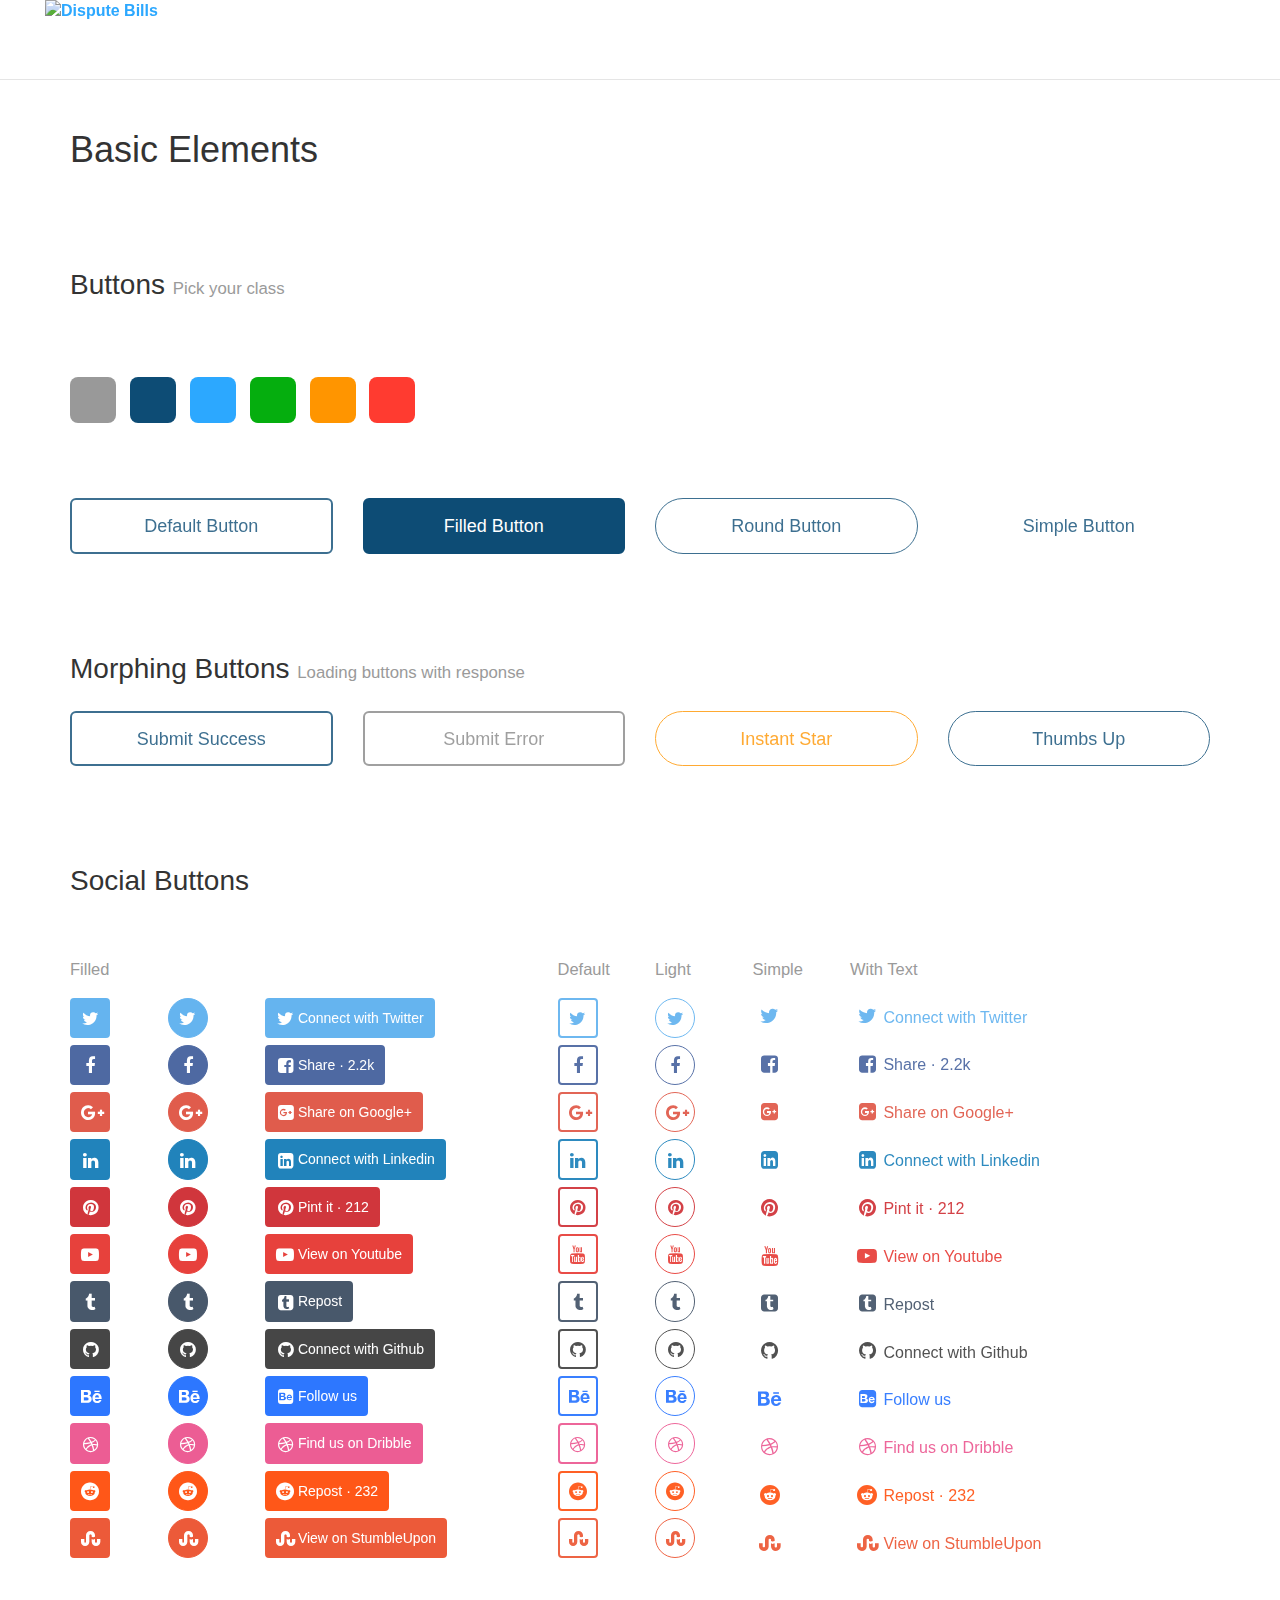
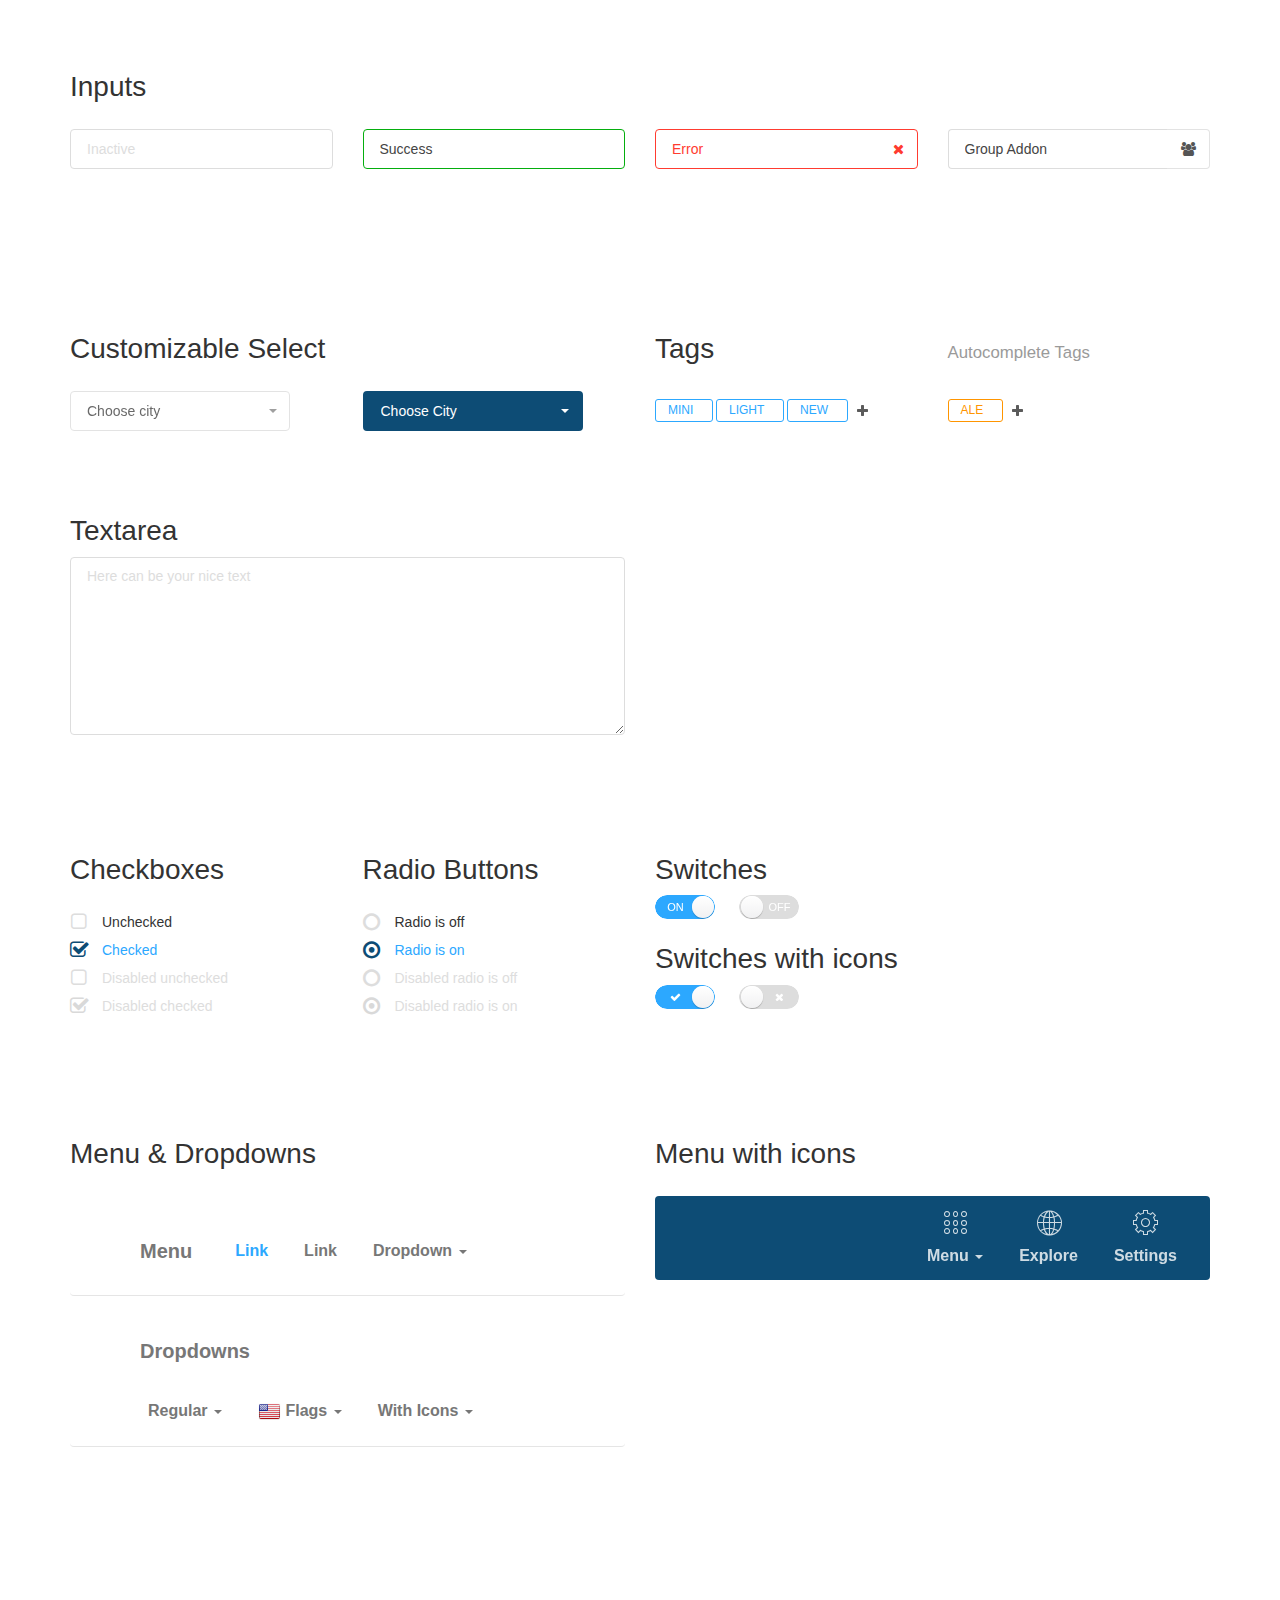
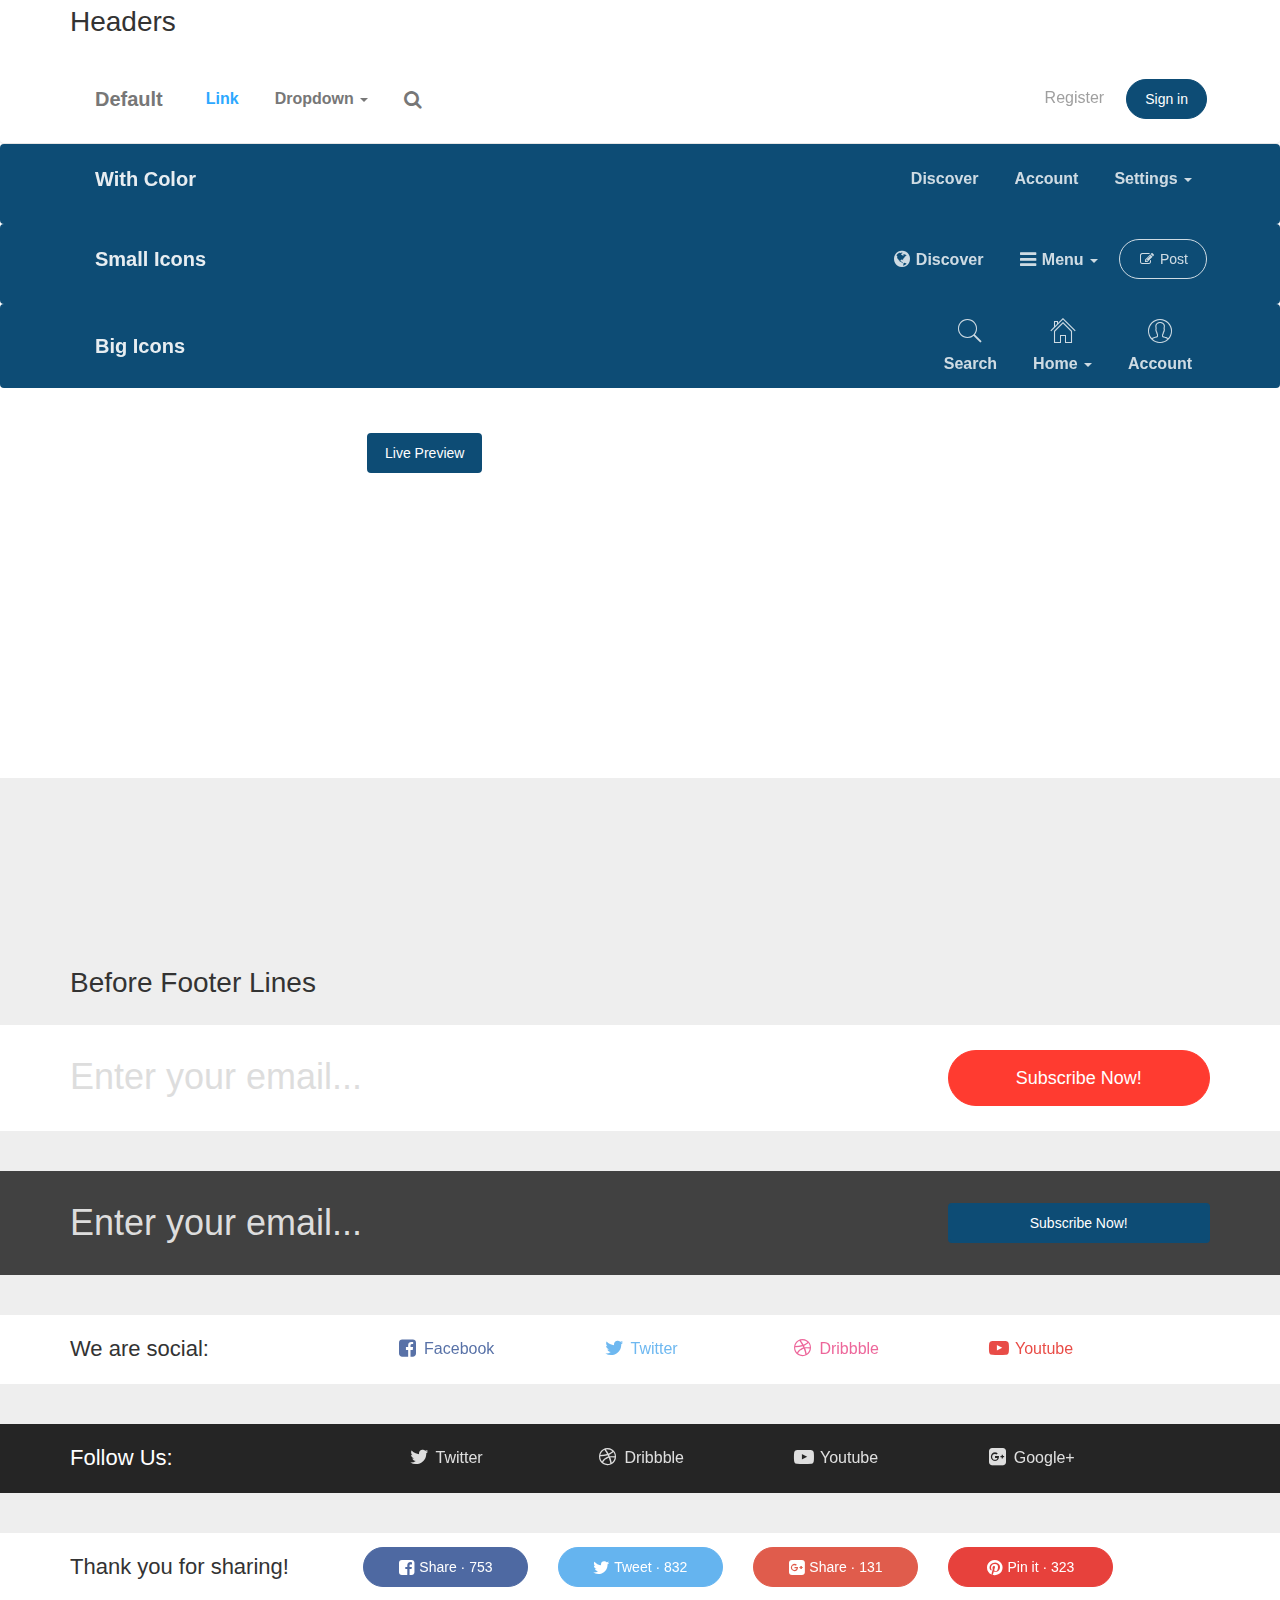
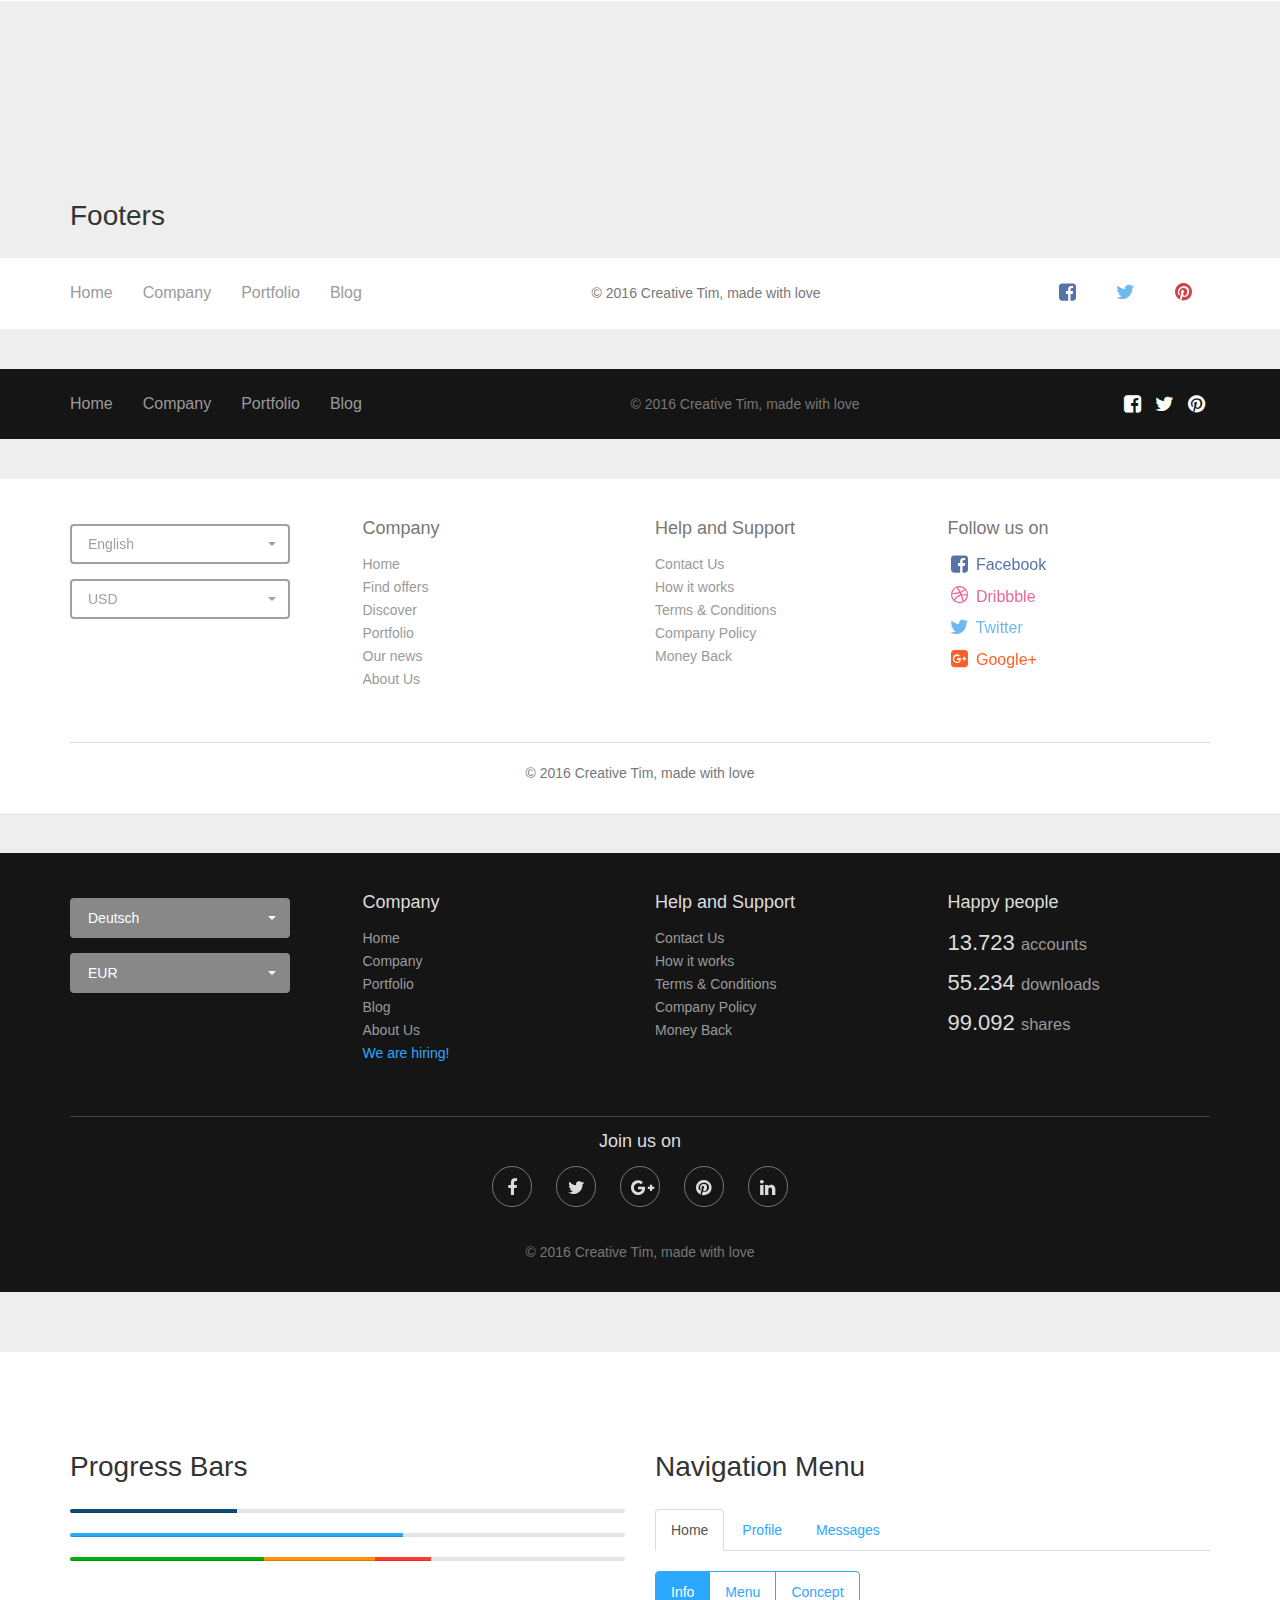
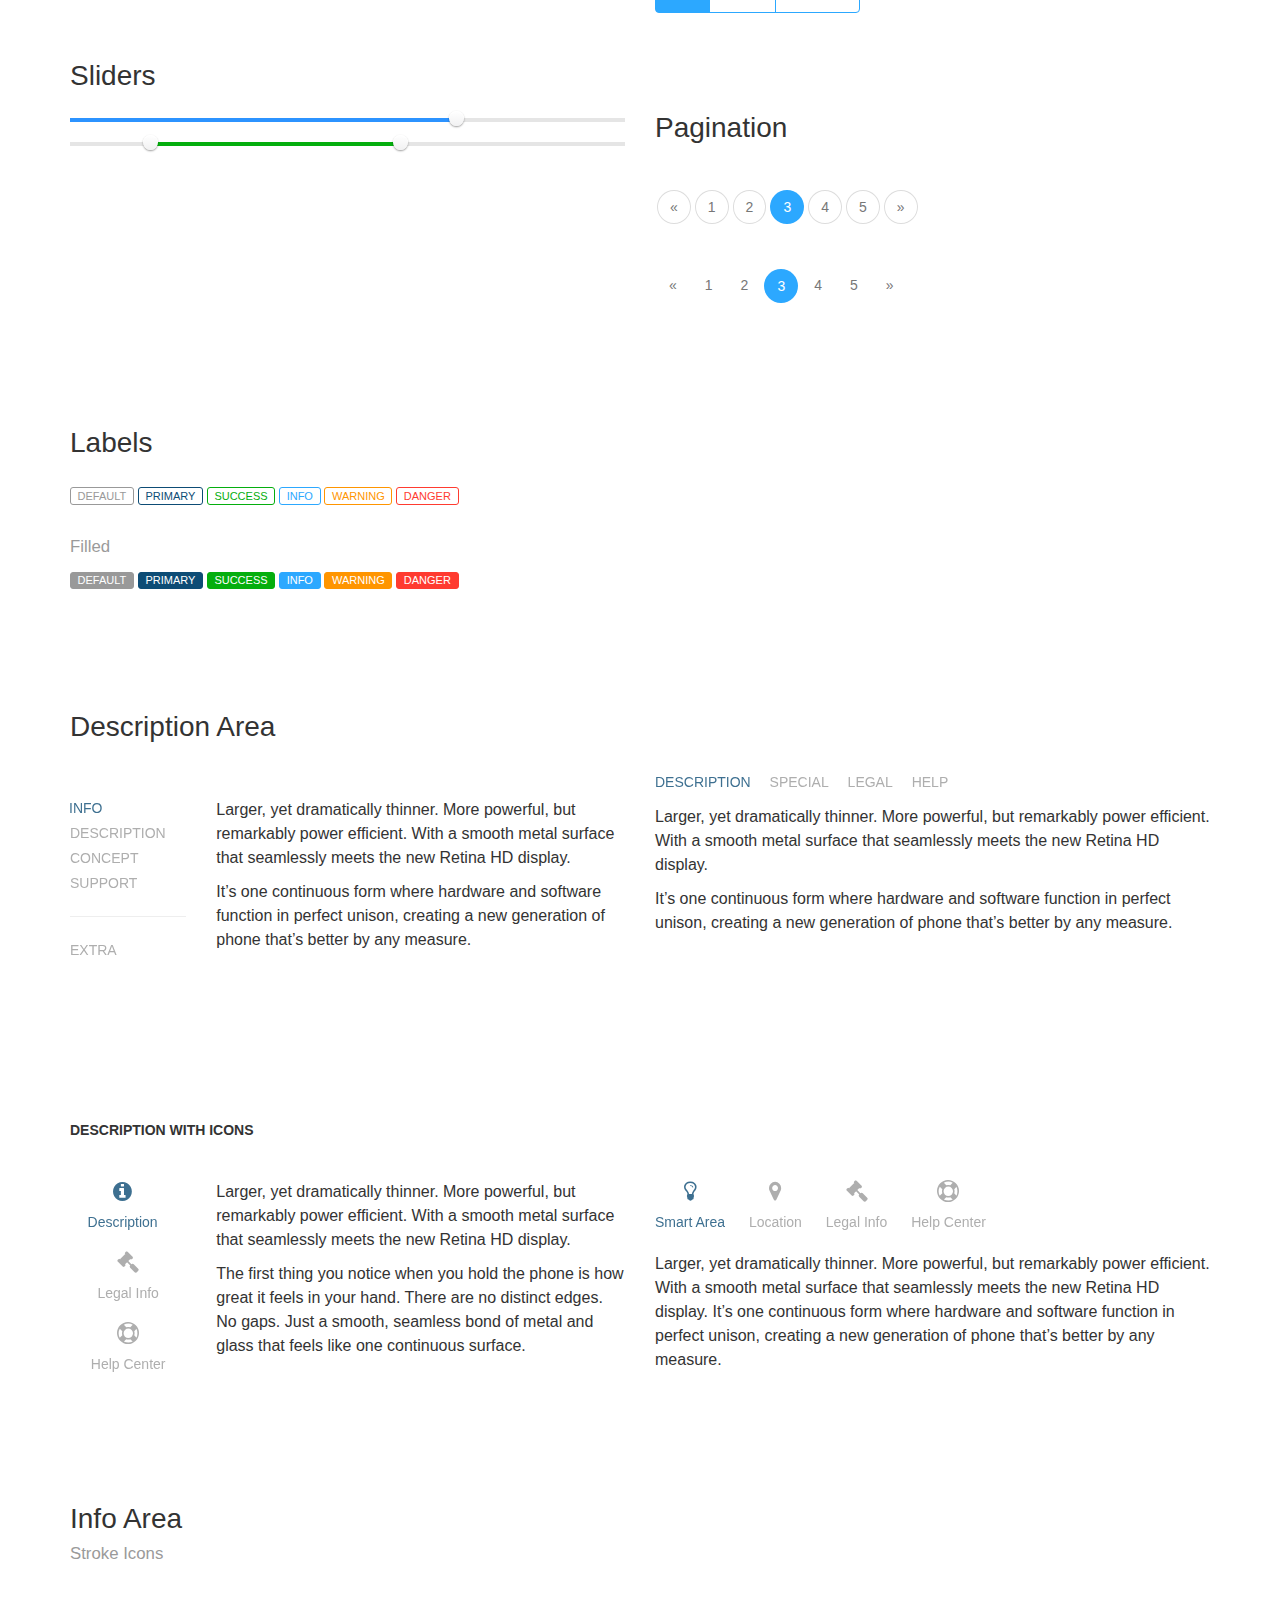
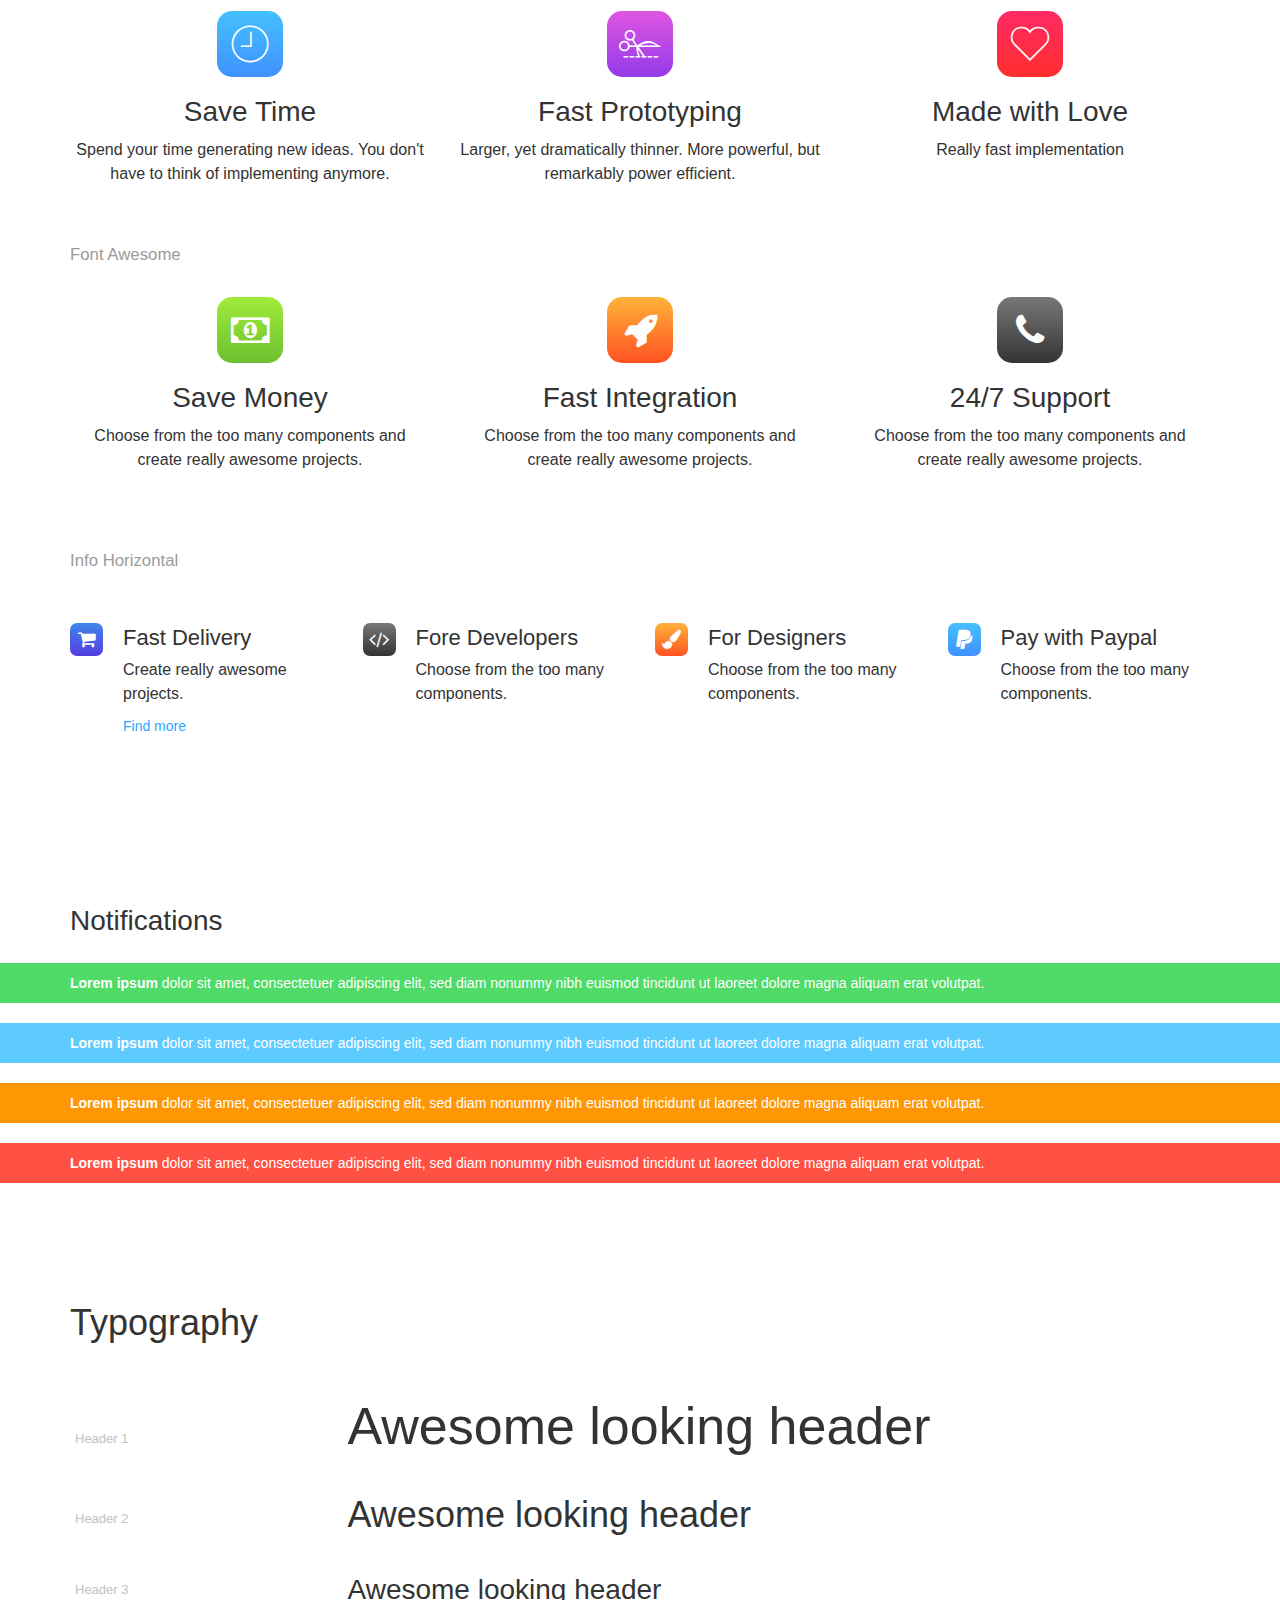
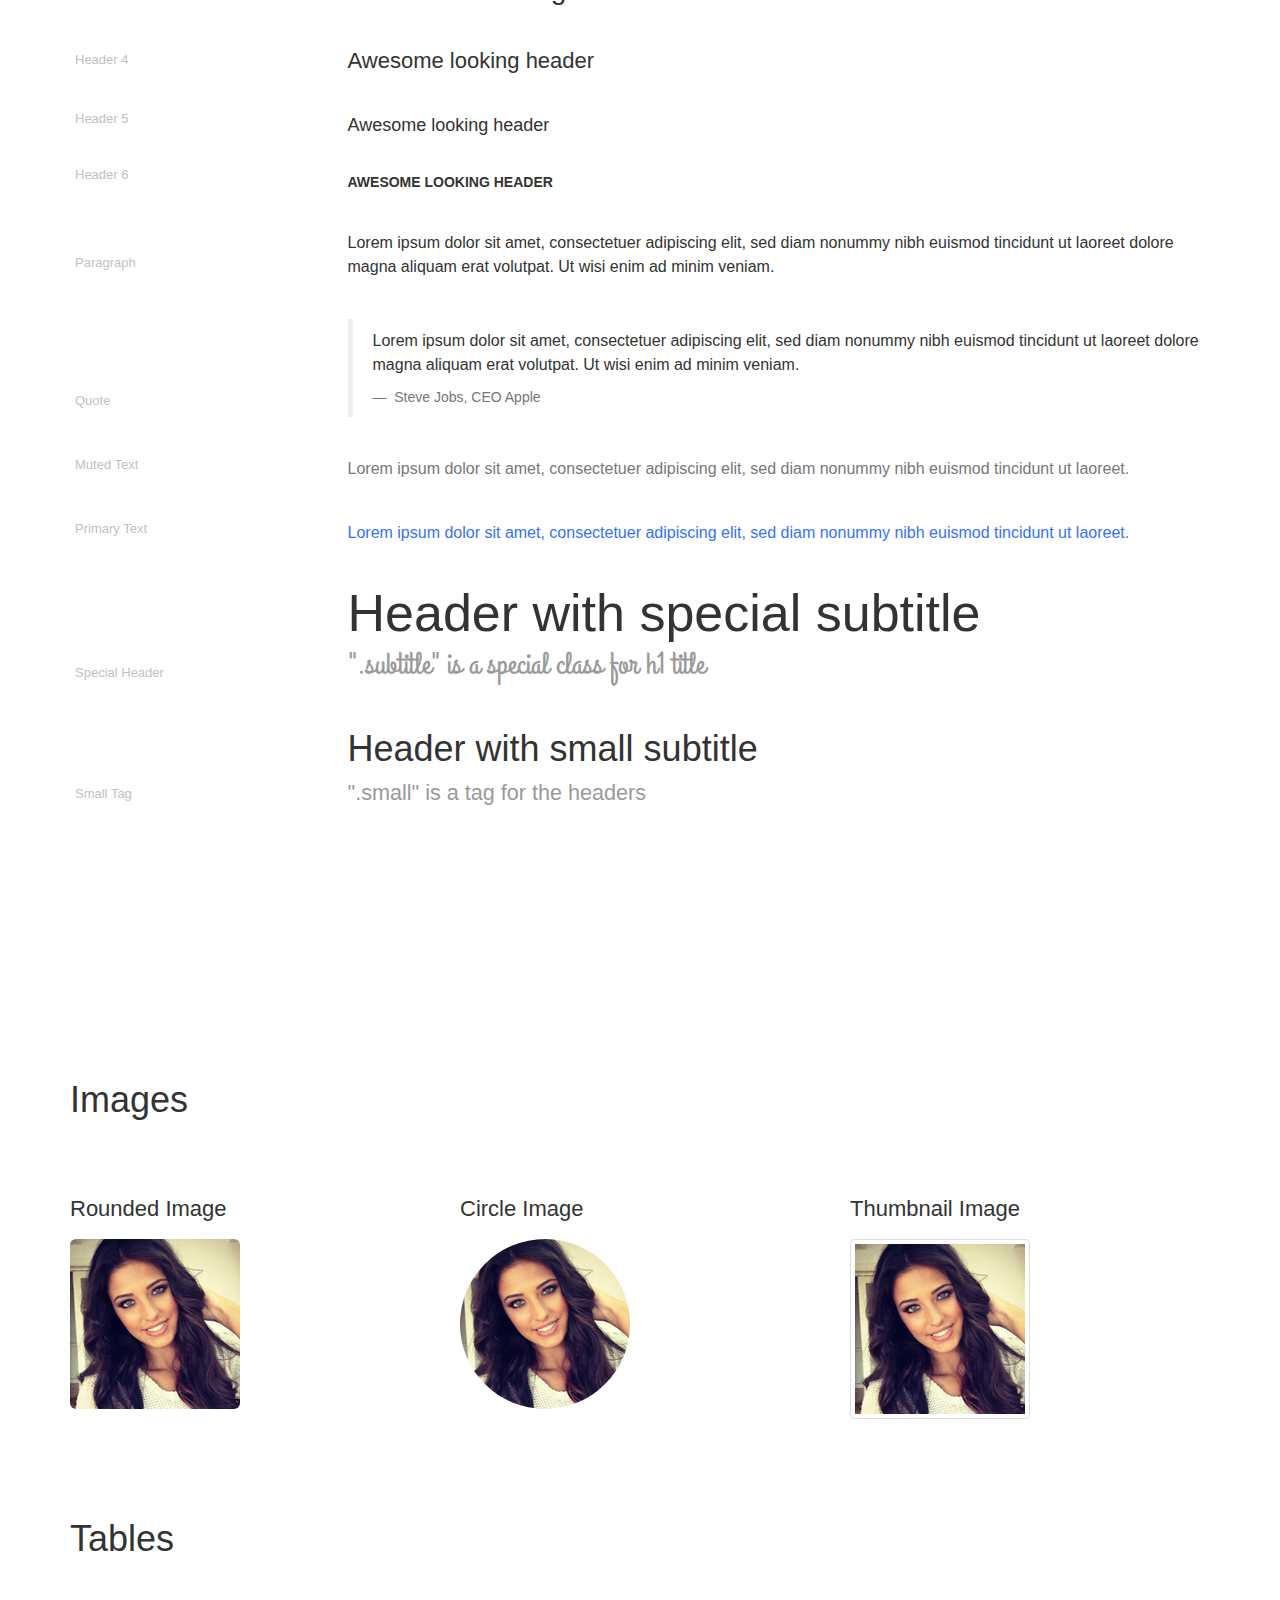
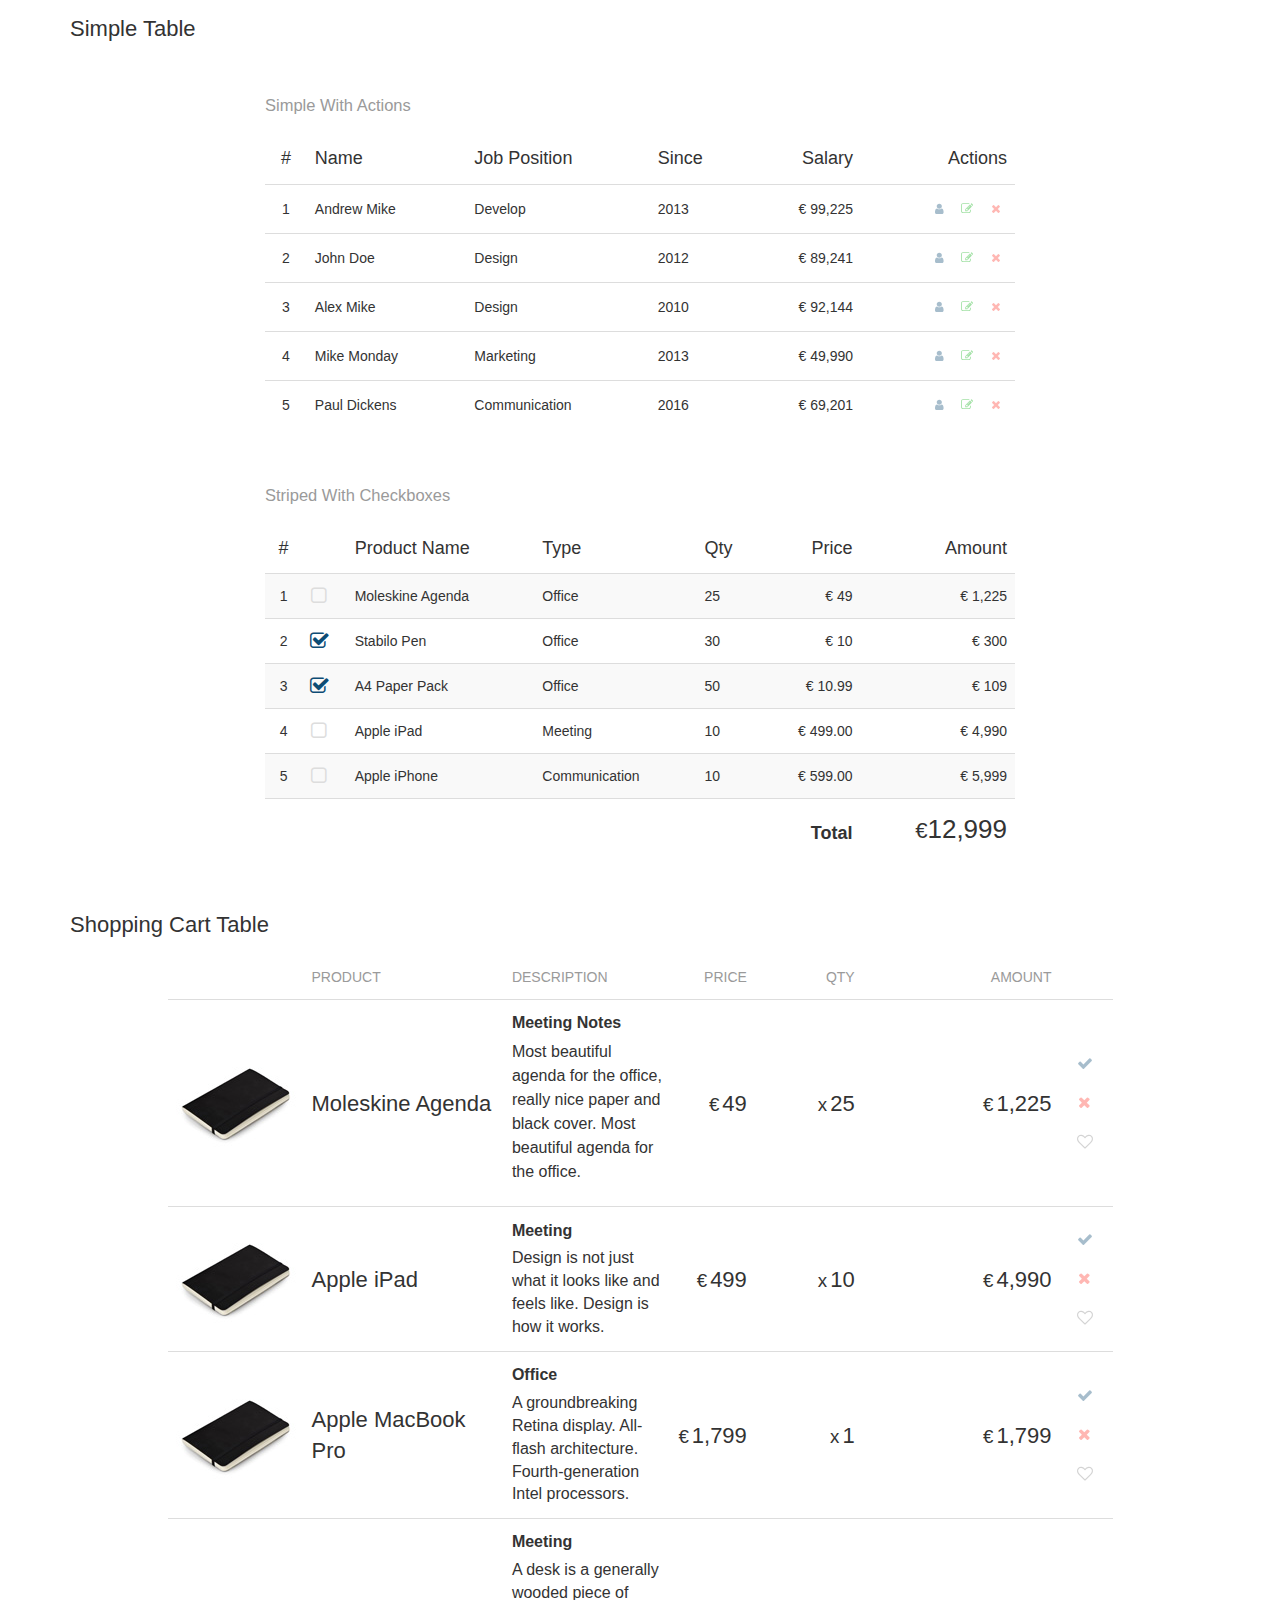
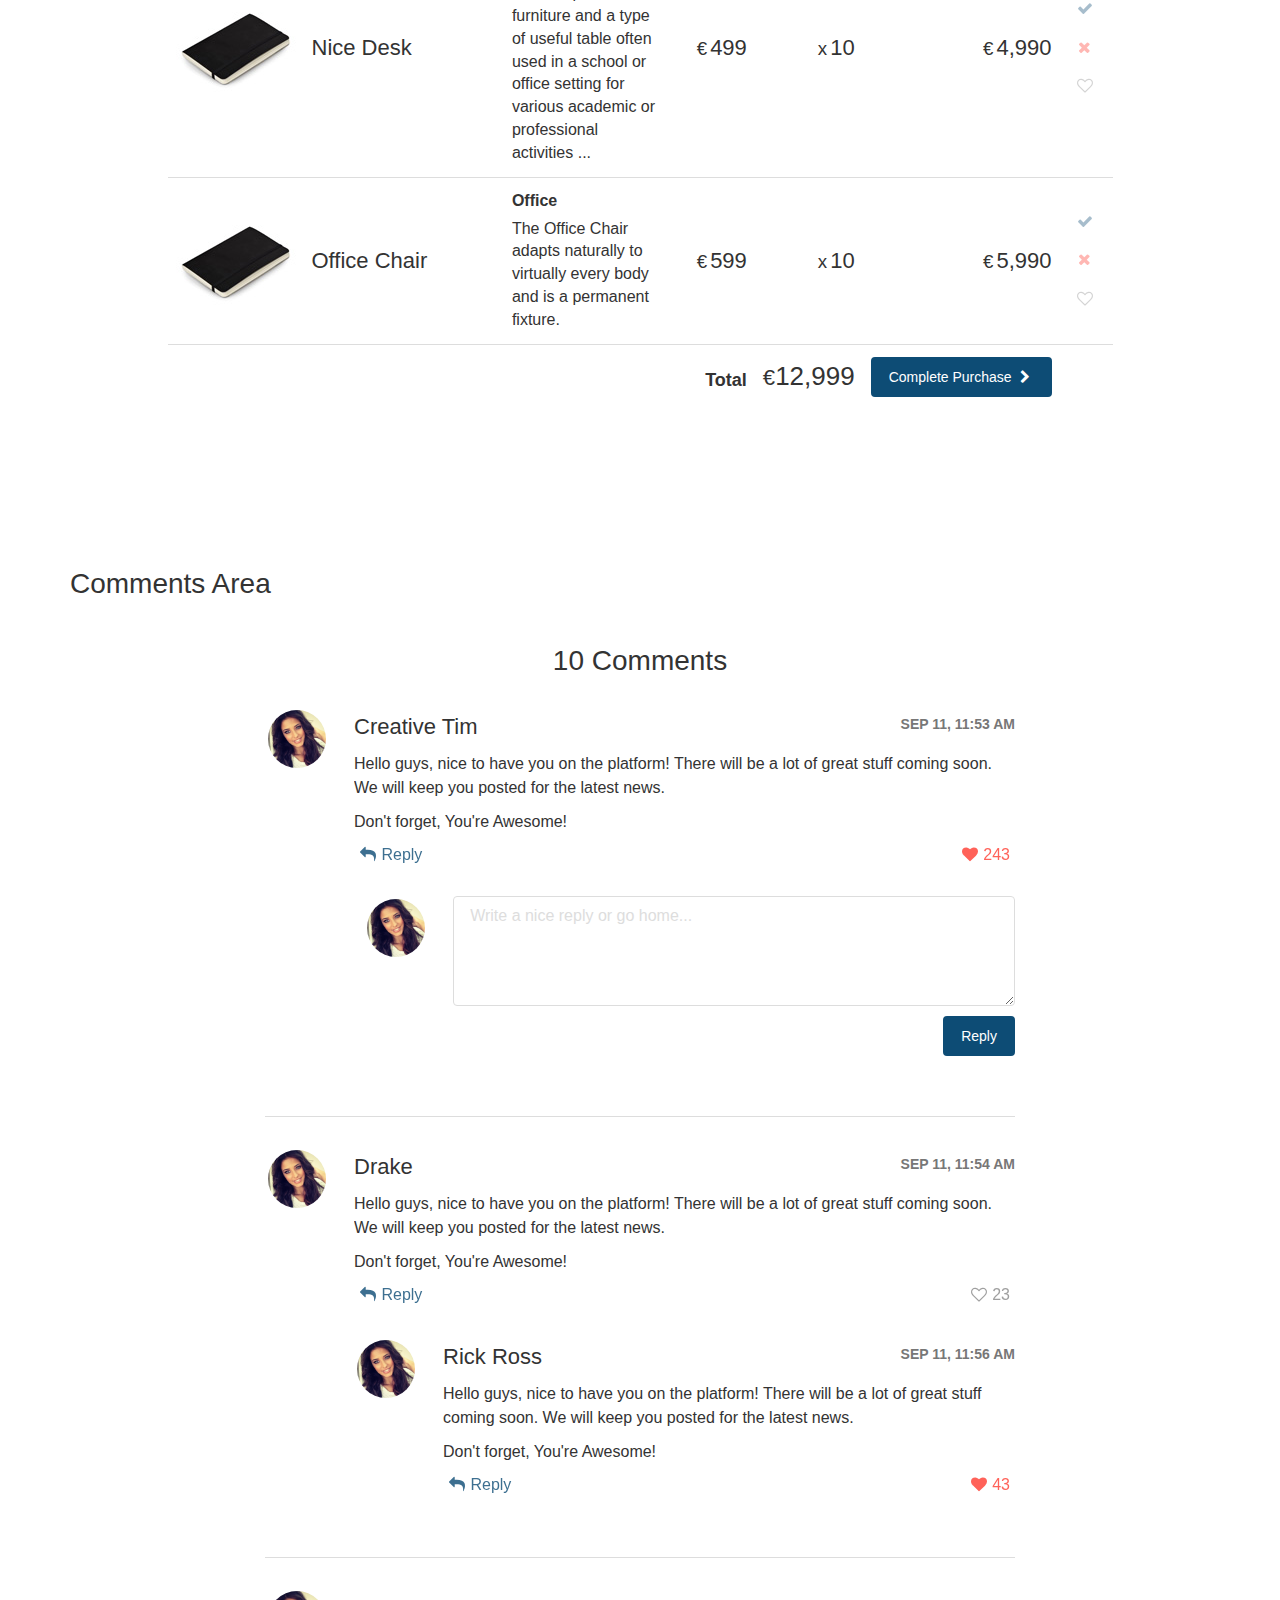
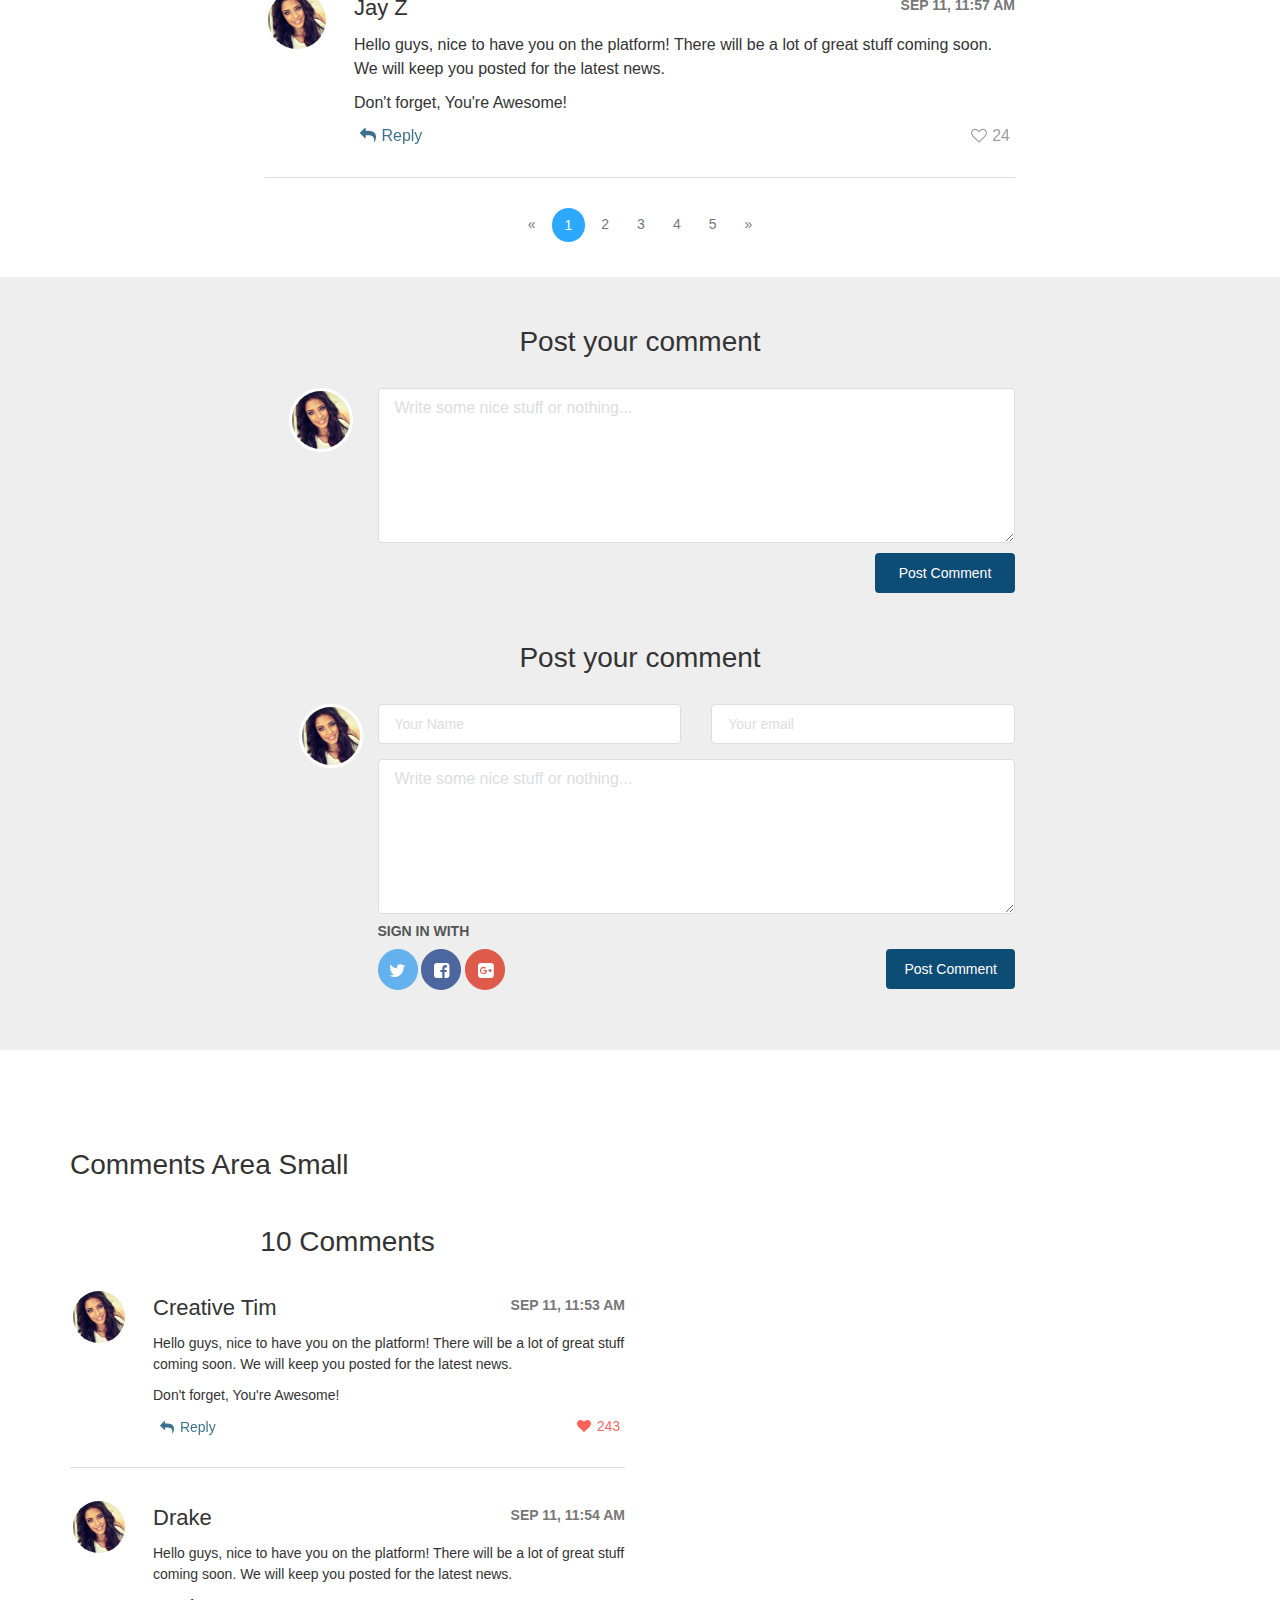
==== commit 122ab06b: "upload" ====
--- a/brandassets.html
+++ b/brandassets.html
@@ -23,42 +23,44 @@
 </head>
 
 <body>
+	<!-- Navbar will come here -->
 	<div id="navbar">
-			<nav class="navbar navbar-default" role="navigation">
-				<div class="container-fluid">
-					<div class="navbar-header">
-						<button type="button" class="navbar-toggle" data-toggle="collapse" data-target="#bs-example-navbar-collapse-1">
-							<span class="sr-only">Toggle navigation</span>
-							<span class="icon-bar"></span>
-							<span class="icon-bar"></span>
-							<span class="icon-bar"></span>
-						</button>
-						<img alt="Brand" src="assets/img/tuva_assets/03_owl/blue/svg/tuva_owl_blue.svg">
-
-					</div>
-
-					<div class="collapse navbar-collapse" id="bs-example-navbar-collapse-1">
-						<ul class="nav navbar-nav">
+		<div id="navbar">
+				<nav class="navbar navbar-default navbar-fixed-top" role="navigation">
+					<div class="container-fluid">
+						<div class="navbar-header">
+					<!--		<button type="button" class="navbar-toggle collapsed" data-toggle="collapse" data-target="#bs-example-navbar-clapse-1">
+								<span class="sr-only">Toggle navigation</span>
+								<span class="icon-bar"></span>
+								<span class="icon-bar"></span>
+								<span class="icon-bar"></span>
+							</button>
+						-->
+							 <a class="navbar-brand>img" href="index.html"><img src="assets/img/tuva_assets/03_owl/blue/svg/tuva_owl_blue.svg" alt="Dispute Bills"></a>
+						</div>
+
+				<!--			<div class="collapse navbar-collapse" id="bs-example-navbar-collapse-1">
+							<ul class="nav navbar-nav">
 							<li class="active"><a href="#">Brand</a></li>
-							<li><a href="#">Components</a></li>
-							<li><a href="#">Basic Elements</a></li>
-							<li class="dropdown">
-								<a href="#" class="dropdown-toggle" data-toggle="dropdown">Dropdown <b class="caret"></b></a>
-								<ul class="dropdown-menu">
-									<li><a href="#">Action</a></li>
-									<li><a href="#">Another action</a></li>
-									<li><a href="#">Something else here</a></li>
-									<li class="divider"></li>
-									<li><a href="#">Separated link</a></li>
-									<li class="divider"></li>
-									<li><a href="#">One more separated link</a></li>
-								</ul>
-							</li>
-						</ul>
-					</div><!-- /.navbar-collapse -->
-				</div><!-- /.container-fluid -->
-			</nav>
-	</div><!--  end navbar -->
+								<li><a href="#">Components</a></li>
+								<li><a href="#">Basic Elements</a></li>
+								<li class="dropdown">
+									<a href="#" class="dropdown-toggle" data-toggle="dropdown">Dropdown <b class="caret"></b></a>
+									<ul class="dropdown-menu">
+										<li><a href="#">Action</a></li>
+										<li><a href="#">Another action</a></li>
+										<li><a href="#">Something else here</a></li>
+										<li class="divider"></li>
+										<li><a href="#">Separated link</a></li>
+										<li class="divider"></li>
+										<li><a href="#">One more separated link</a></li>
+									</ul>
+							-->
+								</li>
+							</ul>
+						</div><!-- /.navbar-collapse -->
+					</div><!-- /.container-fluid -->
+				</nav>
 
 <div class="wrapper">
 
